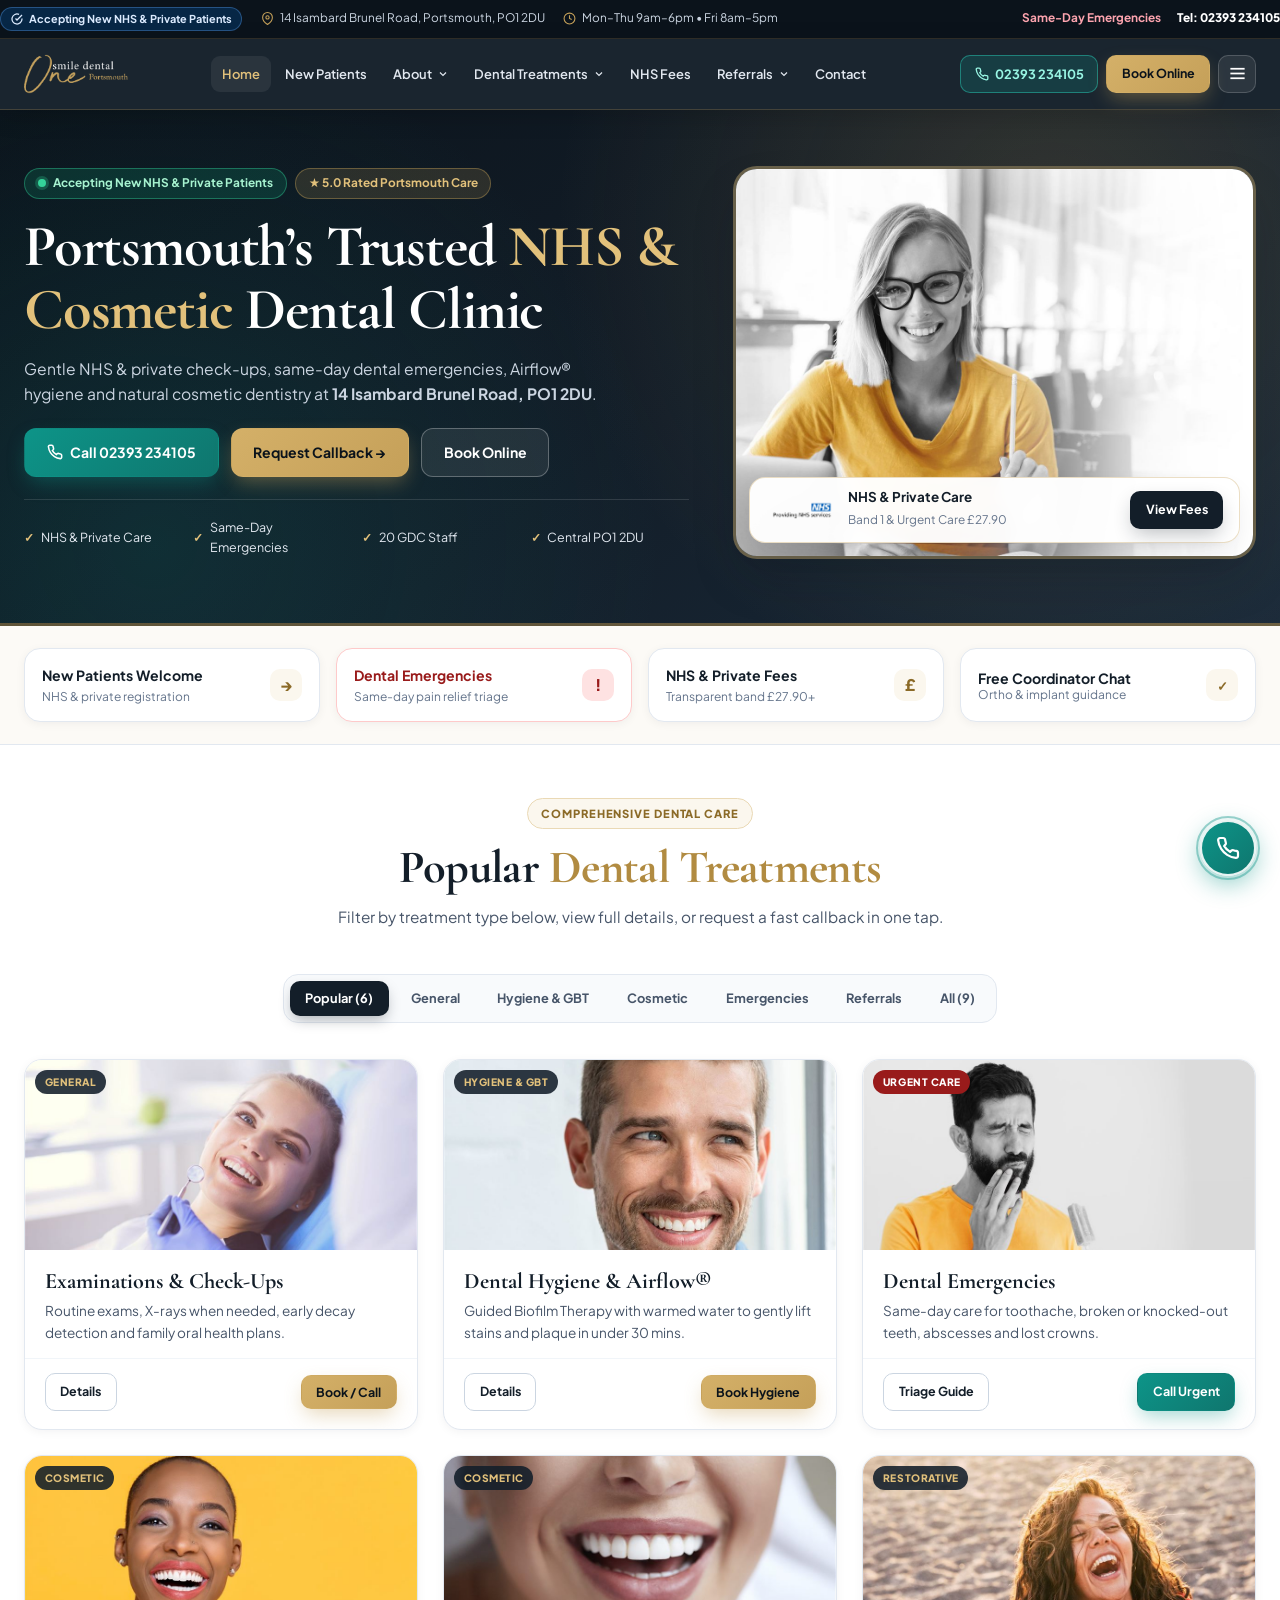
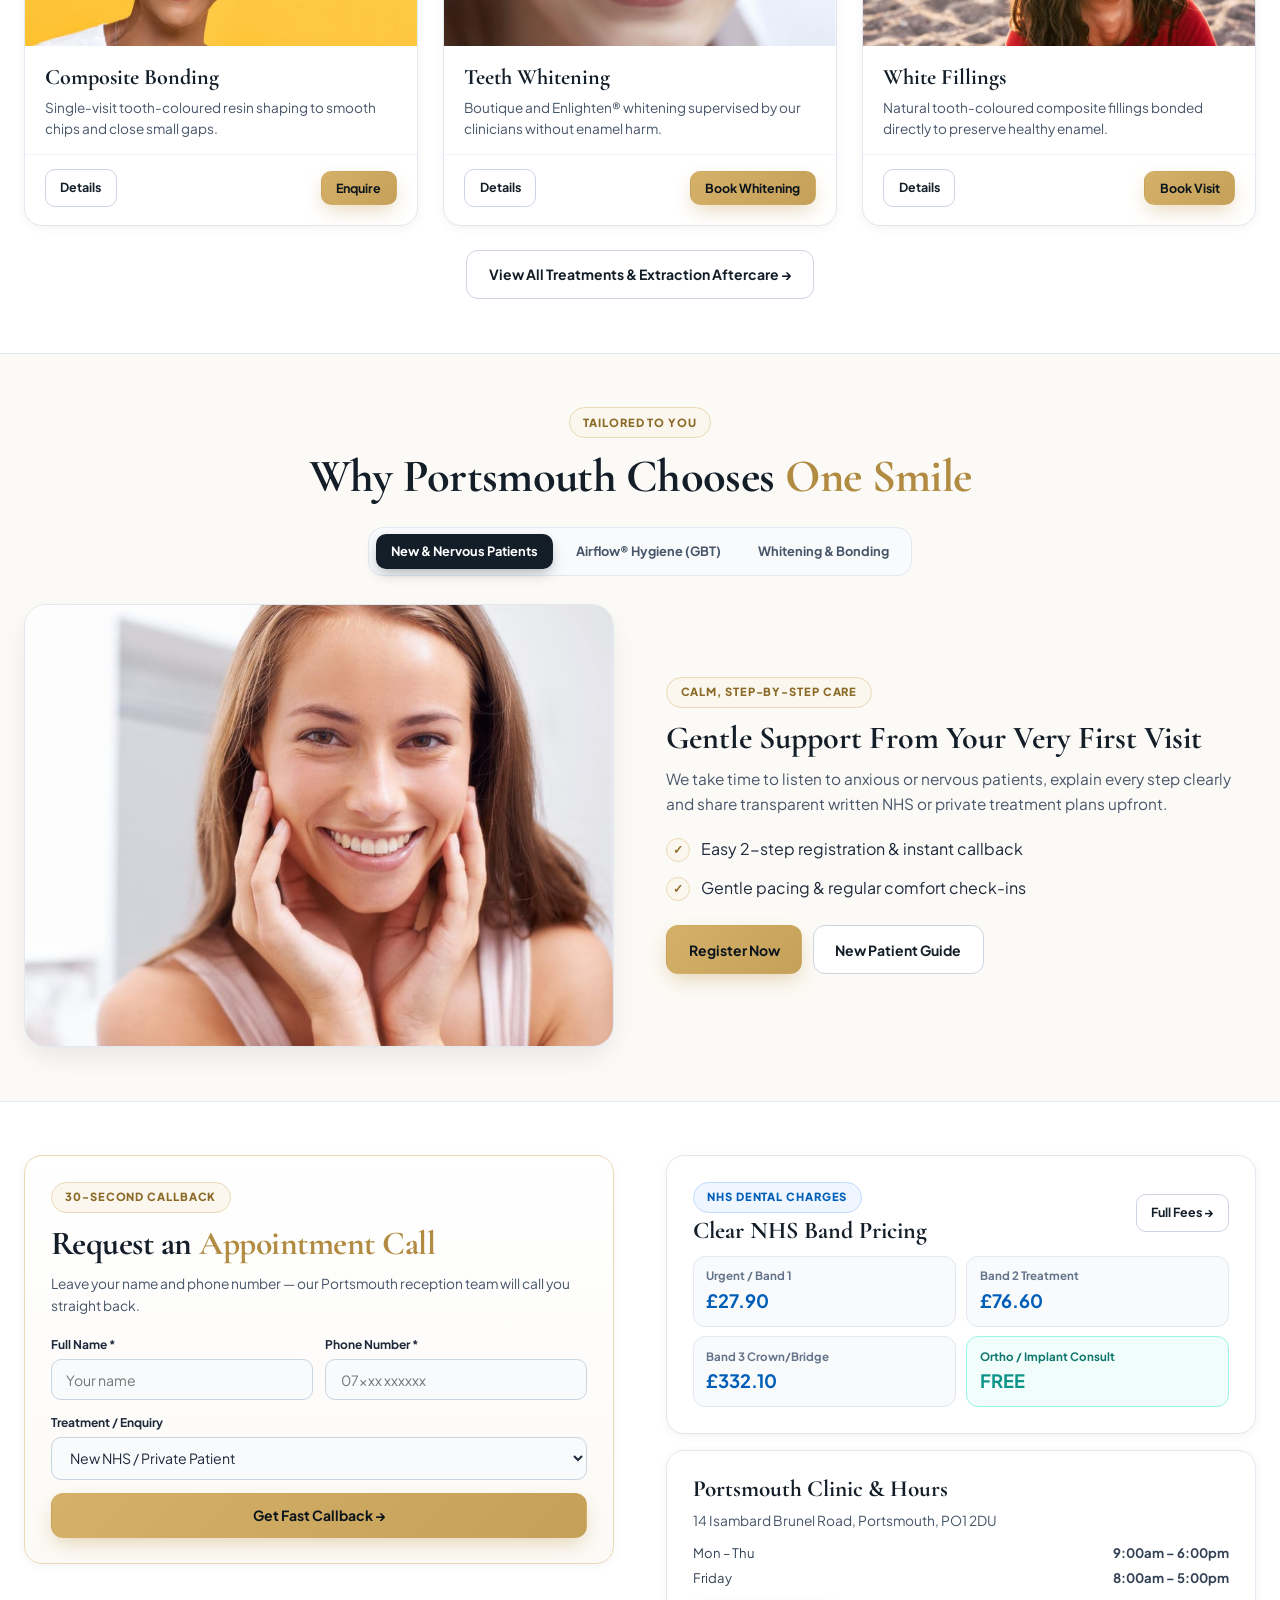
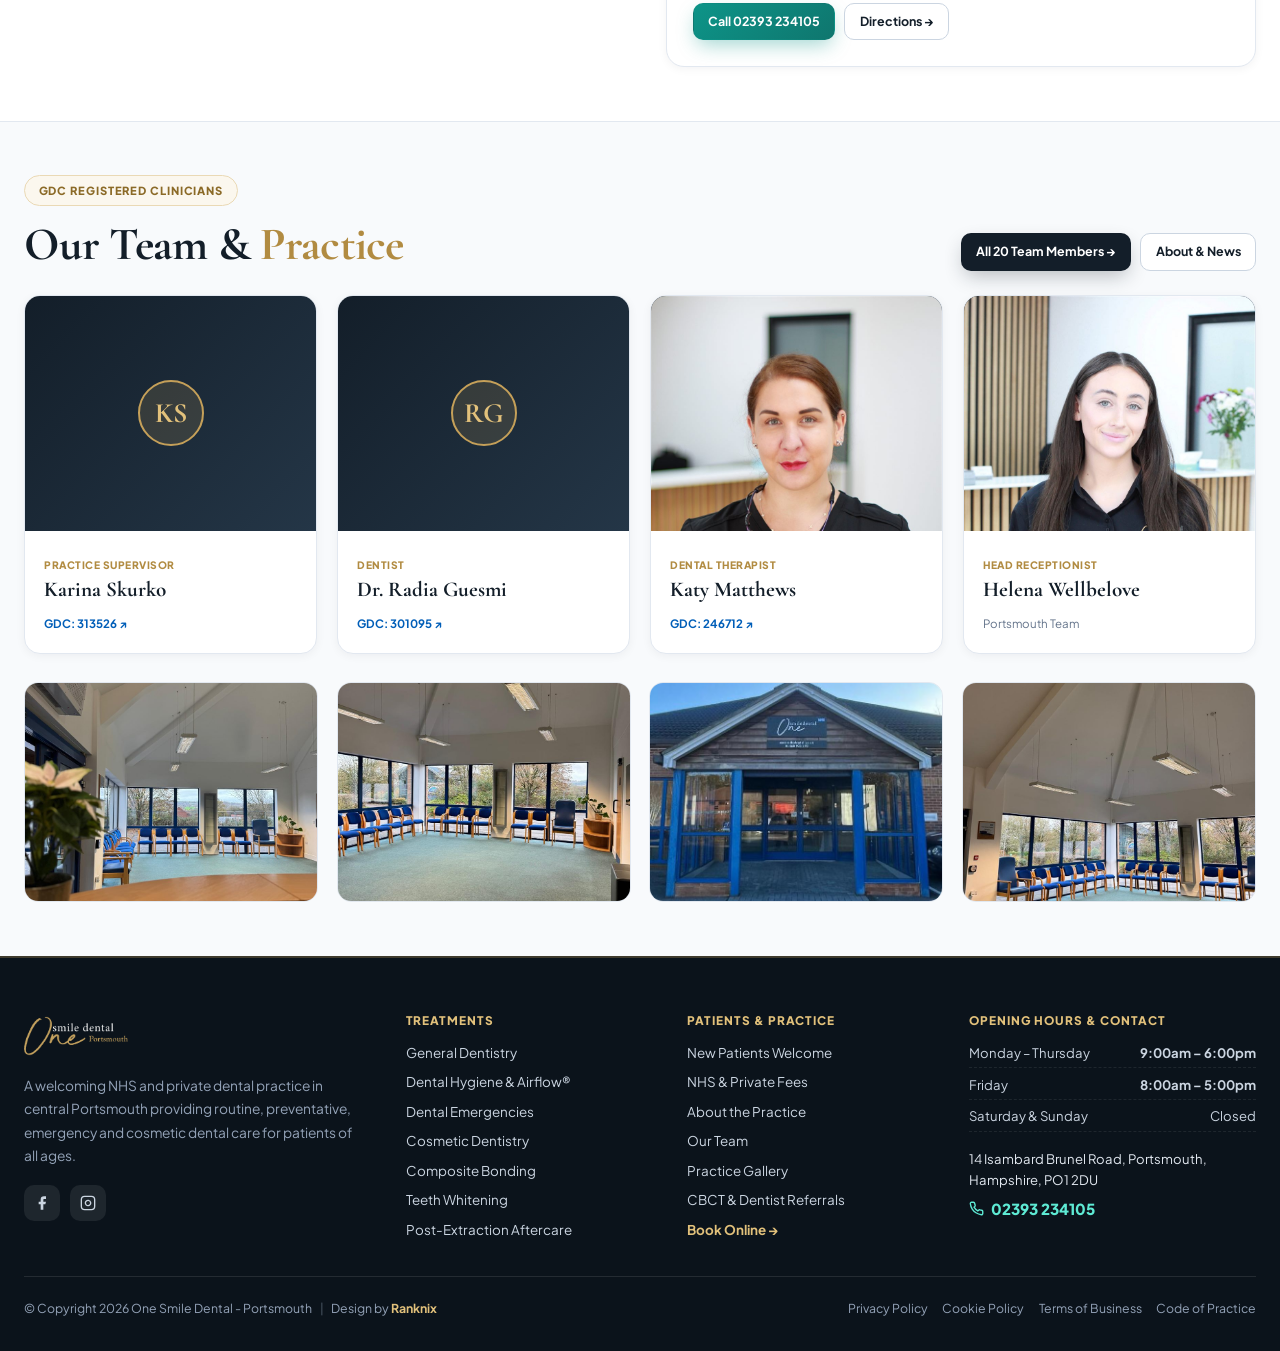
==== index.html @ 6c322352 "Initial commit: One Smile Dental Portsmouth website" ====
<!DOCTYPE html>
<html lang="en">
<head>
  <meta charset="UTF-8">
  <meta name="viewport" content="width=device-width, initial-scale=1.0">
  <title>Home | One Smile Dental - Portsmouth</title>
  <meta name="description" content="One Smile Dental - Portsmouth. Accepting new NHS &amp; private patients, same-day dental emergencies, Airflow hygiene and cosmetic dentistry. Call 02393 234105.">
  <link rel="icon" type="image/png" href="assets/images/favicon.png">
  <link rel="preconnect" href="https://fonts.googleapis.com">
  <link rel="preconnect" href="https://fonts.gstatic.com" crossorigin>
  <link href="https://fonts.googleapis.com/css2?family=Cormorant+Garamond:wght@600;700&family=Plus+Jakarta+Sans:wght@400;500;600;700;800&display=swap" rel="stylesheet">
  <link rel="stylesheet" href="assets/css/styles.css">
</head>
<body>

  <!-- TOP UTILITY BAR (Desktop) -->
  <div class="top-utility-bar">
    <div class="container top-utility-inner">
      <div class="top-utility-left">
        <span class="nhs-pill">
          <svg width="12" height="12" viewBox="0 0 24 24" fill="none" stroke="currentColor" stroke-width="2.5"><path d="M22 11.08V12a10 10 0 1 1-5.93-9.14"/><polyline points="22 4 12 14.01 9 11.01"/></svg>
          Accepting New NHS &amp; Private Patients
        </span>
        <span class="top-utility-item">
          <svg width="13" height="13" viewBox="0 0 24 24" fill="none" stroke="#c5a059" stroke-width="2"><path d="M21 10c0 7-9 13-9 13s-9-6-9-13a9 9 0 0 1 18 0z"/><circle cx="12" cy="10" r="3"/></svg>
          14 Isambard Brunel Road, Portsmouth, PO1 2DU
        </span>
        <span class="top-utility-item">
          <svg width="13" height="13" viewBox="0 0 24 24" fill="none" stroke="#c5a059" stroke-width="2"><circle cx="12" cy="12" r="10"/><polyline points="12 6 12 12 16 14"/></svg>
          Mon&ndash;Thu 9am&ndash;6pm &bull; Fri 8am&ndash;5pm
        </span>
      </div>
      <div class="top-utility-right">
        <a href="dental-emergencies.html" style="color:#fda4af;font-weight:700;">Same-Day Emergencies</a>
        <a href="tel:02393234105" style="color:#ffffff;font-weight:800;">Tel: 02393 234105</a>
      </div>
    </div>
  </div>

  <!-- MAIN STICKY HEADER -->
  <header class="site-header">
    <div class="container header-inner">
      <a href="index.html" class="brand-logo" aria-label="One Smile Dental Portsmouth Home">
        <img src="assets/images/logo-white.png" alt="One Smile Dental Portsmouth Logo">
      </a>

      <!-- Laptop/Desktop Top Navigation -->
      <nav class="desktop-nav" aria-label="Primary navigation">
        <a href="index.html" class="nav-link" data-page="index.html">Home</a>
        <a href="new-patients.html" class="nav-link" data-page="new-patients.html">New Patients</a>

        <div class="nav-item">
          <a href="about.html" class="nav-link" data-page="about.html,meet-the-team.html">
            <span>About</span>
            <svg width="12" height="12" viewBox="0 0 24 24" fill="none" stroke="currentColor" stroke-width="2.4"><polyline points="6 9 12 15 18 9"/></svg>
          </a>
          <div class="nav-dropdown">
            <a href="about.html" class="nav-dd-link">About the Practice</a>
            <a href="meet-the-team.html" class="nav-dd-link">Our Team <span class="nav-dd-badge">20 Staff</span></a>
            <a href="about.html#offers" class="nav-dd-link">Practice Offers</a>
            <a href="about.html#gallery" class="nav-dd-link">Practice Gallery</a>
          </div>
        </div>

        <div class="nav-item">
          <a href="treatments.html" class="nav-link" data-page="treatments.html,dental-emergencies.html">
            <span>Dental Treatments</span>
            <svg width="12" height="12" viewBox="0 0 24 24" fill="none" stroke="currentColor" stroke-width="2.4"><polyline points="6 9 12 15 18 9"/></svg>
          </a>
          <div class="nav-dropdown mega">
            <div class="nav-dd-heading">All Dental Services &amp; Aftercare</div>
            <a href="treatments.html#general" class="nav-dd-link">General Dentistry</a>
            <a href="treatments.html#cosmetic" class="nav-dd-link">Cosmetic Dentistry</a>
            <a href="treatments.html#hygiene" class="nav-dd-link">Dental Hygiene &amp; Airflow&reg;</a>
            <a href="treatments.html#bonding" class="nav-dd-link">Composite Bonding</a>
            <a href="dental-emergencies.html" class="nav-dd-link">Dental Emergencies <span class="nav-dd-badge" style="background:#fee2e2;color:#b91c1c;">Urgent</span></a>
            <a href="treatments.html#whitening" class="nav-dd-link">Teeth Whitening</a>
            <a href="treatments.html#fillings" class="nav-dd-link">White Fillings</a>
            <a href="treatments.html#crowns" class="nav-dd-link">Crowns &amp; Bridges</a>
            <a href="treatments.html#rct" class="nav-dd-link">Root Canal Treatment</a>
            <a href="treatments.html#aftercare" class="nav-dd-link">Post-Extraction Aftercare</a>
          </div>
        </div>

        <a href="nhs-fees.html" class="nav-link" data-page="nhs-fees.html">NHS Fees</a>

        <div class="nav-item">
          <a href="referrals.html" class="nav-link" data-page="referrals.html">
            <span>Referrals</span>
            <svg width="12" height="12" viewBox="0 0 24 24" fill="none" stroke="currentColor" stroke-width="2.4"><polyline points="6 9 12 15 18 9"/></svg>
          </a>
          <div class="nav-dropdown">
            <a href="referrals.html#cbct" class="nav-dd-link">CBCT &amp; OPG Referrals</a>
            <a href="referrals.html#journey" class="nav-dd-link">6-Step Referral Journey</a>
            <a href="referrals.html#charter" class="nav-dd-link">Referrals Charter</a>
          </div>
        </div>

        <a href="contact.html" class="nav-link" data-page="contact.html">Contact</a>
      </nav>

      <!-- Header Actions (1-Tap Call + Book Online) -->
      <div class="header-actions">
        <a href="tel:02393234105" class="header-phone-btn">
          <svg width="14" height="14" viewBox="0 0 24 24" fill="none" stroke="currentColor" stroke-width="2.2"><path d="M22 16.92v3a2 2 0 0 1-2.18 2 19.79 19.79 0 0 1-8.63-3.07 19.5 19.5 0 0 1-6-6 19.79 19.79 0 0 1-3.07-8.67A2 2 0 0 1 4.11 2h3a2 2 0 0 1 2 1.72c.127.96.361 1.903.7 2.81a2 2 0 0 1-.45 2.11L8.09 9.91a16 16 0 0 0 6 6l1.27-1.27a2 2 0 0 1 2.11-.45c.907.339 1.85.573 2.81.7A2 2 0 0 1 22 16.92z"/></svg>
          <span class="phone-label-long">02393 234105</span>
          <span class="phone-label-short">Call</span>
        </a>
        <a href="https://one-smile-dental.portal.dental/practices/portsmouth" target="_blank" rel="noopener noreferrer" class="btn btn-gold btn-sm">
          Book Online
        </a>
        <button id="mobile-menu-toggle" class="mobile-menu-toggle" aria-label="Toggle Menu" aria-expanded="false">
          <svg width="19" height="19" viewBox="0 0 24 24" fill="none" stroke="currentColor" stroke-width="2.2"><line x1="3" y1="6" x2="21" y2="6"/><line x1="3" y1="12" x2="21" y2="12"/><line x1="3" y1="18" x2="21" y2="18"/></svg>
        </button>
      </div>
    </div>

    <!-- Mobile Top Hamburger Drawer -->
    <div id="mobile-drawer" class="mobile-drawer">
      <div class="mobile-drawer-links">
        <a href="index.html" class="mobile-drawer-link">Home <span>&rarr;</span></a>
        <a href="new-patients.html" class="mobile-drawer-link">New Patients <span>&rarr;</span></a>
        <a href="treatments.html" class="mobile-drawer-link">Dental Treatments <span>&rarr;</span></a>
        <a href="dental-emergencies.html" class="mobile-drawer-link" style="color:#fecaca;">Dental Emergencies <span>Urgent</span></a>
        <a href="nhs-fees.html" class="mobile-drawer-link">NHS &amp; Private Fees <span>&rarr;</span></a>
        <a href="about.html" class="mobile-drawer-link">About &amp; Practice Gallery <span>&rarr;</span></a>
        <a href="meet-the-team.html" class="mobile-drawer-link">Our Team (20) <span>&rarr;</span></a>
        <a href="referrals.html" class="mobile-drawer-link">CBCT &amp; Dentist Referrals <span>&rarr;</span></a>
        <a href="contact.html" class="mobile-drawer-link">Contact &amp; Location <span>&rarr;</span></a>
        <div style="display:grid;grid-template-columns:1fr 1fr;gap:0.5rem;margin-top:0.5rem;">
          <a href="tel:02393234105" class="btn btn-teal btn-sm">Call 02393 234105</a>
          <button type="button" class="btn btn-gold btn-sm" data-open-lead-modal>Request Callback</button>
        </div>
      </div>
    </div>
  </header>
  <main>
    <!-- 1. CLEAN LUXURY HERO (Full Unobstructed Photo + Instant Call & Callback CTAs) -->
    <section class="hero-dark">
      <div class="container hero-grid">
        <div>
          <div class="hero-badge-row">
            <span class="status-pill-dark">
              <span class="status-dot"></span>
              Accepting New NHS &amp; Private Patients
            </span>
            <span class="rating-pill-dark">&#9733; 5.0 Rated Portsmouth Care</span>
          </div>

          <h1 class="hero-dark-title">
            Portsmouth&rsquo;s Trusted <span class="gold">NHS &amp; Cosmetic</span> Dental Clinic
          </h1>

          <p class="hero-dark-copy">
            Gentle NHS &amp; private check-ups, same-day dental emergencies, Airflow&reg; hygiene and natural cosmetic dentistry at <strong>14 Isambard Brunel Road, PO1 2DU</strong>.
          </p>

          <div class="hero-cta-row">
            <a href="tel:02393234105" class="btn btn-teal">
              <svg width="16" height="16" viewBox="0 0 24 24" fill="none" stroke="currentColor" stroke-width="2.3"><path d="M22 16.92v3a2 2 0 0 1-2.18 2 19.79 19.79 0 0 1-8.63-3.07 19.5 19.5 0 0 1-6-6 19.79 19.79 0 0 1-3.07-8.67A2 2 0 0 1 4.11 2h3a2 2 0 0 1 2 1.72c.127.96.361 1.903.7 2.81a2 2 0 0 1-.45 2.11L8.09 9.91a16 16 0 0 0 6 6l1.27-1.27a2 2 0 0 1 2.11-.45c.907.339 1.85.573 2.81.7A2 2 0 0 1 22 16.92z"/></svg>
              Call 02393 234105
            </a>
            <button type="button" class="btn btn-gold" data-open-lead-modal data-lead-topic="New NHS / Private Patient">
              Request Callback &rarr;
            </button>
            <a href="https://one-smile-dental.portal.dental/practices/portsmouth" target="_blank" rel="noopener noreferrer" class="btn btn-outline-light">
              Book Online
            </a>
          </div>

          <div class="hero-trust-micro">
            <div class="hero-micro-item"><span class="hero-micro-check">&#10003;</span><span>NHS &amp; Private Care</span></div>
            <div class="hero-micro-item"><span class="hero-micro-check">&#10003;</span><span>Same-Day Emergencies</span></div>
            <div class="hero-micro-item"><span class="hero-micro-check">&#10003;</span><span>20 GDC Staff</span></div>
            <div class="hero-micro-item"><span class="hero-micro-check">&#10003;</span><span>Central PO1 2DU</span></div>
          </div>
        </div>

        <!-- RIGHT COLUMN: CLEAN FULL CLINIC PHOTO (Zero Form Covering Photo) -->
        <div class="hero-photo-wrap">
          <div class="hero-photo-clean">
            <img src="assets/images/hero-clinic.jpg" alt="Smiling patient at One Smile Dental Portsmouth" fetchpriority="high">
          </div>
          <div class="hero-nhs-floating">
            <div style="display:flex;align-items:center;gap:0.65rem;">
              <img src="assets/images/nhs-logo.png" alt="Providing NHS Dental Services">
              <div>
                <strong style="display:block;font-size:0.84rem;line-height:1.2;">NHS &amp; Private Care</strong>
                <span style="font-size:0.74rem;color:#64748b;">Band 1 &amp; Urgent Care &pound;27.90</span>
              </div>
            </div>
            <a href="nhs-fees.html" class="btn btn-navy btn-sm">View Fees</a>
          </div>
        </div>
      </div>
    </section>

    <!-- 2. QUICK PATIENT NEEDS STRIP -->
    <section class="quick-convert-strip">
      <div class="container quick-convert-grid">
        <a href="new-patients.html" class="quick-convert-tile">
          <div>
            <strong>New Patients Welcome</strong>
            <span>NHS &amp; private registration</span>
          </div>
          <span class="tile-arrow">&rarr;</span>
        </a>
        <a href="dental-emergencies.html" class="quick-convert-tile" style="border-color:#fecaca;">
          <div>
            <strong style="color:#991b1b;">Dental Emergencies</strong>
            <span>Same-day pain relief triage</span>
          </div>
          <span class="tile-arrow" style="background:#fee2e2;color:#991b1b;">!</span>
        </a>
        <a href="nhs-fees.html" class="quick-convert-tile">
          <div>
            <strong>NHS &amp; Private Fees</strong>
            <span>Transparent band &pound;27.90+</span>
          </div>
          <span class="tile-arrow">&pound;</span>
        </a>
        <button type="button" class="quick-convert-tile" data-open-lead-modal data-lead-topic="Orthodontic / Implant Consultation" style="text-align:left;width:100%;">
          <div>
            <strong>Free Coordinator Chat</strong>
            <span>Ortho &amp; implant guidance</span>
          </div>
          <span class="tile-arrow">&#10003;</span>
        </button>
      </div>
    </section>

    <!-- 3. CURATED INTERACTIVE DENTAL SERVICES (6 Core Cards Default -> Fast Scan) -->
    <section id="treatments" class="section">
      <div class="container">
        <div class="section-header">
          <span class="eyebrow">Comprehensive Dental Care</span>
          <h2 class="section-title">Popular <span class="accent">Dental Treatments</span></h2>
          <p class="section-lead">Filter by treatment type below, view full details, or request a fast callback in one tap.</p>
        </div>

        <div class="cat-tabs-wrap" role="tablist" aria-label="Dental treatment categories">
          <button type="button" class="cat-tab-btn active" data-cat-tab="popular">Popular (6)</button>
          <button type="button" class="cat-tab-btn" data-cat-tab="general">General</button>
          <button type="button" class="cat-tab-btn" data-cat-tab="hygiene">Hygiene &amp; GBT</button>
          <button type="button" class="cat-tab-btn" data-cat-tab="cosmetic">Cosmetic</button>
          <button type="button" class="cat-tab-btn" data-cat-tab="emergency">Emergencies</button>
          <button type="button" class="cat-tab-btn" data-cat-tab="referrals">Referrals</button>
          <button type="button" class="cat-tab-btn" data-cat-tab="all">All (9)</button>
        </div>

        <div class="treatments-grid">
          <article class="service-card" data-cat="popular general">
            <div class="service-card-top">
              <div class="service-card-img">
                <img src="assets/images/treatment-checkups.jpg" alt="Routine dental check-ups in Portsmouth" loading="lazy">
                <span class="service-cat-tag">General</span>
              </div>
              <div class="service-card-body">
                <h3 class="service-card-title">Examinations &amp; Check-Ups</h3>
                <p class="service-card-desc">Routine exams, X-rays when needed, early decay detection and family oral health plans.</p>
              </div>
            </div>
            <div class="service-card-footer">
              <a href="treatments.html#general" class="btn btn-outline btn-sm">Details</a>
              <button type="button" class="btn btn-gold btn-sm" data-open-lead-modal data-lead-topic="Routine Check-Up &amp; Hygiene">Book / Call</button>
            </div>
          </article>

          <article class="service-card" data-cat="popular hygiene">
            <div class="service-card-top">
              <div class="service-card-img">
                <img src="assets/images/card-hygiene.jpg" alt="Dental Hygiene and Guided Biofilm Therapy" loading="lazy">
                <span class="service-cat-tag">Hygiene &amp; GBT</span>
              </div>
              <div class="service-card-body">
                <h3 class="service-card-title">Dental Hygiene &amp; Airflow&reg;</h3>
                <p class="service-card-desc">Guided Biofilm Therapy with warmed water to gently lift stains and plaque in under 30 mins.</p>
              </div>
            </div>
            <div class="service-card-footer">
              <a href="treatments.html#hygiene" class="btn btn-outline btn-sm">Details</a>
              <button type="button" class="btn btn-gold btn-sm" data-open-lead-modal data-lead-topic="Routine Check-Up &amp; Hygiene">Book Hygiene</button>
            </div>
          </article>

          <article class="service-card" data-cat="popular emergency">
            <div class="service-card-top">
              <div class="service-card-img">
                <img src="assets/images/card-emergency.jpg" alt="Emergency Dentist Portsmouth" loading="lazy">
                <span class="service-cat-tag" style="background:#991b1b;color:#ffffff;">Urgent Care</span>
              </div>
              <div class="service-card-body">
                <h3 class="service-card-title">Dental Emergencies</h3>
                <p class="service-card-desc">Same-day care for toothache, broken or knocked-out teeth, abscesses and lost crowns.</p>
              </div>
            </div>
            <div class="service-card-footer">
              <a href="dental-emergencies.html" class="btn btn-outline btn-sm">Triage Guide</a>
              <a href="tel:02393234105" class="btn btn-teal btn-sm">Call Urgent</a>
            </div>
          </article>

          <article class="service-card" data-cat="popular cosmetic">
            <div class="service-card-top">
              <div class="service-card-img">
                <img src="assets/images/card-bonding.jpg" alt="Composite Bonding Portsmouth" loading="lazy">
                <span class="service-cat-tag">Cosmetic</span>
              </div>
              <div class="service-card-body">
                <h3 class="service-card-title">Composite Bonding</h3>
                <p class="service-card-desc">Single-visit tooth-coloured resin shaping to smooth chips and close small gaps.</p>
              </div>
            </div>
            <div class="service-card-footer">
              <a href="treatments.html#bonding" class="btn btn-outline btn-sm">Details</a>
              <button type="button" class="btn btn-gold btn-sm" data-open-lead-modal data-lead-topic="Cosmetic Dentistry">Enquire</button>
            </div>
          </article>

          <article class="service-card" data-cat="popular cosmetic">
            <div class="service-card-top">
              <div class="service-card-img">
                <img src="assets/images/treatment-whitening.jpg" alt="Teeth Whitening Boutique and Enlighten" loading="lazy">
                <span class="service-cat-tag">Cosmetic</span>
              </div>
              <div class="service-card-body">
                <h3 class="service-card-title">Teeth Whitening</h3>
                <p class="service-card-desc">Boutique and Enlighten&reg; whitening supervised by our clinicians without enamel harm.</p>
              </div>
            </div>
            <div class="service-card-footer">
              <a href="treatments.html#whitening" class="btn btn-outline btn-sm">Details</a>
              <button type="button" class="btn btn-gold btn-sm" data-open-lead-modal data-lead-topic="Cosmetic Dentistry">Book Whitening</button>
            </div>
          </article>

          <article class="service-card" data-cat="popular general cosmetic">
            <div class="service-card-top">
              <div class="service-card-img">
                <img src="assets/images/treatment-fillings.jpg" alt="White Composite Fillings" loading="lazy">
                <span class="service-cat-tag">Restorative</span>
              </div>
              <div class="service-card-body">
                <h3 class="service-card-title">White Fillings</h3>
                <p class="service-card-desc">Natural tooth-coloured composite fillings bonded directly to preserve healthy enamel.</p>
              </div>
            </div>
            <div class="service-card-footer">
              <a href="treatments.html#fillings" class="btn btn-outline btn-sm">Details</a>
              <button type="button" class="btn btn-gold btn-sm" data-open-lead-modal data-lead-topic="General Dentistry">Book Visit</button>
            </div>
          </article>

          <article class="service-card hidden-card" data-cat="general cosmetic">
            <div class="service-card-top">
              <div class="service-card-img">
                <img src="assets/images/treatment-crowns.jpg" alt="Dental Crowns and Bridges" loading="lazy">
                <span class="service-cat-tag">Restorative</span>
              </div>
              <div class="service-card-body">
                <h3 class="service-card-title">White Crowns &amp; Bridges</h3>
                <p class="service-card-desc">Custom porcelain crowns for weakened teeth and natural bridges for missing gaps.</p>
              </div>
            </div>
            <div class="service-card-footer">
              <a href="treatments.html#crowns" class="btn btn-outline btn-sm">Details</a>
              <button type="button" class="btn btn-gold btn-sm" data-open-lead-modal data-lead-topic="General Dentistry">Enquire</button>
            </div>
          </article>

          <article class="service-card hidden-card" data-cat="general emergency">
            <div class="service-card-top">
              <div class="service-card-img">
                <img src="assets/images/treatment-rct.jpg" alt="Root Canal Treatment and Aftercare" loading="lazy">
                <span class="service-cat-tag">Endodontics</span>
              </div>
              <div class="service-card-body">
                <h3 class="service-card-title">Root Canal &amp; Aftercare</h3>
                <p class="service-card-desc">Pain-relieving root canal therapy to save natural teeth plus recovery aftercare.</p>
              </div>
            </div>
            <div class="service-card-footer">
              <a href="treatments.html#rct" class="btn btn-outline btn-sm">Details</a>
              <a href="treatments.html#aftercare" class="btn btn-navy btn-sm">Aftercare</a>
            </div>
          </article>

          <article class="service-card hidden-card" data-cat="referrals">
            <div class="service-card-top">
              <div class="service-card-img">
                <img src="assets/images/treatment-cbct.jpg" alt="CBCT and OPG 3D Dental Referrals" loading="lazy">
                <span class="service-cat-tag">Referrals</span>
              </div>
              <div class="service-card-body">
                <h3 class="service-card-title">CBCT &amp; OPG Referrals</h3>
                <p class="service-card-desc">3D digital dental scanning and clinician referrals under our Referrals Charter.</p>
              </div>
            </div>
            <div class="service-card-footer">
              <a href="referrals.html" class="btn btn-outline btn-sm">Refer Patient</a>
              <a href="referrals.html#journey" class="btn btn-navy btn-sm">6-Step Journey</a>
            </div>
          </article>
        </div>

        <div style="text-align:center;margin-top:1.5rem;">
          <a href="treatments.html" class="btn btn-outline">View All Treatments &amp; Extraction Aftercare &rarr;</a>
        </div>
      </div>
    </section>

    <!-- 4. COMPACT 3-IN-1 PATIENT EXPERIENCE SPOTLIGHT (Replaces 3 Long Sections!) -->
    <section class="section bg-ivory" style="border-top:1px solid #e2e8f0;border-bottom:1px solid #e2e8f0;">
      <div class="container">
        <div class="section-header" style="margin-bottom:1.5rem;">
          <span class="eyebrow">Tailored To You</span>
          <h2 class="section-title">Why Portsmouth Chooses <span class="accent">One Smile</span></h2>
        </div>

        <div class="cat-tabs-wrap" role="tablist" aria-label="Practice highlights" style="margin-bottom:1.75rem;">
          <button type="button" class="cat-tab-btn active" data-spot-tab="new">New &amp; Nervous Patients</button>
          <button type="button" class="cat-tab-btn" data-spot-tab="hygiene">Airflow&reg; Hygiene (GBT)</button>
          <button type="button" class="cat-tab-btn" data-spot-tab="cosmetic">Whitening &amp; Bonding</button>
        </div>

        <div class="split-grid spot-panel" data-spot-panel="new">
          <div class="split-media"><img src="assets/images/card-new-patients.jpg" alt="New and nervous patients welcome" loading="lazy"></div>
          <div>
            <span class="eyebrow">Calm, Step-by-Step Care</span>
            <h3 style="font-size:2rem;margin-bottom:0.6rem;">Gentle Support From Your Very First Visit</h3>
            <p class="section-lead">We take time to listen to anxious or nervous patients, explain every step clearly and share transparent written NHS or private treatment plans upfront.</p>
            <div class="feature-list">
              <div class="feature-row"><div class="feature-check">&#10003;</div><div>Easy 2-step registration &amp; instant callback</div></div>
              <div class="feature-row"><div class="feature-check">&#10003;</div><div>Gentle pacing &amp; regular comfort check-ins</div></div>
            </div>
            <div style="display:flex;flex-wrap:wrap;gap:0.65rem;">
              <button type="button" class="btn btn-gold" data-open-lead-modal data-lead-topic="New NHS / Private Patient">Register Now</button>
              <a href="new-patients.html" class="btn btn-outline">New Patient Guide</a>
            </div>
          </div>
        </div>

        <div class="split-grid spot-panel hidden-spot" data-spot-panel="hygiene">
          <div class="split-media"><img src="assets/images/banner-hygiene.jpg" alt="Guided Biofilm Therapy Hygiene" loading="lazy"></div>
          <div>
            <span class="eyebrow">GBT Certified Clinic</span>
            <h3 style="font-size:2rem;margin-bottom:0.6rem;">Warm-Water Airflow&reg; Stain &amp; Plaque Removal</h3>
            <p class="section-lead">Our hygienists use Guided Biofilm Therapy to lift tea, coffee and lifestyle staining gently in under 30 minutes &mdash; ideal for sensitive teeth.</p>
            <div class="feature-list">
              <div class="feature-row"><div class="feature-check">&#10003;</div><div>Warmed water prevents cold sensitivity</div></div>
              <div class="feature-row"><div class="feature-check">&#10003;</div><div>Protects gum health &amp; freshens breath</div></div>
            </div>
            <div style="display:flex;flex-wrap:wrap;gap:0.65rem;">
              <button type="button" class="btn btn-gold" data-open-lead-modal data-lead-topic="Routine Check-Up &amp; Hygiene">Book Hygiene</button>
              <a href="treatments.html#hygiene" class="btn btn-outline">Read Airflow&reg; FAQs</a>
            </div>
          </div>
        </div>

        <div class="split-grid spot-panel hidden-spot" data-spot-panel="cosmetic">
          <div class="split-media"><img src="assets/images/banner-cosmetic.jpg" alt="Cosmetic dentistry in Portsmouth" loading="lazy"></div>
          <div>
            <span class="eyebrow">Natural Results</span>
            <h3 style="font-size:2rem;margin-bottom:0.6rem;">Boutique Whitening &amp; Composite Bonding</h3>
            <p class="section-lead">Brighten your smile safely or smooth chipped edges in a single visit without drilling healthy teeth &mdash; with free Treatment Coordinator consultations.</p>
            <div class="feature-list">
              <div class="feature-row"><div class="feature-check">&#10003;</div><div>Boutique Home Whitening &pound;385</div></div>
              <div class="feature-row"><div class="feature-check">&#10003;</div><div>Composite Bonding &pound;350</div></div>
            </div>
            <div style="display:flex;flex-wrap:wrap;gap:0.65rem;">
              <button type="button" class="btn btn-gold" data-open-lead-modal data-lead-topic="Cosmetic Dentistry">Request Free Consult</button>
              <a href="nhs-fees.html" class="btn btn-outline">See All Fees</a>
            </div>
          </div>
        </div>
      </div>
    </section>

    <!-- 5. DEDICATED CALLBACK LEAD FORM + NHS FEES & CLINIC LOCATION -->
    <section id="quick-callback" class="section">
      <div class="container">
        <div class="split-grid" style="align-items:start;">
          <!-- Left: Dedicated Clean Callback Lead Card -->
          <div class="card-box" style="border-color:#ead9b5;background:linear-gradient(180deg,#ffffff 0%,#fcfaf6 100%);">
            <span class="eyebrow">30-Second Callback</span>
            <h2 class="section-title" style="font-size:2.1rem;">Request an <span class="accent">Appointment Call</span></h2>
            <p style="font-size:0.86rem;color:#475569;margin-bottom:1.1rem;">Leave your name and phone number &mdash; our Portsmouth reception team will call you straight back.</p>

            <form id="home-callback-form" class="form-grid">
              <div class="form-row-2">
                <div><label class="form-label" for="hc-name">Full Name *</label><input id="hc-name" type="text" class="form-input" required placeholder="Your name"></div>
                <div><label class="form-label" for="hc-phone">Phone Number *</label><input id="hc-phone" type="tel" class="form-input" required placeholder="07xxx xxxxxx"></div>
              </div>
              <div>
                <label class="form-label" for="hc-topic">Treatment / Enquiry</label>
                <select id="hc-topic" class="form-input">
                  <option>New NHS / Private Patient</option>
                  <option>Same-Day Dental Emergency</option>
                  <option>Routine Check-Up &amp; Airflow&reg; Hygiene</option>
                  <option>Teeth Whitening / Composite Bonding</option>
                  <option>Free Orthodontic / Implant Consultation</option>
                </select>
              </div>
              <button type="submit" class="btn btn-gold" style="width:100%;">Get Fast Callback &rarr;</button>
            </form>

            <div id="home-callback-success" style="display:none;padding:1.15rem;border-radius:12px;background:#ecfdf5;border:1px solid #a7f3d0;color:#065f46;">
              <strong style="display:block;font-size:0.98rem;margin-bottom:0.25rem;">Callback Request Received!</strong>
              <p style="font-size:0.84rem;margin-bottom:0.8rem;">Our team will call you shortly. Need urgent help right now?</p>
              <a href="tel:02393234105" class="btn btn-teal btn-sm">Call 02393 234105</a>
            </div>
          </div>

          <!-- Right: NHS Bands Snapshot + Clinic Hours & Address -->
          <div style="display:grid;gap:1rem;">
            <div class="card-box">
              <div style="display:flex;align-items:center;justify-content:space-between;gap:0.75rem;margin-bottom:0.75rem;">
                <div>
                  <span class="eyebrow nhs" style="margin-bottom:0.25rem;">NHS Dental Charges</span>
                  <h3 style="font-size:1.5rem;">Clear NHS Band Pricing</h3>
                </div>
                <a href="nhs-fees.html" class="btn btn-outline btn-sm">Full Fees &rarr;</a>
              </div>
              <div style="display:grid;grid-template-columns:repeat(2,1fr);gap:0.6rem;font-size:0.84rem;">
                <div style="padding:0.65rem 0.8rem;border-radius:12px;background:#f8fafc;border:1px solid #e2e8f0;"><span style="color:#64748b;display:block;font-size:0.72rem;font-weight:700;">Urgent / Band 1</span><strong style="color:#005eb8;font-size:1.15rem;">&pound;27.90</strong></div>
                <div style="padding:0.65rem 0.8rem;border-radius:12px;background:#f8fafc;border:1px solid #e2e8f0;"><span style="color:#64748b;display:block;font-size:0.72rem;font-weight:700;">Band 2 Treatment</span><strong style="color:#005eb8;font-size:1.15rem;">&pound;76.60</strong></div>
                <div style="padding:0.65rem 0.8rem;border-radius:12px;background:#f8fafc;border:1px solid #e2e8f0;"><span style="color:#64748b;display:block;font-size:0.72rem;font-weight:700;">Band 3 Crown/Bridge</span><strong style="color:#005eb8;font-size:1.15rem;">&pound;332.10</strong></div>
                <div style="padding:0.65rem 0.8rem;border-radius:12px;background:#f0fdfa;border:1px solid #99f6e4;"><span style="color:#0f766e;display:block;font-size:0.72rem;font-weight:700;">Ortho / Implant Consult</span><strong style="color:#0d9488;font-size:1.15rem;">FREE</strong></div>
              </div>
            </div>

            <div class="card-box">
              <h3 style="font-size:1.45rem;margin-bottom:0.45rem;">Portsmouth Clinic &amp; Hours</h3>
              <p style="font-size:0.86rem;color:#475569;margin-bottom:0.65rem;">14 Isambard Brunel Road, Portsmouth, PO1 2DU</p>
              <div style="display:grid;gap:0.25rem;font-size:0.82rem;color:#334155;margin-bottom:0.9rem;">
                <div style="display:flex;justify-content:space-between;"><span>Mon &ndash; Thu</span><strong>9:00am &ndash; 6:00pm</strong></div>
                <div style="display:flex;justify-content:space-between;"><span>Friday</span><strong>8:00am &ndash; 5:00pm</strong></div>
              </div>
              <div style="display:flex;flex-wrap:wrap;gap:0.55rem;">
                <a href="tel:02393234105" class="btn btn-teal btn-sm">Call 02393 234105</a>
                <a href="https://www.google.com/maps/search/?api=1&query=14+Isambard+Brunel+Road+Portsmouth+PO1+2DU" target="_blank" rel="noopener noreferrer" class="btn btn-outline btn-sm">Directions &rarr;</a>
              </div>
            </div>
          </div>
        </div>
      </div>
    </section>

    <!-- 6. COMPACT TEAM & PRACTICE GALLERY PREVIEW -->
    <section class="section bg-surface" style="border-top:1px solid #e2e8f0;">
      <div class="container">
        <div style="display:flex;flex-wrap:wrap;align-items:flex-end;justify-content:space-between;gap:1rem;margin-bottom:1.5rem;">
          <div>
            <span class="eyebrow">GDC Registered Clinicians</span>
            <h2 class="section-title" style="margin-bottom:0;">Our Team &amp; <span class="accent">Practice</span></h2>
          </div>
          <div style="display:flex;flex-wrap:wrap;gap:0.55rem;">
            <a href="meet-the-team.html" class="btn btn-navy btn-sm">All 20 Team Members &rarr;</a>
            <a href="about.html#gallery" class="btn btn-outline btn-sm">About &amp; News</a>
          </div>
        </div>

        <div class="team-grid" style="margin-bottom:1.75rem;">
          <article class="team-card">
            <div class="team-photo"><div class="team-initials">KS</div></div>
            <div class="team-body">
              <div><span class="team-role">Practice Supervisor</span><h3 class="team-name">Karina Skurko</h3></div>
              <a href="https://olr.gdc-uk.org/searchregister/searchresults?Surname=&registrationNumber=313526" target="_blank" rel="noopener noreferrer" class="gdc-link">GDC: 313526 &#8599;</a>
            </div>
          </article>
          <article class="team-card">
            <div class="team-photo"><div class="team-initials">RG</div></div>
            <div class="team-body">
              <div><span class="team-role">Dentist</span><h3 class="team-name">Dr. Radia Guesmi</h3></div>
              <a href="https://olr.gdc-uk.org/searchregister/searchresults?Surname=&registrationNumber=301095" target="_blank" rel="noopener noreferrer" class="gdc-link">GDC: 301095 &#8599;</a>
            </div>
          </article>
          <article class="team-card">
            <div class="team-photo"><img src="assets/images/team-katy.jpg" alt="Katy Matthews - Dental Therapist" loading="lazy"></div>
            <div class="team-body">
              <div><span class="team-role">Dental Therapist</span><h3 class="team-name">Katy Matthews</h3></div>
              <a href="https://olr.gdc-uk.org/searchregister/searchresults?Surname=&registrationNumber=246712" target="_blank" rel="noopener noreferrer" class="gdc-link">GDC: 246712 &#8599;</a>
            </div>
          </article>
          <article class="team-card">
            <div class="team-photo"><img src="assets/images/team-helena.jpg" alt="Helena Wellbelove - Head Receptionist" loading="lazy"></div>
            <div class="team-body">
              <div><span class="team-role">Head Receptionist</span><h3 class="team-name">Helena Wellbelove</h3></div>
              <span style="font-size:0.72rem;color:#64748b;margin-top:0.5rem;display:inline-block;">Portsmouth Team</span>
            </div>
          </article>
        </div>

        <div class="gallery-grid">
          <div class="gallery-item" data-lightbox-src="assets/images/gallery-1.jpg" data-lightbox-caption="One Smile Dental Portsmouth - Reception Lounge"><img src="assets/images/gallery-1.jpg" alt="Waiting Lounge" loading="lazy"></div>
          <div class="gallery-item" data-lightbox-src="assets/images/gallery-2.jpg" data-lightbox-caption="One Smile Dental Portsmouth - Modern Facilities"><img src="assets/images/gallery-2.jpg" alt="Clinic Interior" loading="lazy"></div>
          <div class="gallery-item" data-lightbox-src="assets/images/gallery-3.jpg" data-lightbox-caption="One Smile Dental Portsmouth - Clinical Rooms"><img src="assets/images/gallery-3.jpg" alt="Practice Space" loading="lazy"></div>
          <div class="gallery-item" data-lightbox-src="assets/images/gallery-4.jpg" data-lightbox-caption="One Smile Dental Portsmouth - Patient Welcome"><img src="assets/images/gallery-4.jpg" alt="Practice Reception" loading="lazy"></div>
        </div>
      </div>
    </section>
  </main>
  <!-- FOOTER -->
  <footer class="site-footer">
    <div class="container">
      <div class="footer-grid">
        <div>
          <a href="index.html" class="brand-logo" style="margin-bottom:1rem;display:inline-flex;">
            <img src="assets/images/logo-white.png" alt="One Smile Dental Portsmouth" style="height:44px;">
          </a>
          <p style="font-size:0.86rem;line-height:1.7;color:#94a3b8;max-width:340px;margin-bottom:1.1rem;">
            A welcoming NHS and private dental practice in central Portsmouth providing routine, preventative, emergency and cosmetic dental care for patients of all ages.
          </p>
          <div style="display:flex;align-items:center;gap:0.65rem;">
            <a href="https://www.facebook.com/people/One-Smile-Dental-Portsmouth/61589237692548/?name=xhp_nt__fb__action__open_user" target="_blank" rel="noopener noreferrer" aria-label="Facebook" style="width:36px;height:36px;border-radius:10px;background:rgba(255,255,255,0.08);display:flex;align-items:center;justify-content:center;">
              <svg width="16" height="16" viewBox="0 0 24 24" fill="currentColor"><path d="M18 2h-3a5 5 0 0 0-5 5v3H7v4h3v8h4v-8h3l1-4h-4V7a1 1 0 0 1 1-1h3z"/></svg>
            </a>
            <a href="https://www.instagram.com/onesmiledentalportsmouth/" target="_blank" rel="noopener noreferrer" aria-label="Instagram" style="width:36px;height:36px;border-radius:10px;background:rgba(255,255,255,0.08);display:flex;align-items:center;justify-content:center;">
              <svg width="16" height="16" viewBox="0 0 24 24" fill="none" stroke="currentColor" stroke-width="2"><rect x="2" y="2" width="20" height="20" rx="5" ry="5"/><path d="M16 11.37A4 4 0 1 1 12.63 8 4 4 0 0 1 16 11.37z"/><line x1="17.5" y1="6.5" x2="17.51" y2="6.5"/></svg>
            </a>
          </div>
        </div>

        <div>
          <h4 class="footer-heading">Treatments</h4>
          <ul class="footer-links">
            <li><a href="treatments.html#general">General Dentistry</a></li>
            <li><a href="treatments.html#hygiene">Dental Hygiene &amp; Airflow&reg;</a></li>
            <li><a href="dental-emergencies.html">Dental Emergencies</a></li>
            <li><a href="treatments.html#cosmetic">Cosmetic Dentistry</a></li>
            <li><a href="treatments.html#bonding">Composite Bonding</a></li>
            <li><a href="treatments.html#whitening">Teeth Whitening</a></li>
            <li><a href="treatments.html#aftercare">Post-Extraction Aftercare</a></li>
          </ul>
        </div>

        <div>
          <h4 class="footer-heading">Patients &amp; Practice</h4>
          <ul class="footer-links">
            <li><a href="new-patients.html">New Patients Welcome</a></li>
            <li><a href="nhs-fees.html">NHS &amp; Private Fees</a></li>
            <li><a href="about.html">About the Practice</a></li>
            <li><a href="meet-the-team.html">Our Team</a></li>
            <li><a href="about.html#gallery">Practice Gallery</a></li>
            <li><a href="referrals.html">CBCT &amp; Dentist Referrals</a></li>
            <li><a href="https://one-smile-dental.portal.dental/practices/portsmouth" target="_blank" rel="noopener noreferrer" style="color:#e2c17b;font-weight:700;">Book Online &rarr;</a></li>
          </ul>
        </div>

        <div>
          <h4 class="footer-heading">Opening Hours &amp; Contact</h4>
          <div class="hours-list" style="margin-bottom:1rem;">
            <div class="hours-row"><span>Monday &ndash; Thursday</span><strong>9:00am &ndash; 6:00pm</strong></div>
            <div class="hours-row"><span>Friday</span><strong>8:00am &ndash; 5:00pm</strong></div>
            <div class="hours-row"><span>Saturday &amp; Sunday</span><span>Closed</span></div>
          </div>
          <p style="font-size:0.82rem;color:#e2e8f0;margin-bottom:0.45rem;">
            14 Isambard Brunel Road, Portsmouth, Hampshire, PO1 2DU
          </p>
          <a href="tel:02393234105" style="display:inline-flex;align-items:center;gap:0.45rem;font-size:0.95rem;font-weight:800;color:#5eead4;">
            <svg width="15" height="15" viewBox="0 0 24 24" fill="none" stroke="currentColor" stroke-width="2.2"><path d="M22 16.92v3a2 2 0 0 1-2.18 2 19.79 19.79 0 0 1-8.63-3.07 19.5 19.5 0 0 1-6-6 19.79 19.79 0 0 1-3.07-8.67A2 2 0 0 1 4.11 2h3a2 2 0 0 1 2 1.72c.127.96.361 1.903.7 2.81a2 2 0 0 1-.45 2.11L8.09 9.91a16 16 0 0 0 6 6l1.27-1.27a2 2 0 0 1 2.11-.45c.907.339 1.85.573 2.81.7A2 2 0 0 1 22 16.92z"/></svg>
            02393 234105
          </a>
        </div>
      </div>

      <div class="footer-bottom">
        <p>&copy; Copyright 2026 One Smile Dental - Portsmouth <span style="margin:0 0.35rem;opacity:0.45;">|</span> Design by <a href="https://ranknix.online" target="_blank" rel="noopener noreferrer" style="color:#e2c17b;font-weight:700;">Ranknix</a></p>
        <div class="compliance-links">
          <a href="compliance.html#privacy">Privacy Policy</a>
          <a href="compliance.html#cookies">Cookie Policy</a>
          <a href="compliance.html#terms">Terms of Business</a>
          <a href="compliance.html#code">Code of Practice</a>
        </div>
      </div>
    </div>
  </footer>

  <!-- FLOATING SIDE CALL BUTTON (Direct Call 02393 234105) -->
  <a class="fcall" href="tel:02393234105" aria-label="Call One Smile Dental Portsmouth on 02393 234105">
    <span class="fcall-tooltip">Call 02393 234105</span>
    <svg width="24" height="24" viewBox="0 0 24 24" fill="none" stroke="currentColor" stroke-width="2.2" stroke-linecap="round" stroke-linejoin="round">
      <path d="M22 16.92v3a2 2 0 0 1-2.18 2 19.79 19.79 0 0 1-8.63-3.07 19.5 19.5 0 0 1-6-6 19.79 19.79 0 0 1-3.07-8.67A2 2 0 0 1 4.11 2h3a2 2 0 0 1 2 1.72c.127.96.361 1.903.7 2.81a2 2 0 0 1-.45 2.11L8.09 9.91a16 16 0 0 0 6 6l1.27-1.27a2 2 0 0 1 2.11-.45c.907.339 1.85.573 2.81.7A2 2 0 0 1 22 16.92z"/>
    </svg>
  </a>

  <!-- MOBILE BOTTOM NAVIGATION BAR: Home | New Patients | Services | Our Team | Contact -->
  <nav class="mbn" aria-label="Mobile bottom navigation">
    <div class="mbni">
      <a class="mbnit" href="index.html" data-page="index.html">
        <span class="mbnico">
          <svg viewBox="0 0 24 24" fill="none" stroke="currentColor" stroke-width="1.9" stroke-linecap="round" stroke-linejoin="round"><path d="M3 9.75L12 3l9 6.75V21a1 1 0 0 1-1 1H5a1 1 0 0 1-1-1V9.75z"/><path d="M9 22V12h6v10"/></svg>
        </span>
        <span class="mbnlbl">Home</span>
      </a>

      <a class="mbnit" href="new-patients.html" data-page="new-patients.html">
        <span class="mbnico">
          <svg viewBox="0 0 24 24" fill="none" stroke="currentColor" stroke-width="1.9" stroke-linecap="round" stroke-linejoin="round"><path d="M16 21v-2a4 4 0 0 0-4-4H5a4 4 0 0 0-4 4v2"/><circle cx="8.5" cy="7" r="4"/><line x1="20" y1="8" x2="20" y2="14"/><line x1="23" y1="11" x2="17" y2="11"/></svg>
        </span>
        <span class="mbnlbl">New Patients</span>
      </a>

      <button type="button" class="mbnit" data-open-services-sheet data-page="treatments.html,dental-emergencies.html,nhs-fees.html,referrals.html">
        <span class="mbnico">
          <svg viewBox="0 0 24 24" fill="none" stroke="currentColor" stroke-width="1.9" stroke-linecap="round" stroke-linejoin="round"><rect x="3" y="3" width="7" height="7" rx="1.5"/><rect x="14" y="3" width="7" height="7" rx="1.5"/><rect x="3" y="14" width="7" height="7" rx="1.5"/><rect x="14" y="14" width="7" height="7" rx="1.5"/></svg>
        </span>
        <span class="mbnlbl">Services</span>
      </button>

      <a class="mbnit" href="meet-the-team.html" data-page="meet-the-team.html,about.html">
        <span class="mbnico">
          <svg viewBox="0 0 24 24" fill="none" stroke="currentColor" stroke-width="1.9" stroke-linecap="round" stroke-linejoin="round"><path d="M17 21v-2a4 4 0 0 0-4-4H5a4 4 0 0 0-4 4v2"/><circle cx="9" cy="7" r="4"/><path d="M23 21v-2a4 4 0 0 0-3-3.87"/><path d="M16 3.13a4 4 0 0 1 0 7.75"/></svg>
        </span>
        <span class="mbnlbl">Our Team</span>
      </a>

      <a class="mbnit" href="contact.html" data-page="contact.html">
        <span class="mbnico">
          <svg viewBox="0 0 24 24" fill="none" stroke="currentColor" stroke-width="1.9" stroke-linecap="round" stroke-linejoin="round"><path d="M22 16.92v3a2 2 0 0 1-2.18 2 19.79 19.79 0 0 1-8.63-3.07 19.5 19.5 0 0 1-6-6 19.79 19.79 0 0 1-3.07-8.67A2 2 0 0 1 4.11 2h3a2 2 0 0 1 2 1.72c.127.96.361 1.903.7 2.81a2 2 0 0 1-.45 2.11L8.09 9.91a16 16 0 0 0 6 6l1.27-1.27a2 2 0 0 1 2.11-.45c.907.339 1.85.573 2.81.7A2 2 0 0 1 22 16.92z"/></svg>
        </span>
        <span class="mbnlbl">Contact</span>
      </a>
    </div>
  </nav>

  <!-- MOBILE SLIDE-UP DENTAL SERVICES & PATIENT NEEDS SHEET -->
  <div id="services-sheet-backdrop" class="sheet-backdrop" role="dialog" aria-modal="true" aria-labelledby="sheet-title">
    <div class="services-sheet">
      <div style="display:flex;align-items:center;justify-content:space-between;gap:1rem;padding-bottom:0.75rem;border-bottom:1px solid #e2e8f0;">
        <div>
          <span style="font-size:0.68rem;font-weight:800;text-transform:uppercase;letter-spacing:0.08em;color:#a6823c;display:block;">One Smile Dental Portsmouth</span>
          <h3 id="sheet-title" style="font-size:1.5rem;">Dental Services &amp; Patient Guide</h3>
        </div>
        <button id="close-services-sheet" type="button" style="width:36px;height:36px;border-radius:50%;border:1px solid #e2e8f0;background:#f8fafc;font-weight:800;" aria-label="Close services menu">&times;</button>
      </div>

      <!-- Instant Mobile Conversion Actions -->
      <div style="display:grid;grid-template-columns:1fr 1fr;gap:0.55rem;margin-top:0.85rem;">
        <a href="tel:02393234105" class="btn btn-teal btn-sm">Call 02393 234105</a>
        <button type="button" class="btn btn-gold btn-sm" data-open-lead-modal>Request Callback</button>
      </div>

      <div class="sheet-grid">
        <a href="dental-emergencies.html" class="sheet-item" style="background:#fef2f2;border-color:#fecaca;color:#991b1b;"><span>Dental Emergencies</span><span>Urgent</span></a>
        <a href="nhs-fees.html" class="sheet-item" style="background:#eff6ff;border-color:#bfdbfe;color:#1e40af;"><span>NHS &amp; Private Fees</span><span>&pound;27.90+</span></a>
        <a href="treatments.html#general" class="sheet-item"><span>General Dentistry</span><span>&rarr;</span></a>
        <a href="treatments.html#hygiene" class="sheet-item"><span>Hygiene &amp; Airflow&reg;</span><span>&rarr;</span></a>
        <a href="treatments.html#cosmetic" class="sheet-item"><span>Cosmetic Dentistry</span><span>&rarr;</span></a>
        <a href="treatments.html#bonding" class="sheet-item"><span>Composite Bonding</span><span>&rarr;</span></a>
        <a href="treatments.html#whitening" class="sheet-item"><span>Teeth Whitening</span><span>&rarr;</span></a>
        <a href="treatments.html#fillings" class="sheet-item"><span>White Fillings</span><span>&rarr;</span></a>
        <a href="treatments.html#crowns" class="sheet-item"><span>Crowns &amp; Bridges</span><span>&rarr;</span></a>
        <a href="treatments.html#rct" class="sheet-item"><span>Root Canal Treatment</span><span>&rarr;</span></a>
        <a href="treatments.html#aftercare" class="sheet-item"><span>Extraction Aftercare</span><span>&rarr;</span></a>
        <a href="referrals.html" class="sheet-item"><span>CBCT / OPG Referrals</span><span>&rarr;</span></a>
        <a href="about.html" class="sheet-item"><span>About &amp; Gallery</span><span>&rarr;</span></a>
        <a href="https://one-smile-dental.portal.dental/practices/portsmouth" target="_blank" rel="noopener noreferrer" class="sheet-item" style="background:#fbf7ee;border-color:#ead9b5;"><span>Online Portal Booking</span><span>&#8599;</span></a>
      </div>
    </div>
  </div>

  <!-- INSTANT CALLBACK / LEAD MODAL -->
  <div id="lead-modal" class="modal-overlay" role="dialog" aria-modal="true" aria-labelledby="lead-modal-title">
    <div class="modal-card">
      <button id="close-lead-modal" class="modal-close" aria-label="Close modal">&times;</button>
      <span class="eyebrow">30-Second Callback Request</span>
      <h2 id="lead-modal-title" style="font-size:1.85rem;margin-bottom:0.35rem;">Book Your Visit or Request a Call</h2>
      <p style="font-size:0.86rem;color:#475569;margin-bottom:1.1rem;">Enter your details and our Portsmouth reception team will contact you promptly to arrange your appointment.</p>

      <form id="modal-lead-form" class="form-grid">
        <div>
          <label class="form-label" for="modal-lead-name">Full Name *</label>
          <input id="modal-lead-name" type="text" class="form-input" required placeholder="Your full name">
        </div>
        <div>
          <label class="form-label" for="modal-lead-phone">UK Phone Number *</label>
          <input id="modal-lead-phone" type="tel" class="form-input" required placeholder="07xxx xxxxxx">
        </div>
        <div>
          <label class="form-label" for="modal-lead-topic">How Can We Help? *</label>
          <select id="modal-lead-topic" class="form-input">
            <option value="New NHS / Private Patient">New NHS / Private Patient Registration</option>
            <option value="Dental Emergency">Same-Day Dental Emergency</option>
            <option value="Routine Check-Up & Hygiene">Routine Check-Up &amp; Airflow&reg; Hygiene</option>
            <option value="Cosmetic Dentistry">Cosmetic Dentistry (Whitening / Bonding)</option>
            <option value="General Dentistry">White Fillings / Crowns / Root Canal</option>
            <option value="Orthodontic / Implant Consultation">Free Treatment Coordinator Consultation</option>
          </select>
        </div>
        <button type="submit" class="btn btn-gold" style="width:100%;">Request Immediate Callback &rarr;</button>
        <a href="tel:02393234105" class="btn btn-teal" style="width:100%;">Or Call Now: 02393 234105</a>
      </form>

      <div id="modal-lead-success" style="display:none;padding:1.25rem;border-radius:14px;background:#ecfdf5;border:1px solid #a7f3d0;color:#065f46;">
        <strong style="display:block;font-size:1.05rem;margin-bottom:0.35rem;">Thank You &mdash; Request Received</strong>
        <p style="font-size:0.86rem;margin-bottom:0.9rem;">Our Portsmouth team will call you shortly. Need an instant slot or urgent pain relief? Call us directly or open the patient portal.</p>
        <div style="display:flex;flex-wrap:wrap;gap:0.55rem;">
          <a href="tel:02393234105" class="btn btn-teal btn-sm">Call 02393 234105</a>
          <a href="https://one-smile-dental.portal.dental/practices/portsmouth" target="_blank" rel="noopener noreferrer" class="btn btn-gold btn-sm">Book Online Portal</a>
        </div>
      </div>
    </div>
  </div>

  <!-- GALLERY LIGHTBOX MODAL -->
  <div id="gallery-lightbox" class="modal-overlay" role="dialog" aria-modal="true" aria-label="Image preview">
    <div class="modal-card" style="padding:1rem;max-width:860px;">
      <button id="close-gallery-lightbox" class="modal-close" aria-label="Close preview">&times;</button>
      <img id="gallery-lightbox-img" src="" alt="" style="width:100%;max-height:70vh;object-fit:contain;border-radius:14px;">
      <p id="gallery-lightbox-caption" style="margin-top:0.75rem;text-align:center;font-size:0.88rem;font-weight:700;color:#334155;"></p>
    </div>
  </div>

  <!-- NEWS ARTICLE MODAL -->
  <div id="article-modal" class="modal-overlay" role="dialog" aria-modal="true" aria-labelledby="article-modal-title">
    <div class="modal-card">
      <button id="close-article-modal" class="modal-close" aria-label="Close article">&times;</button>
      <span id="article-modal-date" class="eyebrow"></span>
      <h2 id="article-modal-title" style="font-size:1.9rem;margin-bottom:1rem;"></h2>
      <div id="article-modal-body"></div>
      <div style="margin-top:1.25rem;padding-top:1rem;border-top:1px solid #e2e8f0;display:flex;flex-wrap:wrap;gap:0.75rem;">
        <a href="https://one-smile-dental.portal.dental/practices/portsmouth" target="_blank" rel="noopener noreferrer" class="btn btn-gold btn-sm">Book Online</a>
        <a href="tel:02393234105" class="btn btn-teal btn-sm">Call 02393 234105</a>
      </div>
    </div>
  </div>

  <script src="assets/js/main.js" defer></script>
</body>
</html>
---- assets/css/styles.css ----
/* ==========================================================================
   One Smile Dental - Portsmouth | High-Conversion Dental Design System
   ========================================================================== */

:root {
  --navy: #131e29;
  --navy-deep: #0b131b;
  --navy-soft: #1d2d3d;
  --gold: #c5a059;
  --gold-hover: #b18b41;
  --gold-bright: #e2c17b;
  --gold-soft: #fbf7ee;
  --gold-border: #ead9b5;
  --teal: #0d9488;
  --teal-hover: #0f766e;
  --nhs-blue: #005eb8;
  --nhs-light: #eff6ff;
  --ink: #1e293b;
  --ink-soft: #475569;
  --muted: #64748b;
  --border: #e2e8f0;
  --surface: #f8fafc;
  --ivory: #fcfaf6;
  --white: #ffffff;
  --danger: #b91c1c;
  --shadow-sm: 0 2px 10px rgba(15, 23, 42, 0.05);
  --shadow-md: 0 12px 28px -6px rgba(15, 23, 42, 0.1);
  --shadow-lg: 0 24px 50px -12px rgba(11, 19, 27, 0.25);
}

*, *::before, *::after {
  box-sizing: border-box;
}

html {
  scroll-behavior: smooth;
  overflow-x: clip;
  -webkit-text-size-adjust: 100%;
}

body {
  margin: 0;
  font-family: 'Plus Jakarta Sans', -apple-system, BlinkMacSystemFont, 'Segoe UI', Roboto, sans-serif;
  color: var(--ink);
  background-color: var(--white);
  line-height: 1.6;
  overflow-x: clip;
  width: 100%;
  max-width: 100%;
}

img {
  max-width: 100%;
  height: auto;
  display: block;
}

a {
  color: inherit;
  text-decoration: none;
}

button {
  font-family: inherit;
  cursor: pointer;
}

h1, h2, h3, h4, .font-serif {
  font-family: 'Cormorant Garamond', Georgia, 'Times New Roman', serif;
  line-height: 1.14;
  margin: 0;
  color: var(--navy);
}

p {
  margin: 0;
}

.hero-grid > *,
.split-grid > *,
.treatments-grid > *,
.nhs-bands-grid > *,
.team-grid > *,
.footer-grid > *,
.trust-grid > *,
.gallery-grid > *,
.quick-convert-grid > *,
.form-row-2 > * {
  min-width: 0;
}

/* Container & Sections */
.container {
  width: 100%;
  max-width: 1280px;
  margin-left: auto;
  margin-right: auto;
  padding-left: 1rem;
  padding-right: 1rem;
}

@media (min-width: 640px) {
  .container {
    padding-left: 1.5rem;
    padding-right: 1.5rem;
  }
}

.section {
  padding: 2.5rem 0;
}

@media (min-width: 768px) {
  .section {
    padding: 3.35rem 0;
  }
}

.section-sm {
  padding: 2rem 0;
}

section[id],
article[id] {
  scroll-margin-top: 86px;
}

.bg-surface { background-color: var(--surface); }
.bg-ivory { background-color: var(--ivory); }
.bg-navy { background-color: var(--navy); color: var(--white); }
.bg-navy h1, .bg-navy h2, .bg-navy h3, .bg-navy h4 { color: var(--white); }

.section-header {
  max-width: 720px;
  margin: 0 auto 2rem;
  text-align: center;
}

@media (min-width: 768px) {
  .section-header { margin-bottom: 2.75rem; }
}

.section-header.left {
  margin-left: 0;
  text-align: left;
}

.eyebrow {
  display: inline-flex;
  align-items: center;
  gap: 0.45rem;
  padding: 0.34rem 0.85rem;
  border-radius: 999px;
  background: var(--gold-soft);
  border: 1px solid var(--gold-border);
  color: #8b6a27;
  font-size: 0.7rem;
  font-weight: 800;
  letter-spacing: 0.08em;
  text-transform: uppercase;
  margin-bottom: 0.75rem;
}

.eyebrow.nhs {
  background: var(--nhs-light);
  border-color: #bfdbfe;
  color: var(--nhs-blue);
}

.eyebrow.dark {
  background: rgba(197, 160, 89, 0.16);
  border-color: rgba(197, 160, 89, 0.38);
  color: var(--gold-bright);
}

.section-title {
  font-size: clamp(1.85rem, 4vw, 2.9rem);
  font-weight: 700;
  letter-spacing: -0.015em;
  margin-bottom: 0.65rem;
}

.section-title .accent { color: var(--gold-hover); }

.section-lead {
  font-size: 0.96rem;
  color: var(--ink-soft);
  line-height: 1.65;
}

/* Buttons */
.btn {
  display: inline-flex;
  align-items: center;
  justify-content: center;
  gap: 0.48rem;
  padding: 0.78rem 1.35rem;
  border-radius: 12px;
  font-size: 0.875rem;
  font-weight: 700;
  border: 1.5px solid transparent;
  transition: transform 0.18s ease, background-color 0.18s ease, border-color 0.18s ease, box-shadow 0.18s ease;
  white-space: nowrap;
}

.btn:active { transform: scale(0.98); }

.btn-gold {
  background: linear-gradient(135deg, #d4b068 0%, #c5a059 100%);
  color: var(--navy-deep);
  box-shadow: 0 8px 20px -4px rgba(197, 160, 89, 0.45);
}

.btn-gold:hover {
  background: var(--gold-hover);
  color: var(--white);
  transform: translateY(-1px);
}

.btn-navy {
  background: var(--navy);
  color: var(--white);
  box-shadow: 0 8px 20px -4px rgba(19, 30, 41, 0.3);
}

.btn-navy:hover {
  background: var(--navy-soft);
  transform: translateY(-1px);
}

.btn-teal {
  background: linear-gradient(135deg, #0d9488 0%, #0f766e 100%);
  color: var(--white);
  box-shadow: 0 8px 20px -4px rgba(13, 148, 136, 0.4);
}

.btn-teal:hover {
  background: var(--teal-hover);
  transform: translateY(-1px);
}

.btn-outline {
  background: var(--white);
  color: var(--navy);
  border-color: #cbd5e1;
}

.btn-outline:hover {
  border-color: var(--gold);
  background: var(--gold-soft);
}

.btn-outline-light {
  background: rgba(255, 255, 255, 0.08);
  color: var(--white);
  border-color: rgba(255, 255, 255, 0.28);
}

.btn-outline-light:hover {
  background: rgba(255, 255, 255, 0.16);
  border-color: var(--gold);
}

.btn-sm {
  padding: 0.5rem 0.9rem;
  font-size: 0.78rem;
  border-radius: 10px;
}

/* ==========================================================================
   TOP BAR & HEADER NAVIGATION
   ========================================================================== */
.top-utility-bar {
  background: var(--navy-deep);
  color: #cbd5e1;
  font-size: 0.74rem;
  border-bottom: 1px solid rgba(197, 160, 89, 0.2);
}

.top-utility-inner {
  display: flex;
  align-items: center;
  justify-content: space-between;
  gap: 1rem;
  padding: 0.42rem 0;
}

.top-utility-left {
  display: flex;
  align-items: center;
  gap: 1.15rem;
  flex-wrap: wrap;
}

.top-utility-item {
  display: inline-flex;
  align-items: center;
  gap: 0.38rem;
}

.top-utility-right {
  display: flex;
  align-items: center;
  gap: 1rem;
}

.nhs-pill {
  display: inline-flex;
  align-items: center;
  gap: 0.38rem;
  background: rgba(0, 94, 184, 0.28);
  border: 1px solid rgba(96, 165, 250, 0.35);
  color: #dbeafe;
  padding: 0.16rem 0.6rem;
  border-radius: 999px;
  font-weight: 700;
  font-size: 0.68rem;
}

.site-header {
  position: sticky;
  top: 0;
  z-index: 60;
  background: rgba(19, 30, 41, 0.97);
  backdrop-filter: blur(12px);
  -webkit-backdrop-filter: blur(12px);
  border-bottom: 1px solid rgba(197, 160, 89, 0.24);
  box-shadow: 0 6px 24px rgba(0, 0, 0, 0.16);
}

.header-inner {
  display: flex;
  align-items: center;
  justify-content: space-between;
  gap: 0.75rem;
  height: 66px;
}

@media (min-width: 1024px) {
  .header-inner { height: 70px; }
}

.brand-logo {
  display: inline-flex;
  align-items: center;
  flex-shrink: 0;
}

.brand-logo img {
  height: 36px;
  width: auto;
  object-fit: contain;
}

@media (min-width: 768px) {
  .brand-logo img { height: 44px; }
}

.desktop-nav {
  display: none;
  align-items: center;
  gap: 0.18rem;
}

.nav-item { position: relative; }

.nav-link {
  display: inline-flex;
  align-items: center;
  gap: 0.32rem;
  padding: 0.48rem 0.7rem;
  border-radius: 9px;
  color: #e2e8f0;
  font-size: 0.81rem;
  font-weight: 600;
  transition: color 0.18s ease, background-color 0.18s ease;
  white-space: nowrap;
}

.nav-link:hover,
.nav-link.active {
  color: var(--gold-bright);
  background: rgba(255, 255, 255, 0.07);
}

.nav-dropdown {
  position: absolute;
  top: calc(100% + 6px);
  left: 0;
  min-width: 245px;
  background: var(--white);
  border: 1px solid var(--border);
  border-radius: 16px;
  padding: 0.55rem;
  box-shadow: var(--shadow-lg);
  opacity: 0;
  visibility: hidden;
  transform: translateY(8px);
  transition: opacity 0.18s ease, transform 0.18s ease, visibility 0.18s ease;
  z-index: 80;
}

.nav-dropdown.mega {
  min-width: 470px;
  display: grid;
  grid-template-columns: 1fr 1fr;
  gap: 0.25rem;
}

.nav-item:hover .nav-dropdown,
.nav-item:focus-within .nav-dropdown {
  opacity: 1;
  visibility: visible;
  transform: translateY(0);
}

.nav-dd-heading {
  grid-column: 1 / -1;
  padding: 0.35rem 0.7rem 0.45rem;
  font-size: 0.67rem;
  font-weight: 800;
  text-transform: uppercase;
  letter-spacing: 0.08em;
  color: var(--muted);
  border-bottom: 1px solid var(--border);
  margin-bottom: 0.25rem;
}

.nav-dd-link {
  display: flex;
  align-items: center;
  justify-content: space-between;
  gap: 0.5rem;
  padding: 0.52rem 0.75rem;
  border-radius: 10px;
  font-size: 0.8rem;
  font-weight: 600;
  color: var(--ink);
  transition: background-color 0.15s ease, color 0.15s ease;
}

.nav-dd-link:hover {
  background: var(--gold-soft);
  color: #8b6a27;
}

.nav-dd-badge {
  font-size: 0.65rem;
  font-weight: 800;
  padding: 0.1rem 0.42rem;
  border-radius: 999px;
  background: #f1f5f9;
  color: var(--muted);
}

.header-actions {
  display: flex;
  align-items: center;
  gap: 0.5rem;
  flex-shrink: 0;
}

.header-phone-btn {
  display: inline-flex;
  align-items: center;
  gap: 0.38rem;
  padding: 0.44rem 0.72rem;
  border-radius: 10px;
  background: rgba(13, 148, 136, 0.22);
  border: 1px solid rgba(45, 212, 191, 0.45);
  color: #99f6e4;
  font-size: 0.76rem;
  font-weight: 700;
  white-space: nowrap;
  transition: background-color 0.2s ease, color 0.2s ease;
}

.header-phone-btn:hover {
  background: var(--teal);
  color: var(--white);
}

.header-phone-btn .phone-label-long { display: none; }
.header-phone-btn .phone-label-short { display: inline; }

@media (min-width: 1024px) {
  .desktop-nav { display: flex; }
  .header-phone-btn { padding: 0.5rem 0.85rem; font-size: 0.8rem; }
  .header-phone-btn .phone-label-long { display: inline; }
  .header-phone-btn .phone-label-short { display: none; }
  .mobile-menu-toggle { display: none; }
}

.mobile-menu-toggle {
  display: inline-flex;
  align-items: center;
  justify-content: center;
  width: 38px;
  height: 38px;
  border-radius: 10px;
  background: rgba(255, 255, 255, 0.08);
  border: 1px solid rgba(255, 255, 255, 0.18);
  color: var(--white);
}

@media (max-width: 768px) {
  .top-utility-bar { display: none; }
}

/* Mobile Slide-Down Drawer */
.mobile-drawer {
  display: none;
  background: var(--navy);
  border-top: 1px solid rgba(255, 255, 255, 0.1);
  border-bottom: 1px solid rgba(197, 160, 89, 0.25);
  padding: 0.9rem 1rem 1.35rem;
  color: var(--white);
}

.mobile-drawer.open { display: block; }

.mobile-drawer-links {
  display: grid;
  gap: 0.38rem;
}

.mobile-drawer-link {
  display: flex;
  align-items: center;
  justify-content: space-between;
  padding: 0.68rem 0.85rem;
  border-radius: 10px;
  background: rgba(255, 255, 255, 0.05);
  font-size: 0.88rem;
  font-weight: 600;
  color: #f1f5f9;
}

.mobile-drawer-link:hover {
  background: rgba(197, 160, 89, 0.16);
  color: var(--gold-bright);
}

/* ==========================================================================
   DISTINCTIVE HIGH-CONVERSION HERO (Midnight Luxury + Instant Lead Form)
   ========================================================================== */
.hero-dark {
  position: relative;
  background:
    radial-gradient(circle at 82% 22%, rgba(197, 160, 89, 0.18), transparent 44%),
    radial-gradient(circle at 12% 85%, rgba(13, 148, 136, 0.16), transparent 42%),
    linear-gradient(145deg, #0b131b 0%, #131e29 55%, #1a2a3a 100%);
  color: var(--white);
  padding: 2.25rem 0 2.75rem;
  border-bottom: 3px solid rgba(197, 160, 89, 0.45);
  overflow: hidden;
}

@media (min-width: 992px) {
  .hero-dark {
    padding: 3.5rem 0 4rem;
  }
}

.hero-grid {
  display: grid;
  grid-template-columns: 1fr;
  gap: 2rem;
  align-items: center;
}

@media (min-width: 992px) {
  .hero-grid {
    grid-template-columns: 1.12fr 0.88fr;
    gap: 2.75rem;
  }
}

.hero-badge-row {
  display: flex;
  flex-wrap: wrap;
  align-items: center;
  gap: 0.5rem;
  margin-bottom: 1rem;
}

.status-pill-dark {
  display: inline-flex;
  align-items: center;
  gap: 0.45rem;
  padding: 0.34rem 0.82rem;
  border-radius: 999px;
  background: rgba(16, 185, 129, 0.16);
  border: 1px solid rgba(52, 211, 153, 0.4);
  color: #a7f3d0;
  font-size: 0.74rem;
  font-weight: 700;
}

.status-dot {
  width: 8px;
  height: 8px;
  border-radius: 50%;
  background: #34d399;
  box-shadow: 0 0 0 3px rgba(52, 211, 153, 0.25);
  flex-shrink: 0;
}

.rating-pill-dark {
  display: inline-flex;
  align-items: center;
  gap: 0.35rem;
  padding: 0.34rem 0.78rem;
  border-radius: 999px;
  background: rgba(197, 160, 89, 0.16);
  border: 1px solid rgba(197, 160, 89, 0.4);
  color: var(--gold-bright);
  font-size: 0.74rem;
  font-weight: 700;
}

.hero-dark-title {
  color: var(--white);
  font-size: clamp(2.05rem, 5vw, 3.65rem);
  font-weight: 700;
  line-height: 1.08;
  margin-bottom: 0.9rem;
  letter-spacing: -0.02em;
}

.hero-dark-title .gold {
  color: var(--gold-bright);
}

.hero-dark-copy {
  font-size: 0.98rem;
  color: #cbd5e1;
  max-width: 580px;
  margin-bottom: 1.35rem;
}

.hero-cta-row {
  display: grid;
  grid-template-columns: 1fr;
  gap: 0.65rem;
  margin-bottom: 1.35rem;
}

@media (min-width: 540px) {
  .hero-cta-row {
    display: flex;
    flex-wrap: wrap;
    gap: 0.75rem;
  }
}

.hero-trust-micro {
  display: grid;
  grid-template-columns: repeat(2, 1fr);
  gap: 0.65rem;
  padding-top: 1.15rem;
  border-top: 1px solid rgba(255, 255, 255, 0.12);
  font-size: 0.78rem;
  color: #e2e8f0;
}

@media (min-width: 640px) {
  .hero-trust-micro {
    grid-template-columns: repeat(4, 1fr);
  }
}

.hero-micro-item {
  display: flex;
  align-items: center;
  gap: 0.42rem;
}

.hero-micro-check {
  color: var(--gold-bright);
  font-weight: 800;
}

/* Hero Right: Clean Luxury Clinic Photo Showcase (No Form Covering Image) */
.hero-photo-wrap {
  position: relative;
}

.hero-photo-clean {
  border-radius: 24px;
  overflow: hidden;
  border: 3px solid rgba(197, 160, 89, 0.45);
  box-shadow: var(--shadow-lg);
  background: var(--navy-soft);
}

.hero-photo-clean img {
  width: 100%;
  aspect-ratio: 4 / 3;
  object-fit: cover;
  object-position: center 20%;
}

.hero-nhs-floating {
  margin-top: 0.85rem;
  background: rgba(255, 255, 255, 0.97);
  color: var(--navy);
  border-radius: 16px;
  padding: 0.72rem 1rem;
  display: flex;
  align-items: center;
  justify-content: space-between;
  gap: 0.75rem;
  box-shadow: var(--shadow-md);
  border: 1px solid rgba(197, 160, 89, 0.35);
}

@media (min-width: 640px) {
  .hero-nhs-floating {
    position: absolute;
    left: 16px;
    right: 16px;
    bottom: 16px;
    margin-top: 0;
    backdrop-filter: blur(8px);
  }
}

.hero-nhs-floating img {
  height: 28px;
  width: auto;
  flex-shrink: 0;
}

.spot-panel.hidden-spot {
  display: none;
}

/* Quick Convert Strip (Right below Hero) */
.quick-convert-strip {
  background: var(--ivory);
  border-bottom: 1px solid var(--border);
  padding: 1.35rem 0;
}

.quick-convert-grid {
  display: grid;
  grid-template-columns: repeat(2, 1fr);
  gap: 0.55rem;
}

@media (min-width: 1024px) {
  .quick-convert-grid {
    grid-template-columns: repeat(4, 1fr);
    gap: 1rem;
  }
}

.quick-convert-tile {
  background: var(--white);
  border: 1px solid var(--border);
  border-radius: 14px;
  padding: 0.72rem 0.78rem;
  display: flex;
  align-items: center;
  justify-content: space-between;
  gap: 0.45rem;
  box-shadow: var(--shadow-sm);
  transition: transform 0.18s ease, border-color 0.18s ease, box-shadow 0.18s ease;
}

@media (min-width: 640px) {
  .quick-convert-tile {
    border-radius: 16px;
    padding: 0.95rem 1.05rem;
    gap: 0.75rem;
  }
}

.quick-convert-tile:hover {
  transform: translateY(-2px);
  border-color: var(--gold);
  box-shadow: var(--shadow-md);
}

.quick-convert-tile > div strong {
  display: block;
  font-size: 0.88rem;
  color: var(--navy);
}

.quick-convert-tile > div span {
  display: block;
  font-size: 0.75rem;
  color: var(--muted);
}

.tile-arrow {
  width: 32px;
  height: 32px;
  border-radius: 10px;
  background: var(--gold-soft);
  color: #8b6a27;
  display: flex;
  align-items: center;
  justify-content: center;
  font-weight: 800;
  flex-shrink: 0;
}

/* ==========================================================================
   RESPONSIVE DENTAL SERVICES TABS & LIST (Mobile Compact Rows vs Desktop Cards)
   ========================================================================== */
.cat-tabs-wrap {
  display: flex;
  justify-content: flex-start;
  overflow-x: auto;
  -webkit-overflow-scrolling: touch;
  scrollbar-width: none;
  gap: 0.45rem;
  padding: 0.4rem;
  background: var(--surface);
  border: 1px solid var(--border);
  border-radius: 15px;
  margin-bottom: 1.5rem;
}

.cat-tabs-wrap::-webkit-scrollbar { display: none; }

@media (min-width: 769px) {
  .cat-tabs-wrap {
    justify-content: center;
    flex-wrap: wrap;
    overflow-x: visible;
    width: fit-content;
    margin-left: auto;
    margin-right: auto;
    margin-bottom: 2.25rem;
  }
}

.cat-tab-btn {
  display: inline-flex;
  align-items: center;
  gap: 0.42rem;
  padding: 0.58rem 0.95rem;
  border-radius: 10px;
  border: none;
  background: transparent;
  color: var(--ink-soft);
  font-size: 0.8rem;
  font-weight: 700;
  white-space: nowrap;
  flex-shrink: 0;
  transition: all 0.2s ease;
}

.cat-tab-btn:hover {
  background: var(--white);
  color: var(--navy);
}

.cat-tab-btn.active {
  background: var(--navy);
  color: var(--white);
  box-shadow: 0 6px 14px -3px rgba(19, 30, 41, 0.35);
}

.treatments-grid {
  display: grid;
  grid-template-columns: 1fr;
  gap: 0.9rem;
}

@media (min-width: 640px) {
  .treatments-grid {
    grid-template-columns: repeat(2, 1fr);
    gap: 1.35rem;
  }
}

@media (min-width: 1024px) {
  .treatments-grid {
    grid-template-columns: repeat(3, 1fr);
    gap: 1.6rem;
  }
}

.service-card {
  background: var(--white);
  border: 1px solid var(--border);
  border-radius: 18px;
  overflow: hidden;
  box-shadow: var(--shadow-sm);
  display: flex;
  flex-direction: column;
  justify-content: space-between;
  transition: transform 0.22s ease, box-shadow 0.22s ease, border-color 0.22s ease;
}

.service-card:hover {
  transform: translateY(-3px);
  border-color: var(--gold);
  box-shadow: var(--shadow-md);
}

.service-card.hidden-card { display: none; }

.service-card-top {
  display: flex;
  flex-direction: column;
}

.service-card-img {
  position: relative;
  height: 190px;
  overflow: hidden;
  background: var(--surface);
  flex-shrink: 0;
}

.service-card-img img {
  width: 100%;
  height: 100%;
  object-fit: cover;
  object-position: center 22%;
  transition: transform 0.35s ease;
}

.service-card:hover .service-card-img img { transform: scale(1.04); }

.service-cat-tag {
  position: absolute;
  top: 10px;
  left: 10px;
  padding: 0.24rem 0.6rem;
  border-radius: 999px;
  background: rgba(19, 30, 41, 0.88);
  color: var(--gold-bright);
  font-size: 0.64rem;
  font-weight: 800;
  letter-spacing: 0.05em;
  text-transform: uppercase;
}

.service-card-body {
  padding: 1.2rem 1.25rem 0.9rem;
  flex: 1;
}

.service-card-title {
  font-size: 1.38rem;
  font-weight: 700;
  margin-bottom: 0.38rem;
}

.service-card-desc {
  font-size: 0.85rem;
  color: var(--ink-soft);
}

.service-card-footer {
  padding: 0.85rem 1.25rem 1.1rem;
  border-top: 1px solid #f1f5f9;
  display: flex;
  align-items: center;
  justify-content: space-between;
  gap: 0.55rem;
}

/* Mobile Compact Dental List Layout (< 640px): Thumb-friendly & Zero Scroll Fatigue */
@media (max-width: 639px) {
  .service-card-top {
    flex-direction: row;
    align-items: stretch;
  }

  .service-card-img {
    width: 108px;
    height: auto;
    min-height: 112px;
  }

  .service-cat-tag {
    top: 7px;
    left: 7px;
    font-size: 0.56rem;
    padding: 0.18rem 0.45rem;
  }

  .service-card-body {
    padding: 0.85rem 0.9rem 0.7rem;
  }

  .service-card-title {
    font-size: 1.15rem;
    margin-bottom: 0.22rem;
  }

  .service-card-desc {
    font-size: 0.78rem;
    line-height: 1.45;
  }

  .service-card-footer {
    padding: 0.65rem 0.9rem 0.8rem;
  }

  .service-card-footer .btn {
    flex: 1;
    padding: 0.46rem 0.6rem;
    font-size: 0.74rem;
  }
}

/* ==========================================================================
   SPLIT SECTIONS, NHS BANDS, FEES & TABLES
   ========================================================================== */
.split-grid {
  display: grid;
  grid-template-columns: 1fr;
  gap: 1.75rem;
  align-items: center;
}

@media (min-width: 960px) {
  .split-grid {
    grid-template-columns: 1fr 1fr;
    gap: 3.25rem;
  }
}

.split-media {
  border-radius: 22px;
  overflow: hidden;
  border: 1px solid var(--border);
  box-shadow: var(--shadow-md);
}

.split-media img {
  width: 100%;
  aspect-ratio: 4 / 3;
  object-fit: cover;
}

.feature-list {
  display: grid;
  gap: 0.8rem;
  margin: 1.25rem 0 1.5rem;
}

.feature-row {
  display: flex;
  align-items: flex-start;
  gap: 0.7rem;
}

.feature-check {
  width: 24px;
  height: 24px;
  border-radius: 50%;
  background: var(--gold-soft);
  border: 1px solid var(--gold-border);
  color: #8b6a27;
  font-weight: 800;
  font-size: 0.78rem;
  display: flex;
  align-items: center;
  justify-content: center;
  flex-shrink: 0;
  margin-top: 2px;
}

.nhs-bands-grid {
  display: grid;
  grid-template-columns: 1fr;
  gap: 0.95rem;
}

@media (min-width: 560px) {
  .nhs-bands-grid { grid-template-columns: repeat(2, 1fr); }
}

@media (min-width: 1024px) {
  .nhs-bands-grid { grid-template-columns: repeat(4, 1fr); gap: 1.15rem; }
}

.band-card {
  background: var(--white);
  border: 1px solid var(--border);
  border-top: 4px solid var(--nhs-blue);
  border-radius: 18px;
  padding: 1.3rem;
  box-shadow: var(--shadow-sm);
  display: flex;
  flex-direction: column;
  justify-content: space-between;
}

.band-price {
  font-family: 'Cormorant Garamond', Georgia, serif;
  font-size: 2.25rem;
  font-weight: 700;
  color: var(--nhs-blue);
  line-height: 1;
  margin: 0.5rem 0;
}

.fee-table-wrap {
  background: var(--white);
  border: 1px solid var(--border);
  border-radius: 18px;
  overflow-x: auto;
  -webkit-overflow-scrolling: touch;
  box-shadow: var(--shadow-sm);
}

.fee-table {
  width: 100%;
  border-collapse: collapse;
  text-align: left;
}

.fee-table th {
  background: var(--navy);
  color: var(--white);
  padding: 0.85rem 1rem;
  font-size: 0.75rem;
  text-transform: uppercase;
  letter-spacing: 0.05em;
}

.fee-table td {
  padding: 0.85rem 1rem;
  border-bottom: 1px solid #f1f5f9;
  font-size: 0.86rem;
}

.fee-table tr:last-child td { border-bottom: none; }

.fee-table .price-cell {
  font-weight: 800;
  color: var(--navy);
  white-space: nowrap;
}

/* ==========================================================================
   TEAM CARDS (Compact 2-Col Mobile Grid + 4-Col Desktop)
   ========================================================================== */
.team-grid {
  display: grid;
  grid-template-columns: repeat(2, 1fr);
  gap: 0.75rem;
}

@media (min-width: 768px) {
  .team-grid {
    grid-template-columns: repeat(3, 1fr);
    gap: 1.25rem;
  }
}

@media (min-width: 1024px) {
  .team-grid {
    grid-template-columns: repeat(4, 1fr);
  }
}

.team-card {
  background: var(--white);
  border: 1px solid var(--border);
  border-radius: 16px;
  overflow: hidden;
  box-shadow: var(--shadow-sm);
  display: flex;
  flex-direction: column;
}

.team-photo {
  height: 165px;
  background: linear-gradient(135deg, #131e29 0%, #243647 100%);
  position: relative;
  overflow: hidden;
  display: flex;
  align-items: center;
  justify-content: center;
}

@media (min-width: 640px) {
  .team-photo { height: 235px; }
}

.team-photo img {
  width: 100%;
  height: 100%;
  object-fit: cover;
  object-position: center top;
}

.team-initials {
  width: 66px;
  height: 66px;
  border-radius: 50%;
  background: rgba(197, 160, 89, 0.16);
  border: 2px solid var(--gold);
  color: var(--gold-bright);
  font-family: 'Cormorant Garamond', Georgia, serif;
  font-size: 1.75rem;
  font-weight: 700;
  display: flex;
  align-items: center;
  justify-content: center;
}

.team-body {
  padding: 0.9rem;
  flex: 1;
  display: flex;
  flex-direction: column;
  justify-content: space-between;
}

@media (min-width: 640px) {
  .team-body { padding: 1.2rem; }
}

.team-role {
  display: inline-block;
  font-size: 0.64rem;
  font-weight: 800;
  text-transform: uppercase;
  letter-spacing: 0.05em;
  color: var(--gold-hover);
  margin-bottom: 0.2rem;
}

.team-name {
  font-size: 1.12rem;
  font-weight: 700;
  margin-bottom: 0.35rem;
}

@media (min-width: 640px) {
  .team-name { font-size: 1.32rem; }
}

.gdc-link {
  display: inline-flex;
  align-items: center;
  gap: 0.3rem;
  margin-top: 0.55rem;
  font-size: 0.72rem;
  font-weight: 700;
  color: var(--nhs-blue);
}

.gdc-link:hover { text-decoration: underline; }

/* ==========================================================================
   GALLERY, FAQ, CARDS & FORMS
   ========================================================================== */
.gallery-grid {
  display: grid;
  grid-template-columns: repeat(2, 1fr);
  gap: 0.75rem;
}

@media (min-width: 768px) {
  .gallery-grid {
    grid-template-columns: repeat(4, 1fr);
    gap: 1.15rem;
  }
}

.gallery-item {
  border-radius: 14px;
  overflow: hidden;
  border: 1px solid var(--border);
  cursor: pointer;
  aspect-ratio: 4 / 3;
}

.gallery-item img {
  width: 100%;
  height: 100%;
  object-fit: cover;
  transition: transform 0.35s ease;
}

.gallery-item:hover img { transform: scale(1.06); }

.faq-list { display: grid; gap: 0.7rem; }

.faq-item {
  background: var(--white);
  border: 1px solid var(--border);
  border-radius: 14px;
  overflow: hidden;
}

.faq-trigger {
  width: 100%;
  padding: 1rem 1.15rem;
  background: none;
  border: none;
  display: flex;
  align-items: center;
  justify-content: space-between;
  gap: 0.85rem;
  text-align: left;
  font-size: 0.92rem;
  font-weight: 700;
  color: var(--navy);
}

.faq-panel {
  display: none;
  padding: 0 1.15rem 1.05rem;
  color: var(--ink-soft);
  font-size: 0.88rem;
}

.faq-item.open .faq-panel { display: block; }
.faq-item.open .faq-chevron { transform: rotate(180deg); }

.card-box {
  background: var(--white);
  border: 1px solid var(--border);
  border-radius: 18px;
  padding: 1.35rem;
  box-shadow: var(--shadow-sm);
}

@media (min-width: 640px) {
  .card-box { padding: 1.6rem; }
}

.form-grid { display: grid; gap: 0.78rem; }

.form-row-2 {
  display: grid;
  grid-template-columns: 1fr;
  gap: 0.78rem;
}

@media (min-width: 560px) {
  .form-row-2 { grid-template-columns: 1fr 1fr; }
}

.form-label {
  display: block;
  font-size: 0.75rem;
  font-weight: 700;
  color: var(--ink);
  margin-bottom: 0.28rem;
}

.form-input {
  width: 100%;
  padding: 0.68rem 0.9rem;
  border-radius: 10px;
  border: 1px solid #cbd5e1;
  background: var(--surface);
  font-family: inherit;
  font-size: 0.88rem;
  color: var(--ink);
  transition: border-color 0.18s ease, background-color 0.18s ease;
}

.form-input:focus {
  outline: none;
  border-color: var(--gold);
  background: var(--white);
}

.page-hero {
  background: linear-gradient(135deg, var(--navy-deep) 0%, var(--navy) 60%, #1e3244 100%);
  color: var(--white);
  padding: 2.6rem 0;
  border-bottom: 2px solid rgba(197, 160, 89, 0.35);
}

.page-hero h1 {
  color: var(--white);
  font-size: clamp(1.95rem, 4.5vw, 3.1rem);
  margin-bottom: 0.6rem;
}

.page-hero p {
  color: #cbd5e1;
  max-width: 680px;
  font-size: 0.96rem;
}

/* ==========================================================================
   FOOTER
   ========================================================================== */
.site-footer {
  background: var(--navy-deep);
  color: #cbd5e1;
  padding: 3.5rem 0 2rem;
  border-top: 2px solid rgba(197, 160, 89, 0.28);
}

.footer-grid {
  display: grid;
  grid-template-columns: 1fr;
  gap: 2rem;
  padding-bottom: 2.25rem;
  border-bottom: 1px solid rgba(255, 255, 255, 0.1);
}

@media (min-width: 640px) {
  .footer-grid { grid-template-columns: repeat(2, 1fr); }
}

@media (min-width: 1024px) {
  .footer-grid { grid-template-columns: 1.4fr 1fr 1fr 1.15fr; }
}

.footer-heading {
  font-family: 'Plus Jakarta Sans', sans-serif;
  font-size: 0.74rem;
  font-weight: 800;
  text-transform: uppercase;
  letter-spacing: 0.08em;
  color: var(--gold-bright);
  margin-bottom: 0.9rem;
}

.footer-links {
  list-style: none;
  padding: 0;
  margin: 0;
  display: grid;
  gap: 0.5rem;
  font-size: 0.84rem;
}

.footer-links a:hover { color: var(--gold-bright); }

.hours-list { display: grid; gap: 0.32rem; font-size: 0.82rem; }

.hours-row {
  display: flex;
  justify-content: space-between;
  gap: 1rem;
  padding-bottom: 0.28rem;
  border-bottom: 1px dashed rgba(255, 255, 255, 0.08);
}

.footer-bottom {
  padding-top: 1.35rem;
  display: flex;
  flex-direction: column;
  gap: 0.75rem;
  font-size: 0.77rem;
  color: #94a3b8;
}

@media (min-width: 768px) {
  .footer-bottom {
    flex-direction: row;
    align-items: center;
    justify-content: space-between;
  }
}

.compliance-links { display: flex; flex-wrap: wrap; gap: 0.9rem; }
.compliance-links a:hover { color: var(--gold-bright); }

/* ==========================================================================
   FLOATING SIDE CALL BUTTON (Direct Call 02393 234105)
   ========================================================================== */
.fcall {
  display: flex;
  position: fixed;
  right: 24px;
  bottom: 24px;
  z-index: 99998;
  width: 56px;
  height: 56px;
  border-radius: 50%;
  align-items: center;
  justify-content: center;
  background: linear-gradient(135deg, #0d9488 0%, #0f766e 100%);
  color: var(--white);
  box-shadow: 0 8px 24px rgba(13, 148, 136, 0.45);
  border: 2px solid rgba(255, 255, 255, 0.9);
  transition: transform 0.2s ease, box-shadow 0.2s ease;
  -webkit-tap-highlight-color: transparent;
}

.fcall::before {
  content: '';
  position: absolute;
  inset: -6px;
  border-radius: 50%;
  border: 2px solid rgba(13, 148, 136, 0.4);
  animation: callPulse 2.4s ease-out infinite;
  pointer-events: none;
}

.fcall:hover {
  transform: scale(1.07);
  box-shadow: 0 10px 28px rgba(13, 148, 136, 0.6);
}

.fcall-tooltip {
  position: absolute;
  right: 66px;
  background: var(--navy);
  color: var(--white);
  font-size: 0.76rem;
  font-weight: 700;
  padding: 0.4rem 0.75rem;
  border-radius: 9px;
  white-space: nowrap;
  border: 1px solid rgba(197, 160, 89, 0.4);
  box-shadow: var(--shadow-md);
  opacity: 0;
  pointer-events: none;
  transform: translateX(6px);
  transition: opacity 0.2s ease, transform 0.2s ease;
}

.fcall:hover .fcall-tooltip { opacity: 1; transform: translateX(0); }

@keyframes callPulse {
  0% { transform: scale(0.95); opacity: 0.75; }
  75%, 100% { transform: scale(1.25); opacity: 0; }
}

/* ==========================================================================
   MOBILE BOTTOM NAVIGATION BAR: Home | New Patients | Services | Our Team | Contact
   ========================================================================== */
.mbn { display: none; }

@media (max-width: 768px) {
  body { padding-bottom: 74px; }

  .fcall {
    right: 14px;
    bottom: calc(64px + 12px);
    width: 48px;
    height: 48px;
  }

  .fcall-tooltip { display: none; }

  .mbn {
    display: flex;
    position: fixed;
    bottom: 0;
    left: 0;
    right: 0;
    z-index: 99999;
    height: 64px;
    background: rgba(11, 19, 27, 0.98);
    border-top: 1px solid rgba(197, 160, 89, 0.4);
    backdrop-filter: blur(20px) saturate(1.4);
    -webkit-backdrop-filter: blur(20px) saturate(1.4);
    padding-bottom: max(env(safe-area-inset-bottom, 0px), 4px);
    box-shadow: 0 -6px 24px rgba(0, 0, 0, 0.42);
  }

  .mbn::before {
    content: '';
    position: absolute;
    top: -1px;
    left: 8%;
    right: 8%;
    height: 1.5px;
    background: linear-gradient(90deg, transparent, var(--gold), var(--gold-bright), transparent);
    opacity: 0.95;
  }

  .mbni {
    display: flex;
    justify-content: space-around;
    align-items: center;
    height: 100%;
    width: 100%;
  }

  .mbnit {
    display: flex;
    flex-direction: column;
    align-items: center;
    justify-content: center;
    gap: 0.2rem;
    padding: 0.25rem 0.15rem;
    color: #94a3b8;
    background: none;
    border: none;
    flex: 1;
    min-width: 0;
    min-height: 46px;
    position: relative;
    -webkit-tap-highlight-color: transparent;
    transition: color 0.18s ease;
  }

  .mbnit::before {
    content: '';
    position: absolute;
    top: 3px;
    left: 50%;
    transform: translateX(-50%);
    width: 5px;
    height: 5px;
    border-radius: 50%;
    background: var(--gold-bright);
    box-shadow: 0 0 8px var(--gold-bright);
    opacity: 0;
    transition: opacity 0.18s ease;
  }

  .mbnit.active::before,
  .mbnit:hover::before { opacity: 1; }

  .mbnit.active,
  .mbnit:hover { color: var(--gold-bright); }

  .mbnico {
    display: flex;
    align-items: center;
    justify-content: center;
    line-height: 1;
  }

  .mbnico svg {
    width: 20px;
    height: 20px;
    stroke: currentColor;
  }

  .mbnlbl {
    font-size: 0.54rem;
    font-weight: 700;
    letter-spacing: 0.03em;
    text-transform: uppercase;
    white-space: nowrap;
    overflow: hidden;
    text-overflow: ellipsis;
    max-width: 100%;
  }
}

/* Mobile Slide-Up Services & Patient Hub Sheet */
.sheet-backdrop {
  position: fixed;
  inset: 0;
  z-index: 100000;
  background: rgba(11, 19, 27, 0.68);
  backdrop-filter: blur(4px);
  display: none;
  align-items: flex-end;
  justify-content: center;
}

.sheet-backdrop.open { display: flex; }

.services-sheet {
  width: 100%;
  max-width: 580px;
  max-height: 84vh;
  background: var(--white);
  border-radius: 24px 24px 0 0;
  padding: 1.2rem 1.2rem 1.65rem;
  overflow-y: auto;
  box-shadow: 0 -14px 40px rgba(0, 0, 0, 0.25);
  animation: sheetUp 0.22s ease-out;
}

@media (min-width: 769px) {
  .sheet-backdrop.open { align-items: center; }
  .services-sheet { border-radius: 24px; }
}

@keyframes sheetUp {
  from { transform: translateY(28px); opacity: 0; }
  to { transform: translateY(0); opacity: 1; }
}

.sheet-grid {
  display: grid;
  grid-template-columns: 1fr;
  gap: 0.5rem;
  margin-top: 0.9rem;
}

@media (min-width: 460px) {
  .sheet-grid { grid-template-columns: 1fr 1fr; }
}

.sheet-item {
  display: flex;
  align-items: center;
  justify-content: space-between;
  gap: 0.5rem;
  padding: 0.72rem 0.9rem;
  border-radius: 12px;
  background: var(--surface);
  border: 1px solid var(--border);
  font-size: 0.84rem;
  font-weight: 700;
  color: var(--navy);
}

.sheet-item:hover {
  border-color: var(--gold);
  background: var(--gold-soft);
}

/* Modals (Lead Callback, Lightbox, Article) */
.modal-overlay {
  position: fixed;
  inset: 0;
  z-index: 100010;
  background: rgba(11, 19, 27, 0.76);
  backdrop-filter: blur(4px);
  display: none;
  align-items: center;
  justify-content: center;
  padding: 1rem;
}

.modal-overlay.open { display: flex; }

.modal-card {
  background: var(--white);
  border-radius: 22px;
  max-width: 560px;
  width: 100%;
  max-height: 90vh;
  overflow-y: auto;
  padding: 1.5rem;
  position: relative;
  box-shadow: var(--shadow-lg);
}

.modal-close {
  position: absolute;
  top: 14px;
  right: 14px;
  width: 34px;
  height: 34px;
  border-radius: 50%;
  border: 1px solid var(--border);
  background: var(--surface);
  color: var(--ink);
  font-weight: 800;
  display: flex;
  align-items: center;
  justify-content: center;
}
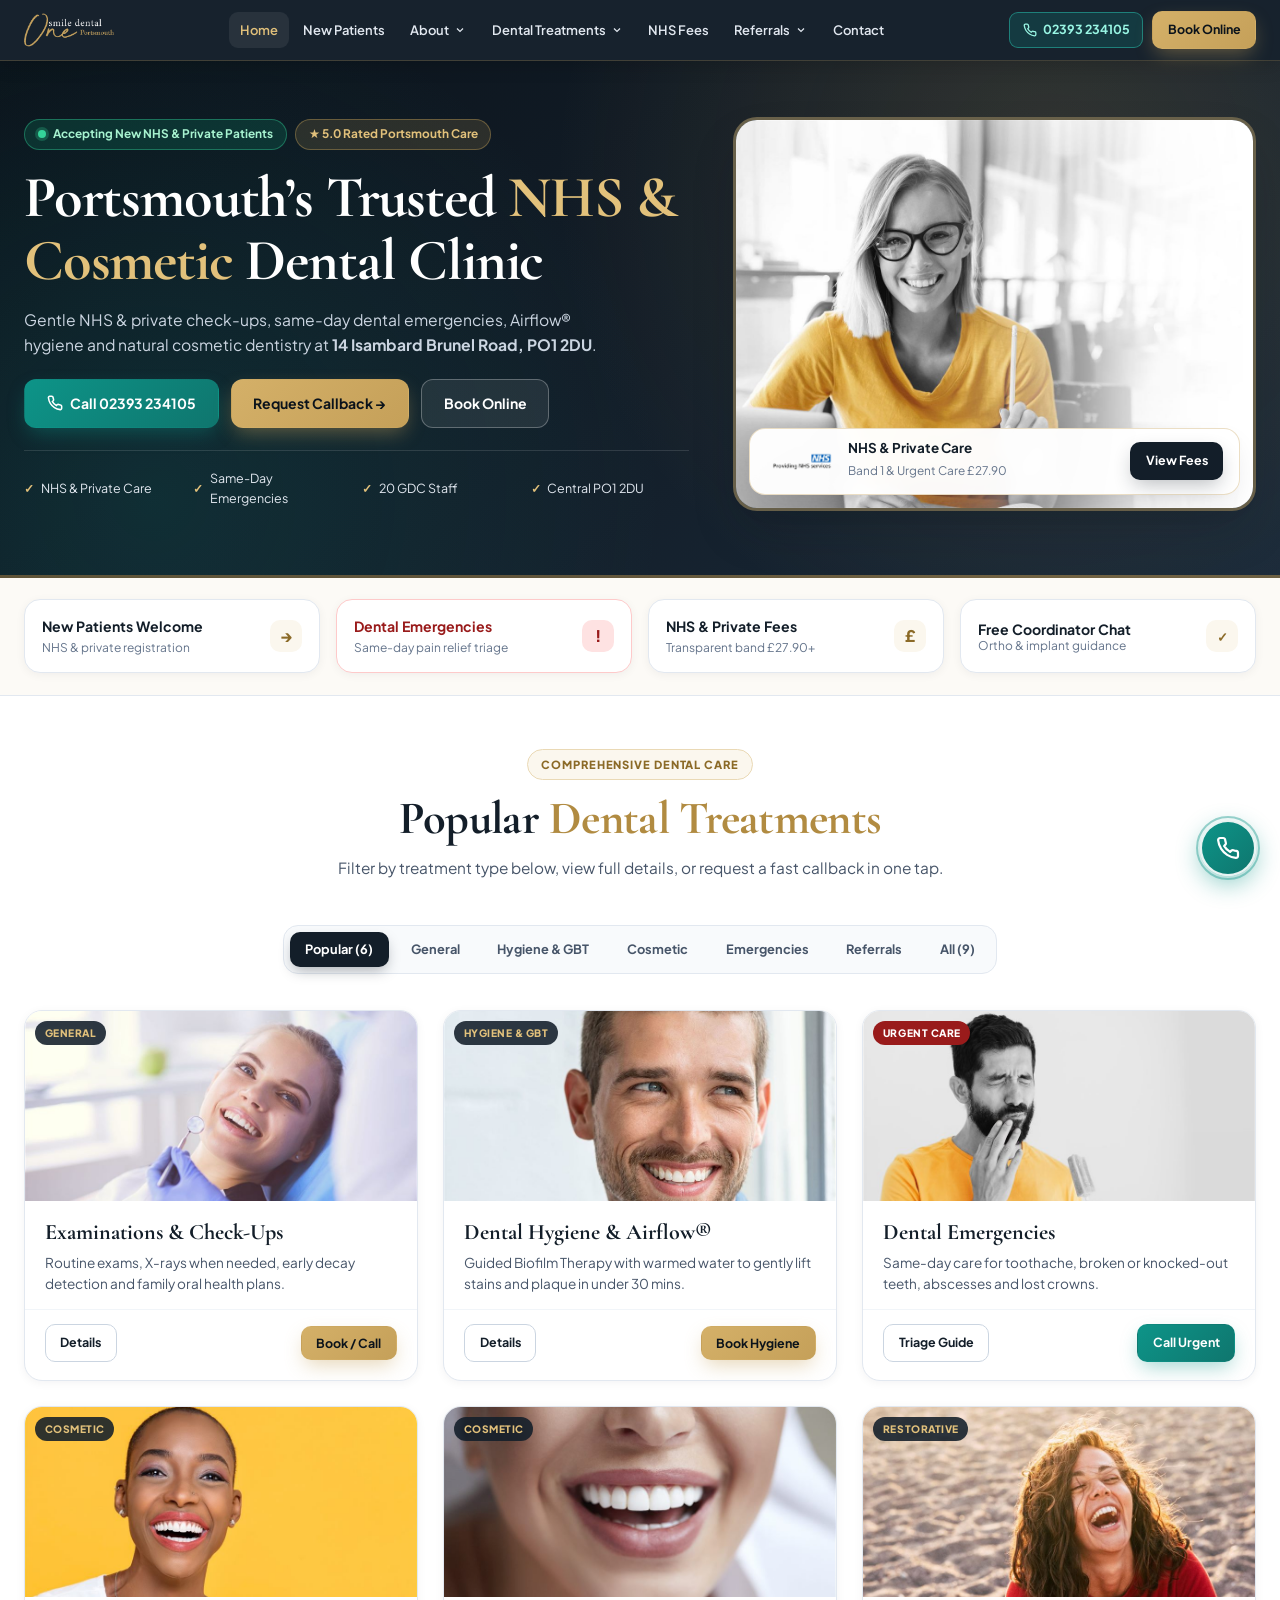
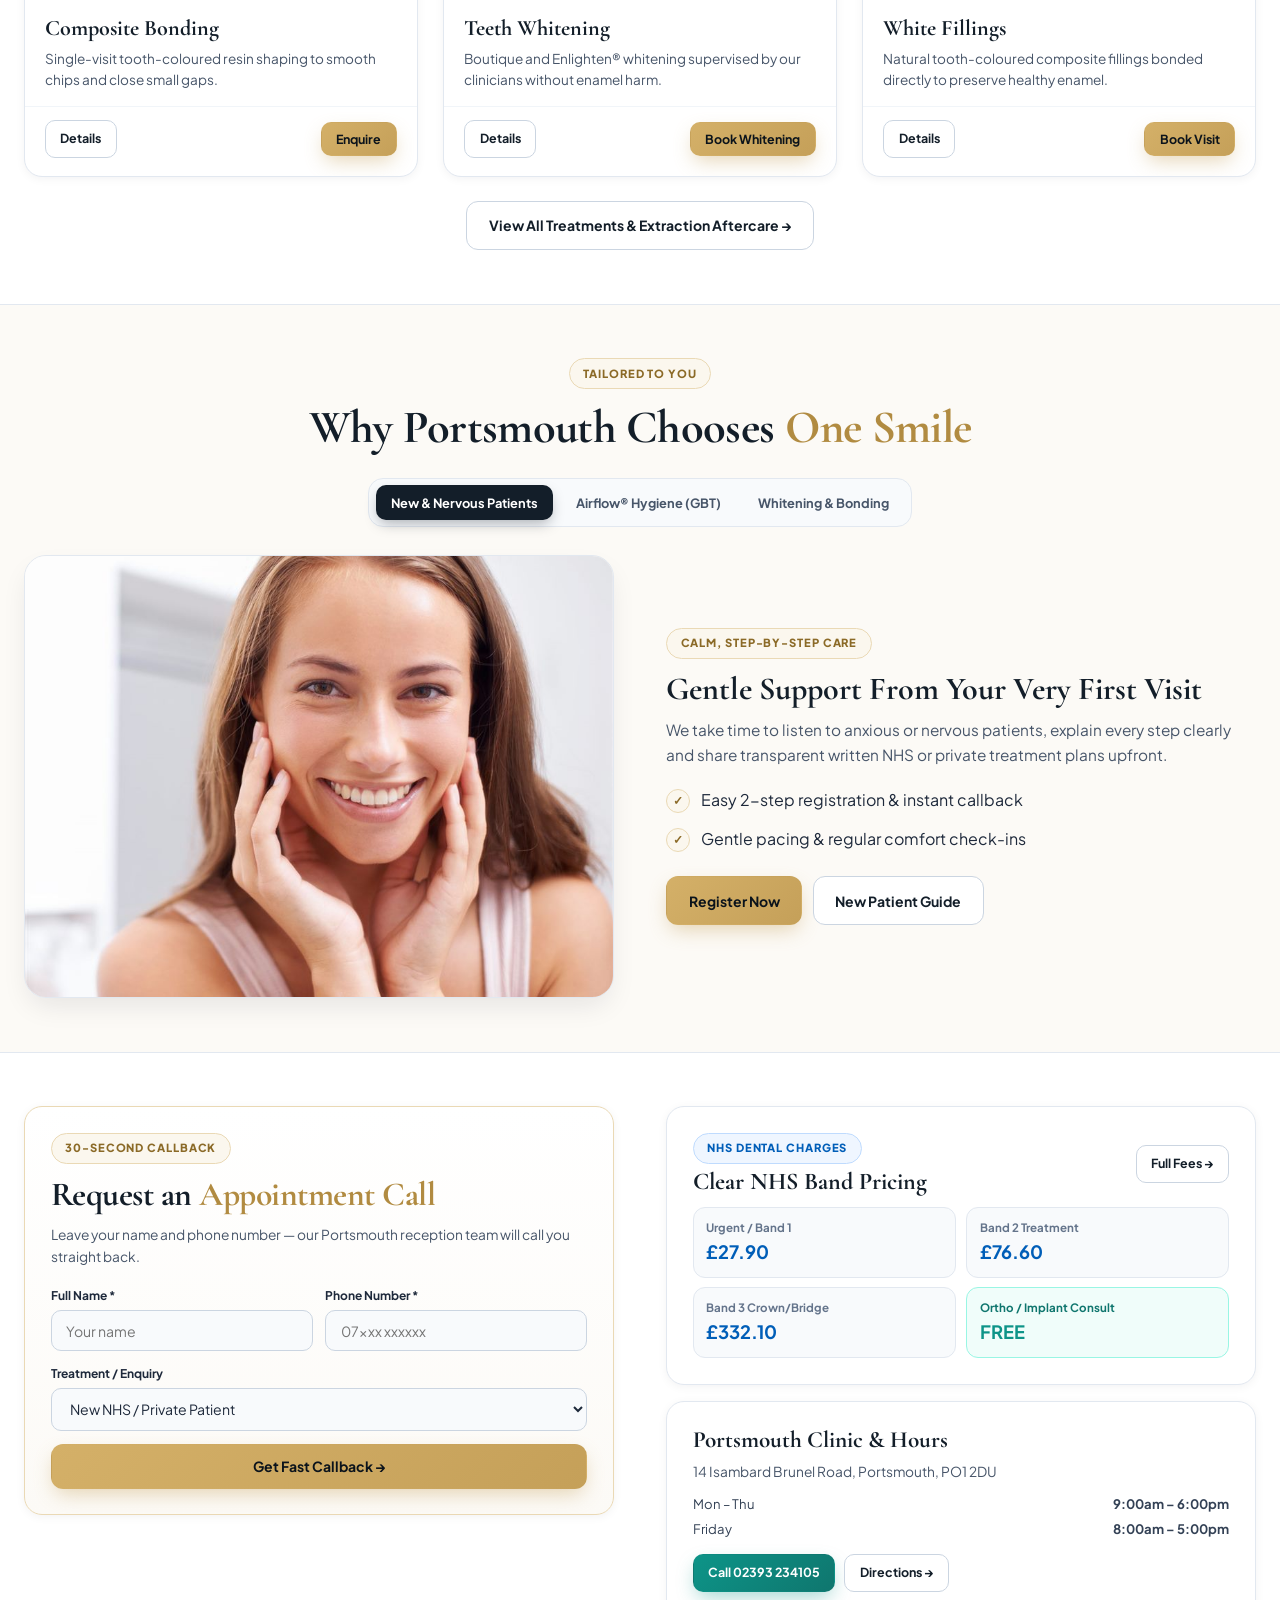
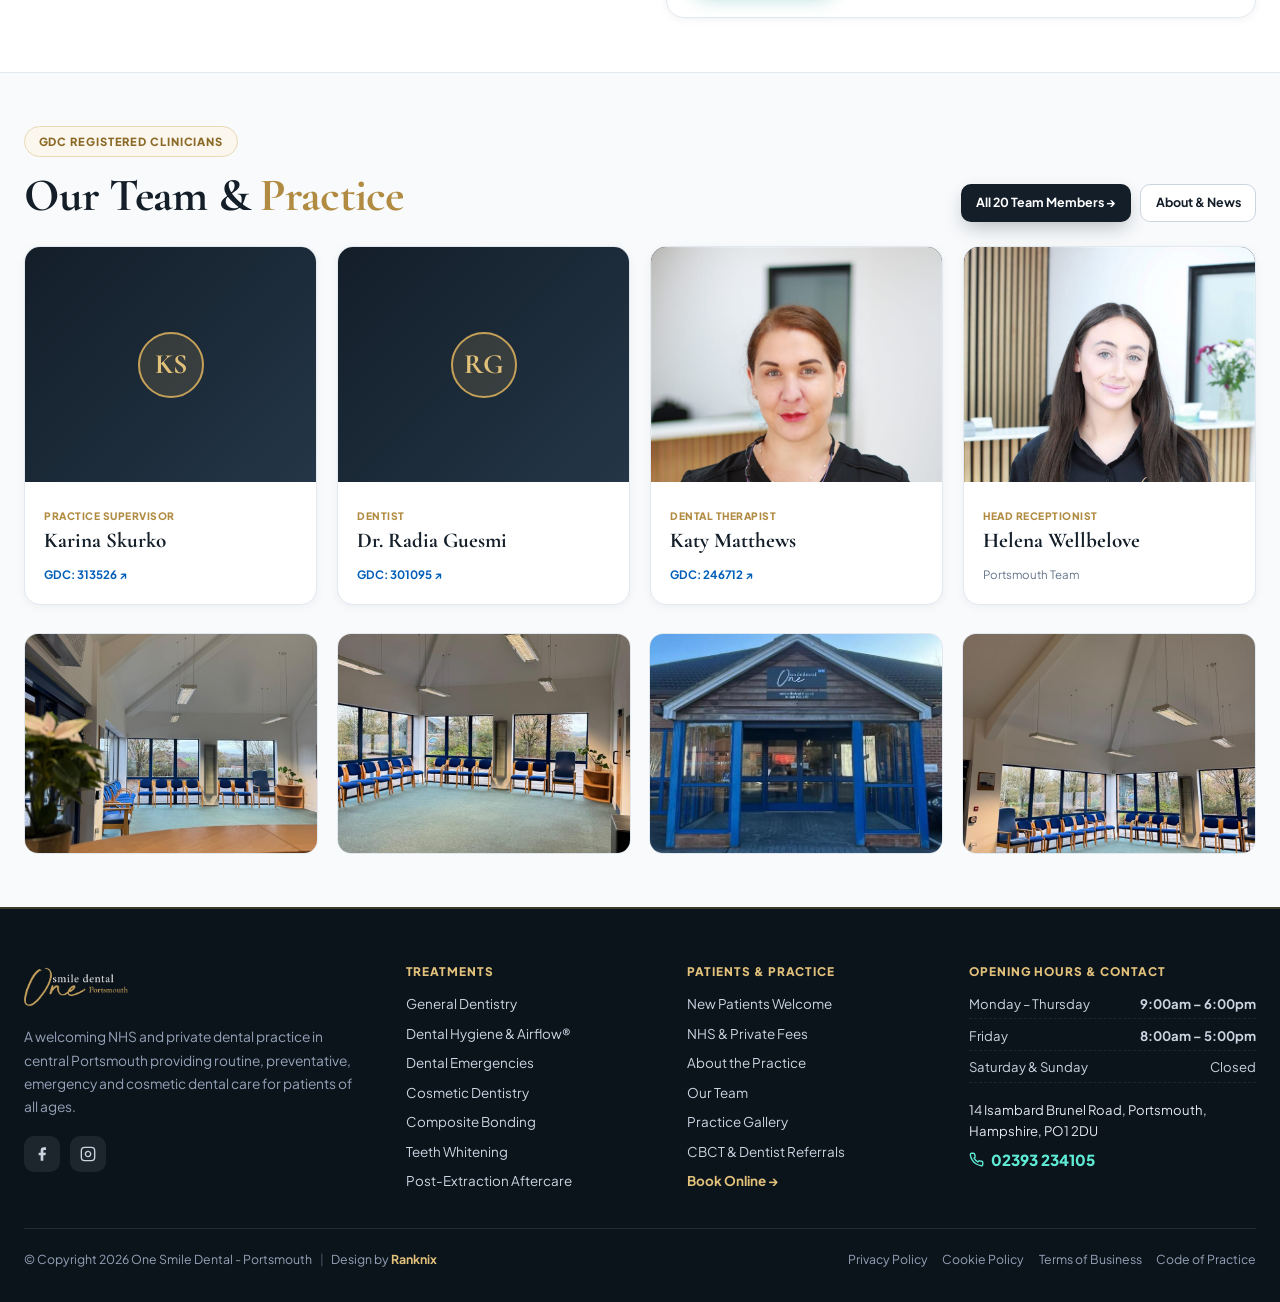
==== commit b5875f6c: "Remove top utility bar and slim down mobile/desktop header" ====
--- a/index.html
+++ b/index.html
@@ -12,30 +12,6 @@
   <link rel="stylesheet" href="assets/css/styles.css">
 </head>
 <body>
-
-  <!-- TOP UTILITY BAR (Desktop) -->
-  <div class="top-utility-bar">
-    <div class="container top-utility-inner">
-      <div class="top-utility-left">
-        <span class="nhs-pill">
-          <svg width="12" height="12" viewBox="0 0 24 24" fill="none" stroke="currentColor" stroke-width="2.5"><path d="M22 11.08V12a10 10 0 1 1-5.93-9.14"/><polyline points="22 4 12 14.01 9 11.01"/></svg>
-          Accepting New NHS &amp; Private Patients
-        </span>
-        <span class="top-utility-item">
-          <svg width="13" height="13" viewBox="0 0 24 24" fill="none" stroke="#c5a059" stroke-width="2"><path d="M21 10c0 7-9 13-9 13s-9-6-9-13a9 9 0 0 1 18 0z"/><circle cx="12" cy="10" r="3"/></svg>
-          14 Isambard Brunel Road, Portsmouth, PO1 2DU
-        </span>
-        <span class="top-utility-item">
-          <svg width="13" height="13" viewBox="0 0 24 24" fill="none" stroke="#c5a059" stroke-width="2"><circle cx="12" cy="12" r="10"/><polyline points="12 6 12 12 16 14"/></svg>
-          Mon&ndash;Thu 9am&ndash;6pm &bull; Fri 8am&ndash;5pm
-        </span>
-      </div>
-      <div class="top-utility-right">
-        <a href="dental-emergencies.html" style="color:#fda4af;font-weight:700;">Same-Day Emergencies</a>
-        <a href="tel:02393234105" style="color:#ffffff;font-weight:800;">Tel: 02393 234105</a>
-      </div>
-    </div>
-  </div>
 
   <!-- MAIN STICKY HEADER -->
   <header class="site-header">
--- a/assets/css/styles.css
+++ b/assets/css/styles.css
@@ -268,76 +268,32 @@
 }
 
 /* ==========================================================================
-   TOP BAR & HEADER NAVIGATION
+   SLIM STICKY HEADER NAVIGATION
    ========================================================================== */
-.top-utility-bar {
-  background: var(--navy-deep);
-  color: #cbd5e1;
-  font-size: 0.74rem;
-  border-bottom: 1px solid rgba(197, 160, 89, 0.2);
-}
-
-.top-utility-inner {
-  display: flex;
-  align-items: center;
-  justify-content: space-between;
-  gap: 1rem;
-  padding: 0.42rem 0;
-}
-
-.top-utility-left {
-  display: flex;
-  align-items: center;
-  gap: 1.15rem;
-  flex-wrap: wrap;
-}
-
-.top-utility-item {
-  display: inline-flex;
-  align-items: center;
-  gap: 0.38rem;
-}
-
-.top-utility-right {
-  display: flex;
-  align-items: center;
-  gap: 1rem;
-}
-
-.nhs-pill {
-  display: inline-flex;
-  align-items: center;
-  gap: 0.38rem;
-  background: rgba(0, 94, 184, 0.28);
-  border: 1px solid rgba(96, 165, 250, 0.35);
-  color: #dbeafe;
-  padding: 0.16rem 0.6rem;
-  border-radius: 999px;
-  font-weight: 700;
-  font-size: 0.68rem;
-}
-
 .site-header {
   position: sticky;
   top: 0;
   z-index: 60;
-  background: rgba(19, 30, 41, 0.97);
+  background: rgba(19, 30, 41, 0.98);
   backdrop-filter: blur(12px);
   -webkit-backdrop-filter: blur(12px);
   border-bottom: 1px solid rgba(197, 160, 89, 0.24);
-  box-shadow: 0 6px 24px rgba(0, 0, 0, 0.16);
+  box-shadow: 0 4px 18px rgba(0, 0, 0, 0.16);
 }
 
 .header-inner {
   display: flex;
   align-items: center;
   justify-content: space-between;
-  gap: 0.75rem;
-  height: 66px;
+  gap: 0.5rem;
+  height: 52px;
 }
 
 @media (min-width: 1024px) {
-  .header-inner { height: 70px; }
+  .header-inner {
+    height: 60px;
+    gap: 0.75rem;
+  }
 }
 
 .brand-logo {
@@ -347,13 +303,13 @@
 }
 
 .brand-logo img {
-  height: 36px;
+  height: 29px;
   width: auto;
   object-fit: contain;
 }
 
 @media (min-width: 768px) {
-  .brand-logo img { height: 44px; }
+  .brand-logo img { height: 38px; }
 }
 
 .desktop-nav {
@@ -456,20 +412,26 @@
 .header-actions {
   display: flex;
   align-items: center;
-  gap: 0.5rem;
+  gap: 0.4rem;
   flex-shrink: 0;
 }
 
+.header-actions .btn-sm {
+  padding: 0.38rem 0.72rem;
+  font-size: 0.73rem;
+  border-radius: 8px;
+}
+
 .header-phone-btn {
-  display: inline-flex;
+  display: none;
   align-items: center;
   gap: 0.38rem;
-  padding: 0.44rem 0.72rem;
-  border-radius: 10px;
+  padding: 0.44rem 0.78rem;
+  border-radius: 9px;
   background: rgba(13, 148, 136, 0.22);
   border: 1px solid rgba(45, 212, 191, 0.45);
   color: #99f6e4;
-  font-size: 0.76rem;
+  font-size: 0.78rem;
   font-weight: 700;
   white-space: nowrap;
   transition: background-color 0.2s ease, color 0.2s ease;
@@ -480,31 +442,27 @@
   color: var(--white);
 }
 
-.header-phone-btn .phone-label-long { display: none; }
-.header-phone-btn .phone-label-short { display: inline; }
-
-@media (min-width: 1024px) {
-  .desktop-nav { display: flex; }
-  .header-phone-btn { padding: 0.5rem 0.85rem; font-size: 0.8rem; }
-  .header-phone-btn .phone-label-long { display: inline; }
-  .header-phone-btn .phone-label-short { display: none; }
-  .mobile-menu-toggle { display: none; }
-}
+.header-phone-btn .phone-label-long { display: inline; }
+.header-phone-btn .phone-label-short { display: none; }
 
 .mobile-menu-toggle {
   display: inline-flex;
   align-items: center;
   justify-content: center;
-  width: 38px;
-  height: 38px;
-  border-radius: 10px;
+  width: 34px;
+  height: 34px;
+  border-radius: 8px;
   background: rgba(255, 255, 255, 0.08);
   border: 1px solid rgba(255, 255, 255, 0.18);
   color: var(--white);
 }
 
-@media (max-width: 768px) {
-  .top-utility-bar { display: none; }
+@media (min-width: 1024px) {
+  .desktop-nav { display: flex; }
+  .header-phone-btn { display: inline-flex; }
+  .header-actions { gap: 0.55rem; }
+  .header-actions .btn-sm { padding: 0.48rem 0.9rem; font-size: 0.78rem; border-radius: 10px; }
+  .mobile-menu-toggle { display: none; }
 }
 
 /* Mobile Slide-Down Drawer */
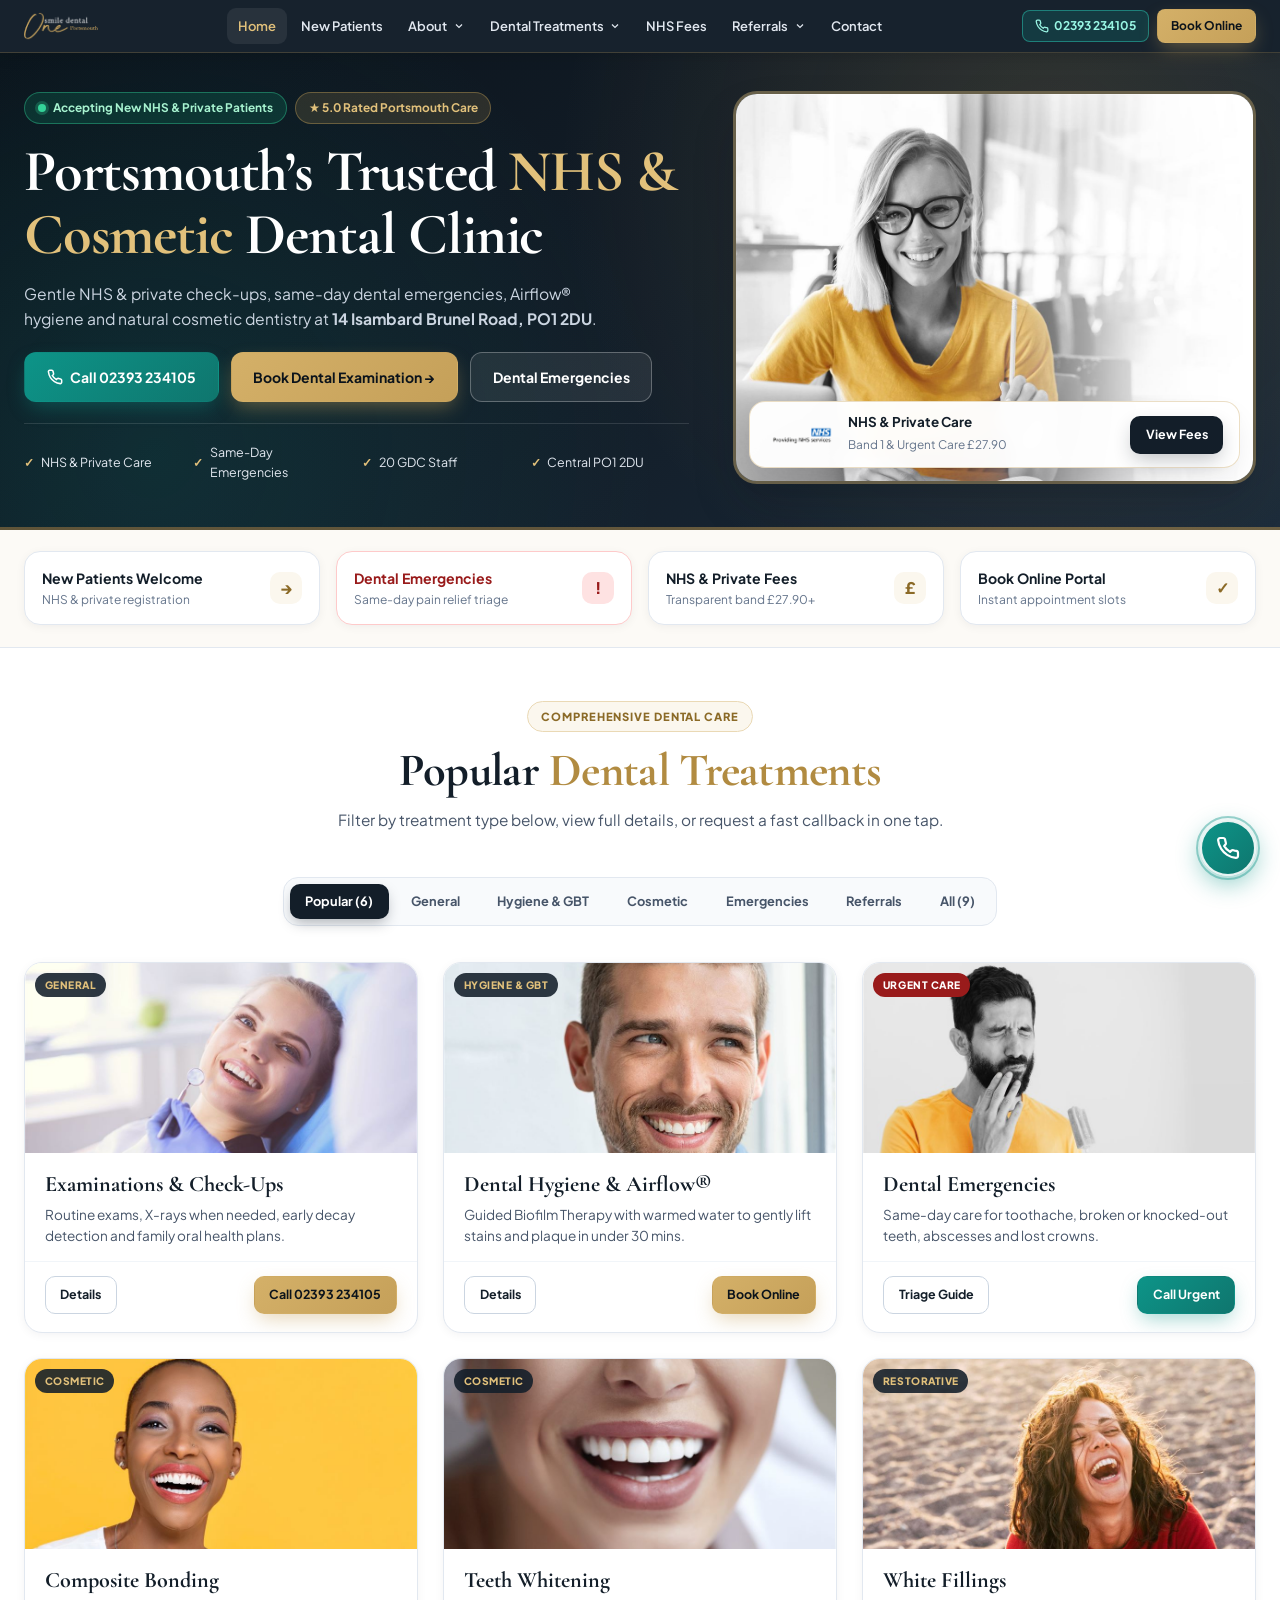
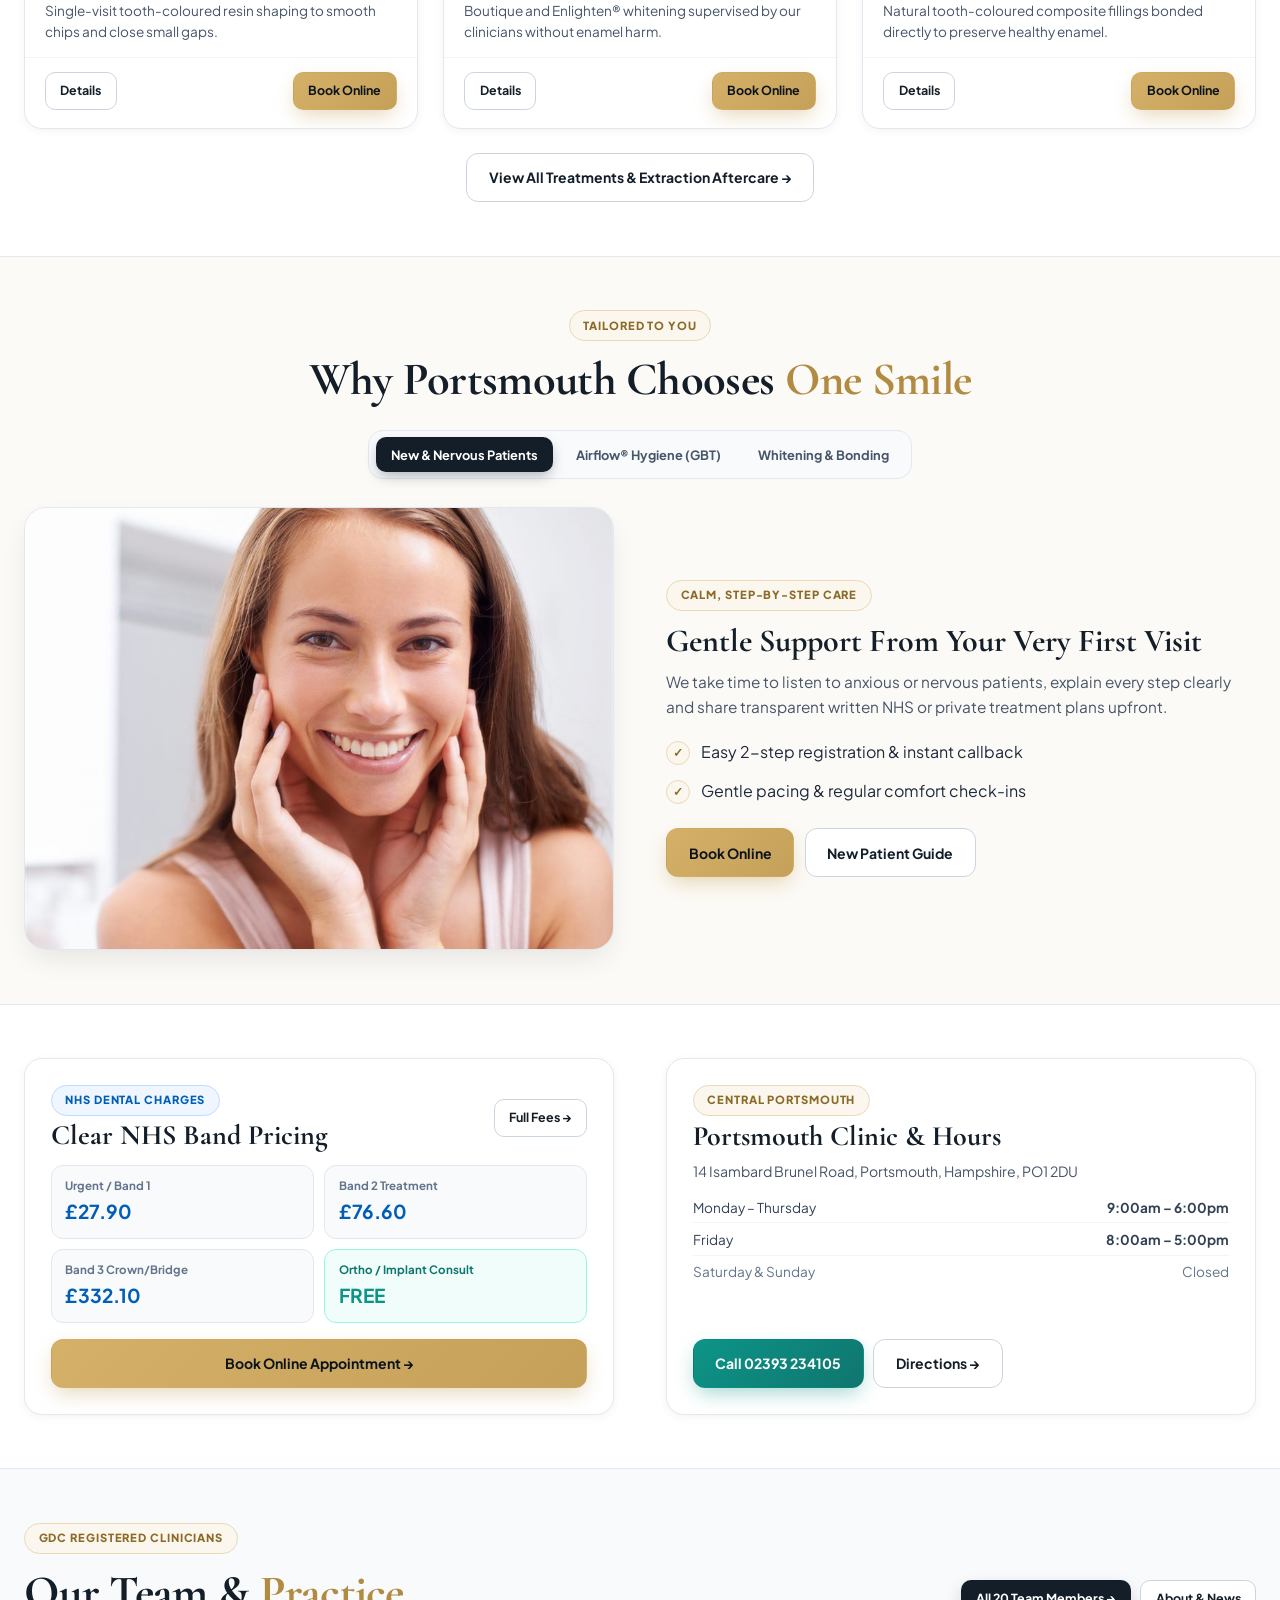
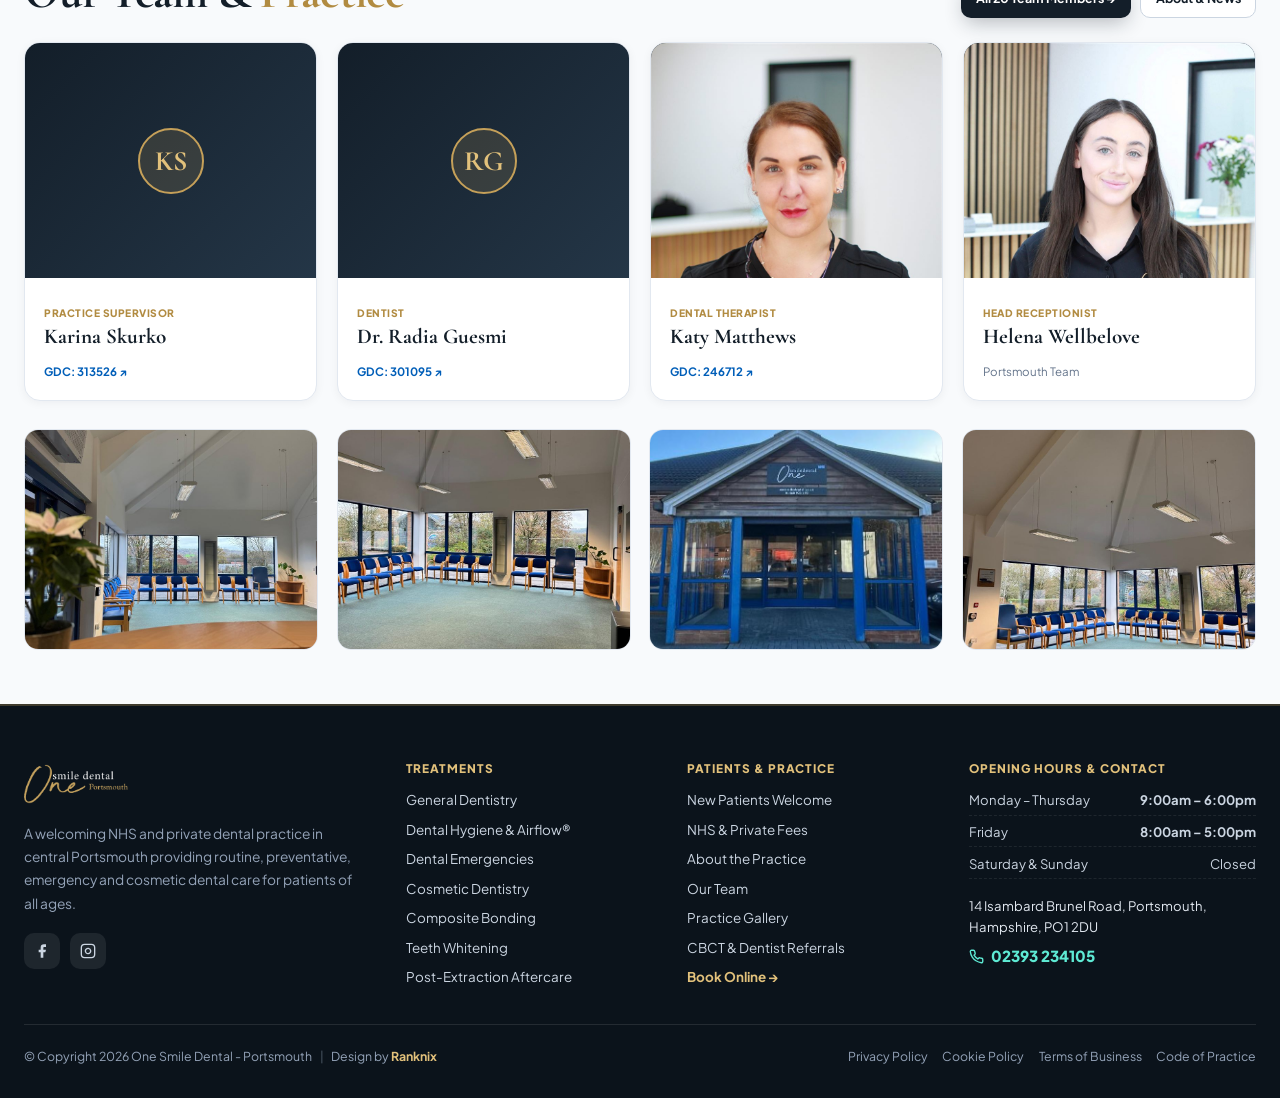
==== commit 89d3b542: "Remove all forms and make site header slimmer" ====
--- a/index.html
+++ b/index.html
@@ -9,7 +9,7 @@
   <link rel="preconnect" href="https://fonts.googleapis.com">
   <link rel="preconnect" href="https://fonts.gstatic.com" crossorigin>
   <link href="https://fonts.googleapis.com/css2?family=Cormorant+Garamond:wght@600;700&family=Plus+Jakarta+Sans:wght@400;500;600;700;800&display=swap" rel="stylesheet">
-  <link rel="stylesheet" href="assets/css/styles.css">
+  <link rel="stylesheet" href="assets/css/styles.css?v=3">
 </head>
 <body>
 
@@ -105,7 +105,7 @@
         <a href="contact.html" class="mobile-drawer-link">Contact &amp; Location <span>&rarr;</span></a>
         <div style="display:grid;grid-template-columns:1fr 1fr;gap:0.5rem;margin-top:0.5rem;">
           <a href="tel:02393234105" class="btn btn-teal btn-sm">Call 02393 234105</a>
-          <button type="button" class="btn btn-gold btn-sm" data-open-lead-modal>Request Callback</button>
+          <a href="https://one-smile-dental.portal.dental/practices/portsmouth" target="_blank" rel="noopener noreferrer" class="btn btn-gold btn-sm">Book Online</a>
         </div>
       </div>
     </div>
@@ -136,11 +136,11 @@
               <svg width="16" height="16" viewBox="0 0 24 24" fill="none" stroke="currentColor" stroke-width="2.3"><path d="M22 16.92v3a2 2 0 0 1-2.18 2 19.79 19.79 0 0 1-8.63-3.07 19.5 19.5 0 0 1-6-6 19.79 19.79 0 0 1-3.07-8.67A2 2 0 0 1 4.11 2h3a2 2 0 0 1 2 1.72c.127.96.361 1.903.7 2.81a2 2 0 0 1-.45 2.11L8.09 9.91a16 16 0 0 0 6 6l1.27-1.27a2 2 0 0 1 2.11-.45c.907.339 1.85.573 2.81.7A2 2 0 0 1 22 16.92z"/></svg>
               Call 02393 234105
             </a>
-            <button type="button" class="btn btn-gold" data-open-lead-modal data-lead-topic="New NHS / Private Patient">
-              Request Callback &rarr;
-            </button>
-            <a href="https://one-smile-dental.portal.dental/practices/portsmouth" target="_blank" rel="noopener noreferrer" class="btn btn-outline-light">
-              Book Online
+            <a href="https://one-smile-dental.portal.dental/practices/portsmouth" target="_blank" rel="noopener noreferrer" class="btn btn-gold">
+              Book Dental Examination &rarr;
+            </a>
+            <a href="dental-emergencies.html" class="btn btn-outline-light">
+              Dental Emergencies
             </a>
           </div>
 
@@ -195,13 +195,13 @@
           </div>
           <span class="tile-arrow">&pound;</span>
         </a>
-        <button type="button" class="quick-convert-tile" data-open-lead-modal data-lead-topic="Orthodontic / Implant Consultation" style="text-align:left;width:100%;">
+        <a href="https://one-smile-dental.portal.dental/practices/portsmouth" target="_blank" rel="noopener noreferrer" class="quick-convert-tile">
           <div>
-            <strong>Free Coordinator Chat</strong>
-            <span>Ortho &amp; implant guidance</span>
+            <strong>Book Online Portal</strong>
+            <span>Instant appointment slots</span>
           </div>
           <span class="tile-arrow">&#10003;</span>
-        </button>
+        </a>
       </div>
     </section>
 
@@ -238,7 +238,7 @@
             </div>
             <div class="service-card-footer">
               <a href="treatments.html#general" class="btn btn-outline btn-sm">Details</a>
-              <button type="button" class="btn btn-gold btn-sm" data-open-lead-modal data-lead-topic="Routine Check-Up &amp; Hygiene">Book / Call</button>
+              <a href="tel:02393234105" class="btn btn-gold btn-sm">Call 02393 234105</a>
             </div>
           </article>
 
@@ -255,7 +255,7 @@
             </div>
             <div class="service-card-footer">
               <a href="treatments.html#hygiene" class="btn btn-outline btn-sm">Details</a>
-              <button type="button" class="btn btn-gold btn-sm" data-open-lead-modal data-lead-topic="Routine Check-Up &amp; Hygiene">Book Hygiene</button>
+              <a href="https://one-smile-dental.portal.dental/practices/portsmouth" target="_blank" rel="noopener noreferrer" class="btn btn-gold btn-sm">Book Online</a>
             </div>
           </article>
 
@@ -289,7 +289,7 @@
             </div>
             <div class="service-card-footer">
               <a href="treatments.html#bonding" class="btn btn-outline btn-sm">Details</a>
-              <button type="button" class="btn btn-gold btn-sm" data-open-lead-modal data-lead-topic="Cosmetic Dentistry">Enquire</button>
+              <a href="https://one-smile-dental.portal.dental/practices/portsmouth" target="_blank" rel="noopener noreferrer" class="btn btn-gold btn-sm">Book Online</a>
             </div>
           </article>
 
@@ -306,7 +306,7 @@
             </div>
             <div class="service-card-footer">
               <a href="treatments.html#whitening" class="btn btn-outline btn-sm">Details</a>
-              <button type="button" class="btn btn-gold btn-sm" data-open-lead-modal data-lead-topic="Cosmetic Dentistry">Book Whitening</button>
+              <a href="https://one-smile-dental.portal.dental/practices/portsmouth" target="_blank" rel="noopener noreferrer" class="btn btn-gold btn-sm">Book Online</a>
             </div>
           </article>
 
@@ -323,7 +323,7 @@
             </div>
             <div class="service-card-footer">
               <a href="treatments.html#fillings" class="btn btn-outline btn-sm">Details</a>
-              <button type="button" class="btn btn-gold btn-sm" data-open-lead-modal data-lead-topic="General Dentistry">Book Visit</button>
+              <a href="https://one-smile-dental.portal.dental/practices/portsmouth" target="_blank" rel="noopener noreferrer" class="btn btn-gold btn-sm">Book Online</a>
             </div>
           </article>
 
@@ -340,7 +340,7 @@
             </div>
             <div class="service-card-footer">
               <a href="treatments.html#crowns" class="btn btn-outline btn-sm">Details</a>
-              <button type="button" class="btn btn-gold btn-sm" data-open-lead-modal data-lead-topic="General Dentistry">Enquire</button>
+              <a href="https://one-smile-dental.portal.dental/practices/portsmouth" target="_blank" rel="noopener noreferrer" class="btn btn-gold btn-sm">Book Online</a>
             </div>
           </article>
 
@@ -410,7 +410,7 @@
               <div class="feature-row"><div class="feature-check">&#10003;</div><div>Gentle pacing &amp; regular comfort check-ins</div></div>
             </div>
             <div style="display:flex;flex-wrap:wrap;gap:0.65rem;">
-              <button type="button" class="btn btn-gold" data-open-lead-modal data-lead-topic="New NHS / Private Patient">Register Now</button>
+              <a href="https://one-smile-dental.portal.dental/practices/portsmouth" target="_blank" rel="noopener noreferrer" class="btn btn-gold">Book Online</a>
               <a href="new-patients.html" class="btn btn-outline">New Patient Guide</a>
             </div>
           </div>
@@ -427,7 +427,7 @@
               <div class="feature-row"><div class="feature-check">&#10003;</div><div>Protects gum health &amp; freshens breath</div></div>
             </div>
             <div style="display:flex;flex-wrap:wrap;gap:0.65rem;">
-              <button type="button" class="btn btn-gold" data-open-lead-modal data-lead-topic="Routine Check-Up &amp; Hygiene">Book Hygiene</button>
+              <a href="https://one-smile-dental.portal.dental/practices/portsmouth" target="_blank" rel="noopener noreferrer" class="btn btn-gold">Book Online</a>
               <a href="treatments.html#hygiene" class="btn btn-outline">Read Airflow&reg; FAQs</a>
             </div>
           </div>
@@ -444,7 +444,7 @@
               <div class="feature-row"><div class="feature-check">&#10003;</div><div>Composite Bonding &pound;350</div></div>
             </div>
             <div style="display:flex;flex-wrap:wrap;gap:0.65rem;">
-              <button type="button" class="btn btn-gold" data-open-lead-modal data-lead-topic="Cosmetic Dentistry">Request Free Consult</button>
+              <a href="https://one-smile-dental.portal.dental/practices/portsmouth" target="_blank" rel="noopener noreferrer" class="btn btn-gold">Book Online</a>
               <a href="nhs-fees.html" class="btn btn-outline">See All Fees</a>
             </div>
           </div>
@@ -452,70 +452,43 @@
       </div>
     </section>
 
-    <!-- 5. DEDICATED CALLBACK LEAD FORM + NHS FEES & CLINIC LOCATION -->
+    <!-- 5. NHS FEES SNAPSHOT + PORTSMOUTH CLINIC HOURS & LOCATION -->
     <section id="quick-callback" class="section">
       <div class="container">
-        <div class="split-grid" style="align-items:start;">
-          <!-- Left: Dedicated Clean Callback Lead Card -->
-          <div class="card-box" style="border-color:#ead9b5;background:linear-gradient(180deg,#ffffff 0%,#fcfaf6 100%);">
-            <span class="eyebrow">30-Second Callback</span>
-            <h2 class="section-title" style="font-size:2.1rem;">Request an <span class="accent">Appointment Call</span></h2>
-            <p style="font-size:0.86rem;color:#475569;margin-bottom:1.1rem;">Leave your name and phone number &mdash; our Portsmouth reception team will call you straight back.</p>
-
-            <form id="home-callback-form" class="form-grid">
-              <div class="form-row-2">
-                <div><label class="form-label" for="hc-name">Full Name *</label><input id="hc-name" type="text" class="form-input" required placeholder="Your name"></div>
-                <div><label class="form-label" for="hc-phone">Phone Number *</label><input id="hc-phone" type="tel" class="form-input" required placeholder="07xxx xxxxxx"></div>
-              </div>
+        <div class="split-grid" style="align-items:stretch;">
+          <!-- Left: Clear NHS & Private Pricing Snapshot -->
+          <div class="card-box">
+            <div style="display:flex;align-items:center;justify-content:space-between;gap:0.75rem;margin-bottom:0.85rem;">
               <div>
-                <label class="form-label" for="hc-topic">Treatment / Enquiry</label>
-                <select id="hc-topic" class="form-input">
-                  <option>New NHS / Private Patient</option>
-                  <option>Same-Day Dental Emergency</option>
-                  <option>Routine Check-Up &amp; Airflow&reg; Hygiene</option>
-                  <option>Teeth Whitening / Composite Bonding</option>
-                  <option>Free Orthodontic / Implant Consultation</option>
-                </select>
-              </div>
-              <button type="submit" class="btn btn-gold" style="width:100%;">Get Fast Callback &rarr;</button>
-            </form>
-
-            <div id="home-callback-success" style="display:none;padding:1.15rem;border-radius:12px;background:#ecfdf5;border:1px solid #a7f3d0;color:#065f46;">
-              <strong style="display:block;font-size:0.98rem;margin-bottom:0.25rem;">Callback Request Received!</strong>
-              <p style="font-size:0.84rem;margin-bottom:0.8rem;">Our team will call you shortly. Need urgent help right now?</p>
-              <a href="tel:02393234105" class="btn btn-teal btn-sm">Call 02393 234105</a>
-            </div>
-          </div>
-
-          <!-- Right: NHS Bands Snapshot + Clinic Hours & Address -->
-          <div style="display:grid;gap:1rem;">
-            <div class="card-box">
-              <div style="display:flex;align-items:center;justify-content:space-between;gap:0.75rem;margin-bottom:0.75rem;">
-                <div>
-                  <span class="eyebrow nhs" style="margin-bottom:0.25rem;">NHS Dental Charges</span>
-                  <h3 style="font-size:1.5rem;">Clear NHS Band Pricing</h3>
-                </div>
-                <a href="nhs-fees.html" class="btn btn-outline btn-sm">Full Fees &rarr;</a>
-              </div>
-              <div style="display:grid;grid-template-columns:repeat(2,1fr);gap:0.6rem;font-size:0.84rem;">
-                <div style="padding:0.65rem 0.8rem;border-radius:12px;background:#f8fafc;border:1px solid #e2e8f0;"><span style="color:#64748b;display:block;font-size:0.72rem;font-weight:700;">Urgent / Band 1</span><strong style="color:#005eb8;font-size:1.15rem;">&pound;27.90</strong></div>
-                <div style="padding:0.65rem 0.8rem;border-radius:12px;background:#f8fafc;border:1px solid #e2e8f0;"><span style="color:#64748b;display:block;font-size:0.72rem;font-weight:700;">Band 2 Treatment</span><strong style="color:#005eb8;font-size:1.15rem;">&pound;76.60</strong></div>
-                <div style="padding:0.65rem 0.8rem;border-radius:12px;background:#f8fafc;border:1px solid #e2e8f0;"><span style="color:#64748b;display:block;font-size:0.72rem;font-weight:700;">Band 3 Crown/Bridge</span><strong style="color:#005eb8;font-size:1.15rem;">&pound;332.10</strong></div>
-                <div style="padding:0.65rem 0.8rem;border-radius:12px;background:#f0fdfa;border:1px solid #99f6e4;"><span style="color:#0f766e;display:block;font-size:0.72rem;font-weight:700;">Ortho / Implant Consult</span><strong style="color:#0d9488;font-size:1.15rem;">FREE</strong></div>
-              </div>
-            </div>
-
-            <div class="card-box">
-              <h3 style="font-size:1.45rem;margin-bottom:0.45rem;">Portsmouth Clinic &amp; Hours</h3>
-              <p style="font-size:0.86rem;color:#475569;margin-bottom:0.65rem;">14 Isambard Brunel Road, Portsmouth, PO1 2DU</p>
-              <div style="display:grid;gap:0.25rem;font-size:0.82rem;color:#334155;margin-bottom:0.9rem;">
-                <div style="display:flex;justify-content:space-between;"><span>Mon &ndash; Thu</span><strong>9:00am &ndash; 6:00pm</strong></div>
-                <div style="display:flex;justify-content:space-between;"><span>Friday</span><strong>8:00am &ndash; 5:00pm</strong></div>
-              </div>
-              <div style="display:flex;flex-wrap:wrap;gap:0.55rem;">
-                <a href="tel:02393234105" class="btn btn-teal btn-sm">Call 02393 234105</a>
-                <a href="https://www.google.com/maps/search/?api=1&query=14+Isambard+Brunel+Road+Portsmouth+PO1+2DU" target="_blank" rel="noopener noreferrer" class="btn btn-outline btn-sm">Directions &rarr;</a>
-              </div>
+                <span class="eyebrow nhs" style="margin-bottom:0.25rem;">NHS Dental Charges</span>
+                <h2 style="font-size:1.75rem;">Clear NHS Band Pricing</h2>
+              </div>
+              <a href="nhs-fees.html" class="btn btn-outline btn-sm">Full Fees &rarr;</a>
+            </div>
+            <div style="display:grid;grid-template-columns:repeat(2,1fr);gap:0.65rem;font-size:0.84rem;margin-bottom:1rem;">
+              <div style="padding:0.7rem 0.85rem;border-radius:12px;background:#f8fafc;border:1px solid #e2e8f0;"><span style="color:#64748b;display:block;font-size:0.72rem;font-weight:700;">Urgent / Band 1</span><strong style="color:#005eb8;font-size:1.2rem;">&pound;27.90</strong></div>
+              <div style="padding:0.7rem 0.85rem;border-radius:12px;background:#f8fafc;border:1px solid #e2e8f0;"><span style="color:#64748b;display:block;font-size:0.72rem;font-weight:700;">Band 2 Treatment</span><strong style="color:#005eb8;font-size:1.2rem;">&pound;76.60</strong></div>
+              <div style="padding:0.7rem 0.85rem;border-radius:12px;background:#f8fafc;border:1px solid #e2e8f0;"><span style="color:#64748b;display:block;font-size:0.72rem;font-weight:700;">Band 3 Crown/Bridge</span><strong style="color:#005eb8;font-size:1.2rem;">&pound;332.10</strong></div>
+              <div style="padding:0.7rem 0.85rem;border-radius:12px;background:#f0fdfa;border:1px solid #99f6e4;"><span style="color:#0f766e;display:block;font-size:0.72rem;font-weight:700;">Ortho / Implant Consult</span><strong style="color:#0d9488;font-size:1.2rem;">FREE</strong></div>
+            </div>
+            <a href="https://one-smile-dental.portal.dental/practices/portsmouth" target="_blank" rel="noopener noreferrer" class="btn btn-gold" style="width:100%;">Book Online Appointment &rarr;</a>
+          </div>
+
+          <!-- Right: Portsmouth Clinic Hours, Address & Direct Call -->
+          <div class="card-box" style="display:flex;flex-direction:column;justify-content:space-between;">
+            <div>
+              <span class="eyebrow" style="margin-bottom:0.35rem;">Central Portsmouth</span>
+              <h2 style="font-size:1.75rem;margin-bottom:0.45rem;">Portsmouth Clinic &amp; Hours</h2>
+              <p style="font-size:0.88rem;color:#475569;margin-bottom:0.85rem;">14 Isambard Brunel Road, Portsmouth, Hampshire, PO1 2DU</p>
+              <div style="display:grid;gap:0.35rem;font-size:0.85rem;color:#334155;margin-bottom:1.1rem;">
+                <div style="display:flex;justify-content:space-between;border-bottom:1px solid #f1f5f9;padding-bottom:0.25rem;"><span>Monday &ndash; Thursday</span><strong>9:00am &ndash; 6:00pm</strong></div>
+                <div style="display:flex;justify-content:space-between;border-bottom:1px solid #f1f5f9;padding-bottom:0.25rem;"><span>Friday</span><strong>8:00am &ndash; 5:00pm</strong></div>
+                <div style="display:flex;justify-content:space-between;color:#64748b;"><span>Saturday &amp; Sunday</span><span>Closed</span></div>
+              </div>
+            </div>
+            <div style="display:flex;flex-wrap:wrap;gap:0.6rem;">
+              <a href="tel:02393234105" class="btn btn-teal">Call 02393 234105</a>
+              <a href="https://www.google.com/maps/search/?api=1&query=14+Isambard+Brunel+Road+Portsmouth+PO1+2DU" target="_blank" rel="noopener noreferrer" class="btn btn-outline">Directions &rarr;</a>
             </div>
           </div>
         </div>
@@ -714,7 +687,7 @@
       <!-- Instant Mobile Conversion Actions -->
       <div style="display:grid;grid-template-columns:1fr 1fr;gap:0.55rem;margin-top:0.85rem;">
         <a href="tel:02393234105" class="btn btn-teal btn-sm">Call 02393 234105</a>
-        <button type="button" class="btn btn-gold btn-sm" data-open-lead-modal>Request Callback</button>
+        <a href="https://one-smile-dental.portal.dental/practices/portsmouth" target="_blank" rel="noopener noreferrer" class="btn btn-gold btn-sm">Book Online</a>
       </div>
 
       <div class="sheet-grid">
@@ -736,49 +709,6 @@
     </div>
   </div>
 
-  <!-- INSTANT CALLBACK / LEAD MODAL -->
-  <div id="lead-modal" class="modal-overlay" role="dialog" aria-modal="true" aria-labelledby="lead-modal-title">
-    <div class="modal-card">
-      <button id="close-lead-modal" class="modal-close" aria-label="Close modal">&times;</button>
-      <span class="eyebrow">30-Second Callback Request</span>
-      <h2 id="lead-modal-title" style="font-size:1.85rem;margin-bottom:0.35rem;">Book Your Visit or Request a Call</h2>
-      <p style="font-size:0.86rem;color:#475569;margin-bottom:1.1rem;">Enter your details and our Portsmouth reception team will contact you promptly to arrange your appointment.</p>
-
-      <form id="modal-lead-form" class="form-grid">
-        <div>
-          <label class="form-label" for="modal-lead-name">Full Name *</label>
-          <input id="modal-lead-name" type="text" class="form-input" required placeholder="Your full name">
-        </div>
-        <div>
-          <label class="form-label" for="modal-lead-phone">UK Phone Number *</label>
-          <input id="modal-lead-phone" type="tel" class="form-input" required placeholder="07xxx xxxxxx">
-        </div>
-        <div>
-          <label class="form-label" for="modal-lead-topic">How Can We Help? *</label>
-          <select id="modal-lead-topic" class="form-input">
-            <option value="New NHS / Private Patient">New NHS / Private Patient Registration</option>
-            <option value="Dental Emergency">Same-Day Dental Emergency</option>
-            <option value="Routine Check-Up & Hygiene">Routine Check-Up &amp; Airflow&reg; Hygiene</option>
-            <option value="Cosmetic Dentistry">Cosmetic Dentistry (Whitening / Bonding)</option>
-            <option value="General Dentistry">White Fillings / Crowns / Root Canal</option>
-            <option value="Orthodontic / Implant Consultation">Free Treatment Coordinator Consultation</option>
-          </select>
-        </div>
-        <button type="submit" class="btn btn-gold" style="width:100%;">Request Immediate Callback &rarr;</button>
-        <a href="tel:02393234105" class="btn btn-teal" style="width:100%;">Or Call Now: 02393 234105</a>
-      </form>
-
-      <div id="modal-lead-success" style="display:none;padding:1.25rem;border-radius:14px;background:#ecfdf5;border:1px solid #a7f3d0;color:#065f46;">
-        <strong style="display:block;font-size:1.05rem;margin-bottom:0.35rem;">Thank You &mdash; Request Received</strong>
-        <p style="font-size:0.86rem;margin-bottom:0.9rem;">Our Portsmouth team will call you shortly. Need an instant slot or urgent pain relief? Call us directly or open the patient portal.</p>
-        <div style="display:flex;flex-wrap:wrap;gap:0.55rem;">
-          <a href="tel:02393234105" class="btn btn-teal btn-sm">Call 02393 234105</a>
-          <a href="https://one-smile-dental.portal.dental/practices/portsmouth" target="_blank" rel="noopener noreferrer" class="btn btn-gold btn-sm">Book Online Portal</a>
-        </div>
-      </div>
-    </div>
-  </div>
-
   <!-- GALLERY LIGHTBOX MODAL -->
   <div id="gallery-lightbox" class="modal-overlay" role="dialog" aria-modal="true" aria-label="Image preview">
     <div class="modal-card" style="padding:1rem;max-width:860px;">
@@ -802,6 +732,6 @@
     </div>
   </div>
 
-  <script src="assets/js/main.js" defer></script>
+  <script src="assets/js/main.js?v=3" defer></script>
 </body>
 </html>
--- a/assets/css/styles.css
+++ b/assets/css/styles.css
@@ -278,7 +278,7 @@
   backdrop-filter: blur(12px);
   -webkit-backdrop-filter: blur(12px);
   border-bottom: 1px solid rgba(197, 160, 89, 0.24);
-  box-shadow: 0 4px 18px rgba(0, 0, 0, 0.16);
+  box-shadow: 0 3px 14px rgba(0, 0, 0, 0.14);
 }
 
 .header-inner {
@@ -286,12 +286,12 @@
   align-items: center;
   justify-content: space-between;
   gap: 0.5rem;
-  height: 52px;
+  height: 46px;
 }
 
 @media (min-width: 1024px) {
   .header-inner {
-    height: 60px;
+    height: 52px;
     gap: 0.75rem;
   }
 }
@@ -303,13 +303,13 @@
 }
 
 .brand-logo img {
-  height: 29px;
+  height: 25px;
   width: auto;
   object-fit: contain;
 }
 
 @media (min-width: 768px) {
-  .brand-logo img { height: 38px; }
+  .brand-logo img { height: 31px; }
 }
 
 .desktop-nav {
@@ -412,26 +412,26 @@
 .header-actions {
   display: flex;
   align-items: center;
-  gap: 0.4rem;
+  gap: 0.38rem;
   flex-shrink: 0;
 }
 
 .header-actions .btn-sm {
-  padding: 0.38rem 0.72rem;
-  font-size: 0.73rem;
+  padding: 0.32rem 0.66rem;
+  font-size: 0.72rem;
   border-radius: 8px;
 }
 
 .header-phone-btn {
   display: none;
   align-items: center;
-  gap: 0.38rem;
-  padding: 0.44rem 0.78rem;
-  border-radius: 9px;
+  gap: 0.35rem;
+  padding: 0.36rem 0.72rem;
+  border-radius: 8px;
   background: rgba(13, 148, 136, 0.22);
   border: 1px solid rgba(45, 212, 191, 0.45);
   color: #99f6e4;
-  font-size: 0.78rem;
+  font-size: 0.75rem;
   font-weight: 700;
   white-space: nowrap;
   transition: background-color 0.2s ease, color 0.2s ease;
@@ -449,8 +449,8 @@
   display: inline-flex;
   align-items: center;
   justify-content: center;
-  width: 34px;
-  height: 34px;
+  width: 32px;
+  height: 32px;
   border-radius: 8px;
   background: rgba(255, 255, 255, 0.08);
   border: 1px solid rgba(255, 255, 255, 0.18);
@@ -460,8 +460,8 @@
 @media (min-width: 1024px) {
   .desktop-nav { display: flex; }
   .header-phone-btn { display: inline-flex; }
-  .header-actions { gap: 0.55rem; }
-  .header-actions .btn-sm { padding: 0.48rem 0.9rem; font-size: 0.78rem; border-radius: 10px; }
+  .header-actions { gap: 0.5rem; }
+  .header-actions .btn-sm { padding: 0.38rem 0.82rem; font-size: 0.75rem; border-radius: 8px; }
   .mobile-menu-toggle { display: none; }
 }
 
@@ -509,14 +509,14 @@
     radial-gradient(circle at 12% 85%, rgba(13, 148, 136, 0.16), transparent 42%),
     linear-gradient(145deg, #0b131b 0%, #131e29 55%, #1a2a3a 100%);
   color: var(--white);
-  padding: 2.25rem 0 2.75rem;
+  padding: 1.5rem 0 1.85rem;
   border-bottom: 3px solid rgba(197, 160, 89, 0.45);
   overflow: hidden;
 }
 
 @media (min-width: 992px) {
   .hero-dark {
-    padding: 3.5rem 0 4rem;
+    padding: 2.35rem 0 2.65rem;
   }
 }
 
@@ -1334,20 +1334,24 @@
 .page-hero {
   background: linear-gradient(135deg, var(--navy-deep) 0%, var(--navy) 60%, #1e3244 100%);
   color: var(--white);
-  padding: 2.6rem 0;
+  padding: 1.5rem 0;
   border-bottom: 2px solid rgba(197, 160, 89, 0.35);
+}
+
+@media (min-width: 768px) {
+  .page-hero { padding: 2.15rem 0; }
 }
 
 .page-hero h1 {
   color: var(--white);
-  font-size: clamp(1.95rem, 4.5vw, 3.1rem);
-  margin-bottom: 0.6rem;
+  font-size: clamp(1.65rem, 4vw, 2.75rem);
+  margin-bottom: 0.45rem;
 }
 
 .page-hero p {
   color: #cbd5e1;
   max-width: 680px;
-  font-size: 0.96rem;
+  font-size: 0.92rem;
 }
 
 /* ==========================================================================
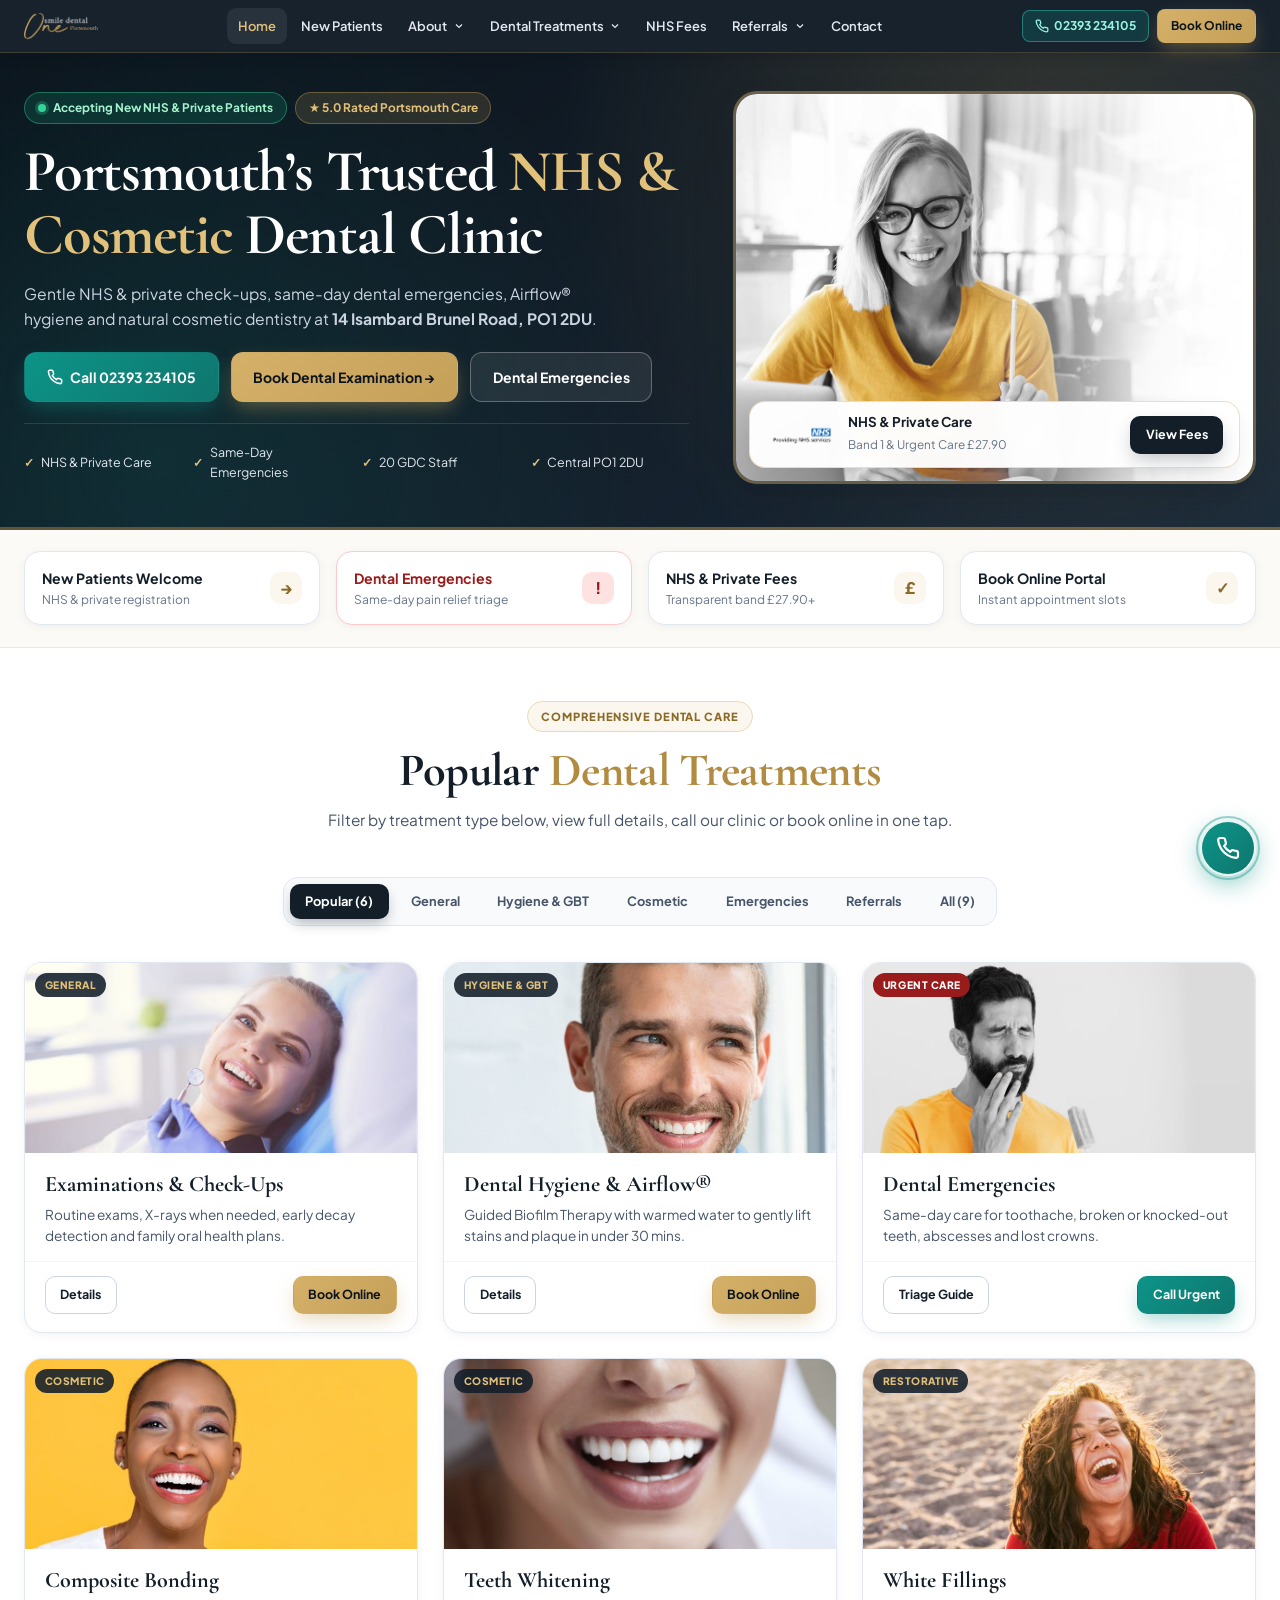
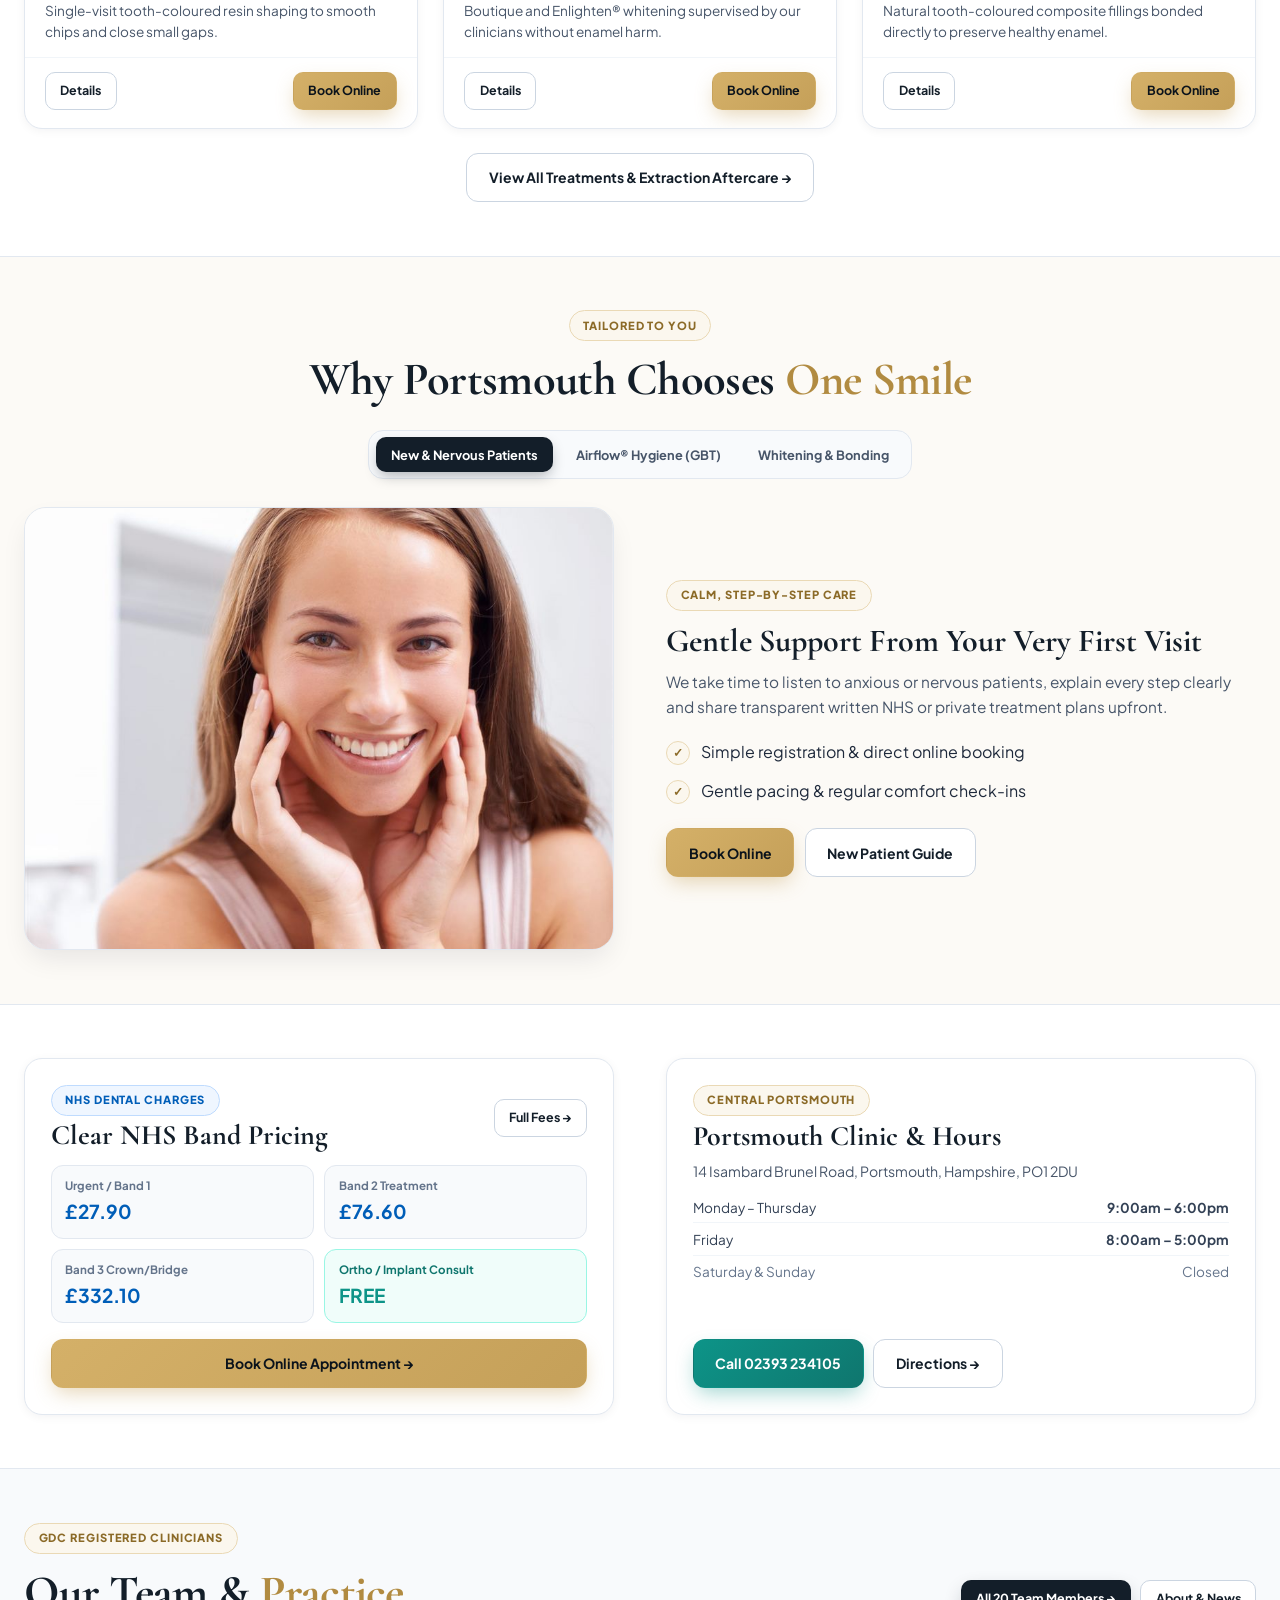
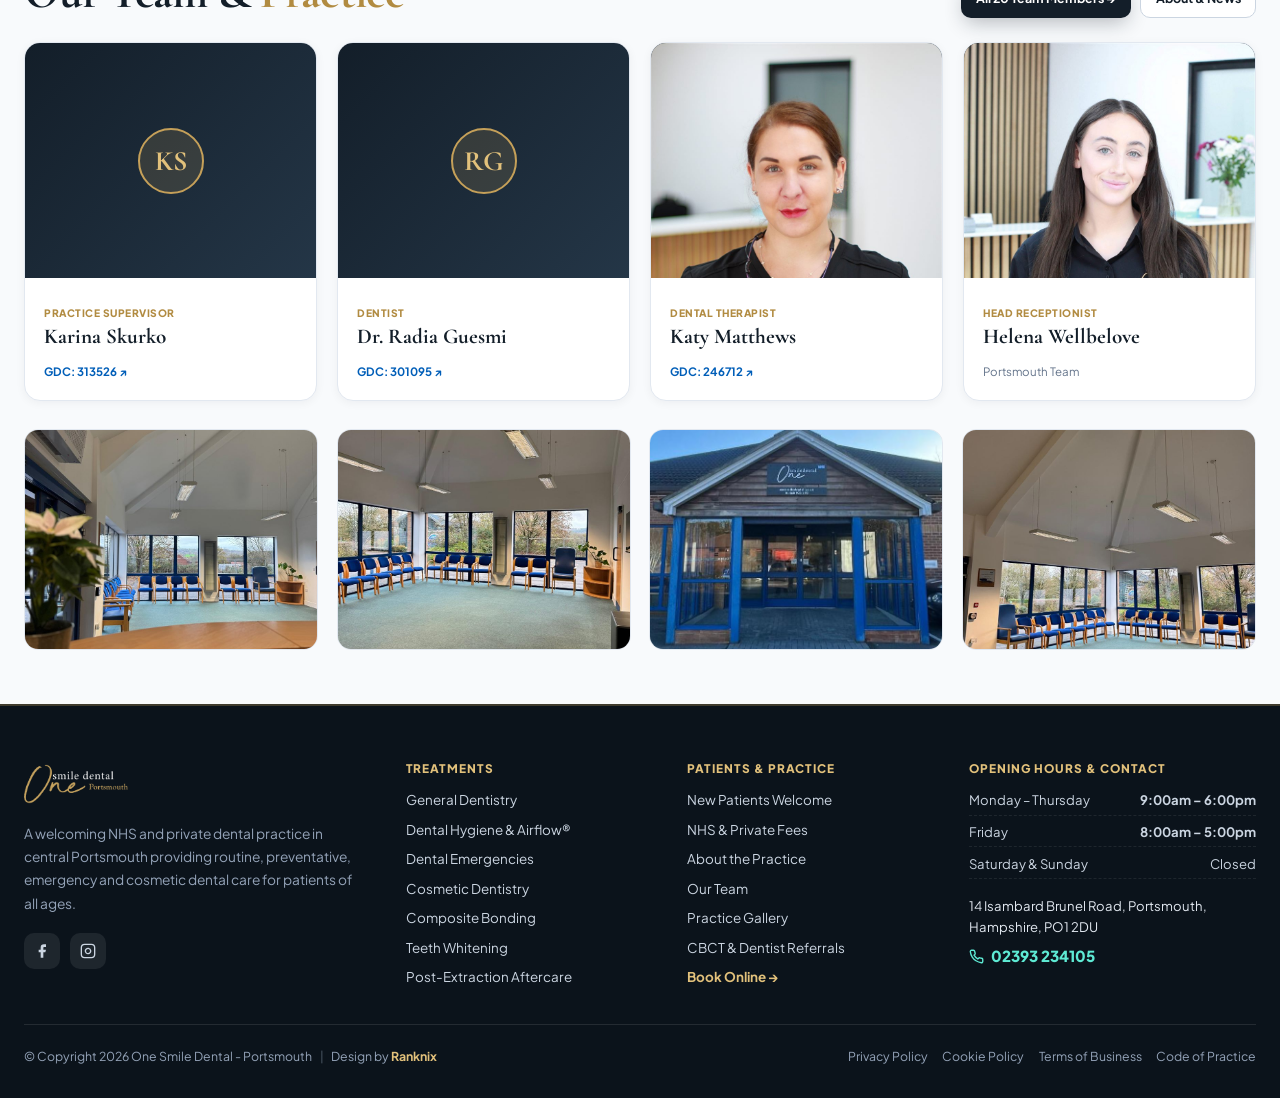
==== commit cbc64299: "Remove duplicate phone/call buttons across pages" ====
--- a/index.html
+++ b/index.html
@@ -211,7 +211,7 @@
         <div class="section-header">
           <span class="eyebrow">Comprehensive Dental Care</span>
           <h2 class="section-title">Popular <span class="accent">Dental Treatments</span></h2>
-          <p class="section-lead">Filter by treatment type below, view full details, or request a fast callback in one tap.</p>
+          <p class="section-lead">Filter by treatment type below, view full details, call our clinic or book online in one tap.</p>
         </div>
 
         <div class="cat-tabs-wrap" role="tablist" aria-label="Dental treatment categories">
@@ -238,7 +238,7 @@
             </div>
             <div class="service-card-footer">
               <a href="treatments.html#general" class="btn btn-outline btn-sm">Details</a>
-              <a href="tel:02393234105" class="btn btn-gold btn-sm">Call 02393 234105</a>
+              <a href="https://one-smile-dental.portal.dental/practices/portsmouth" target="_blank" rel="noopener noreferrer" class="btn btn-gold btn-sm">Book Online</a>
             </div>
           </article>
 
@@ -406,7 +406,7 @@
             <h3 style="font-size:2rem;margin-bottom:0.6rem;">Gentle Support From Your Very First Visit</h3>
             <p class="section-lead">We take time to listen to anxious or nervous patients, explain every step clearly and share transparent written NHS or private treatment plans upfront.</p>
             <div class="feature-list">
-              <div class="feature-row"><div class="feature-check">&#10003;</div><div>Easy 2-step registration &amp; instant callback</div></div>
+              <div class="feature-row"><div class="feature-check">&#10003;</div><div>Simple registration &amp; direct online booking</div></div>
               <div class="feature-row"><div class="feature-check">&#10003;</div><div>Gentle pacing &amp; regular comfort check-ins</div></div>
             </div>
             <div style="display:flex;flex-wrap:wrap;gap:0.65rem;">
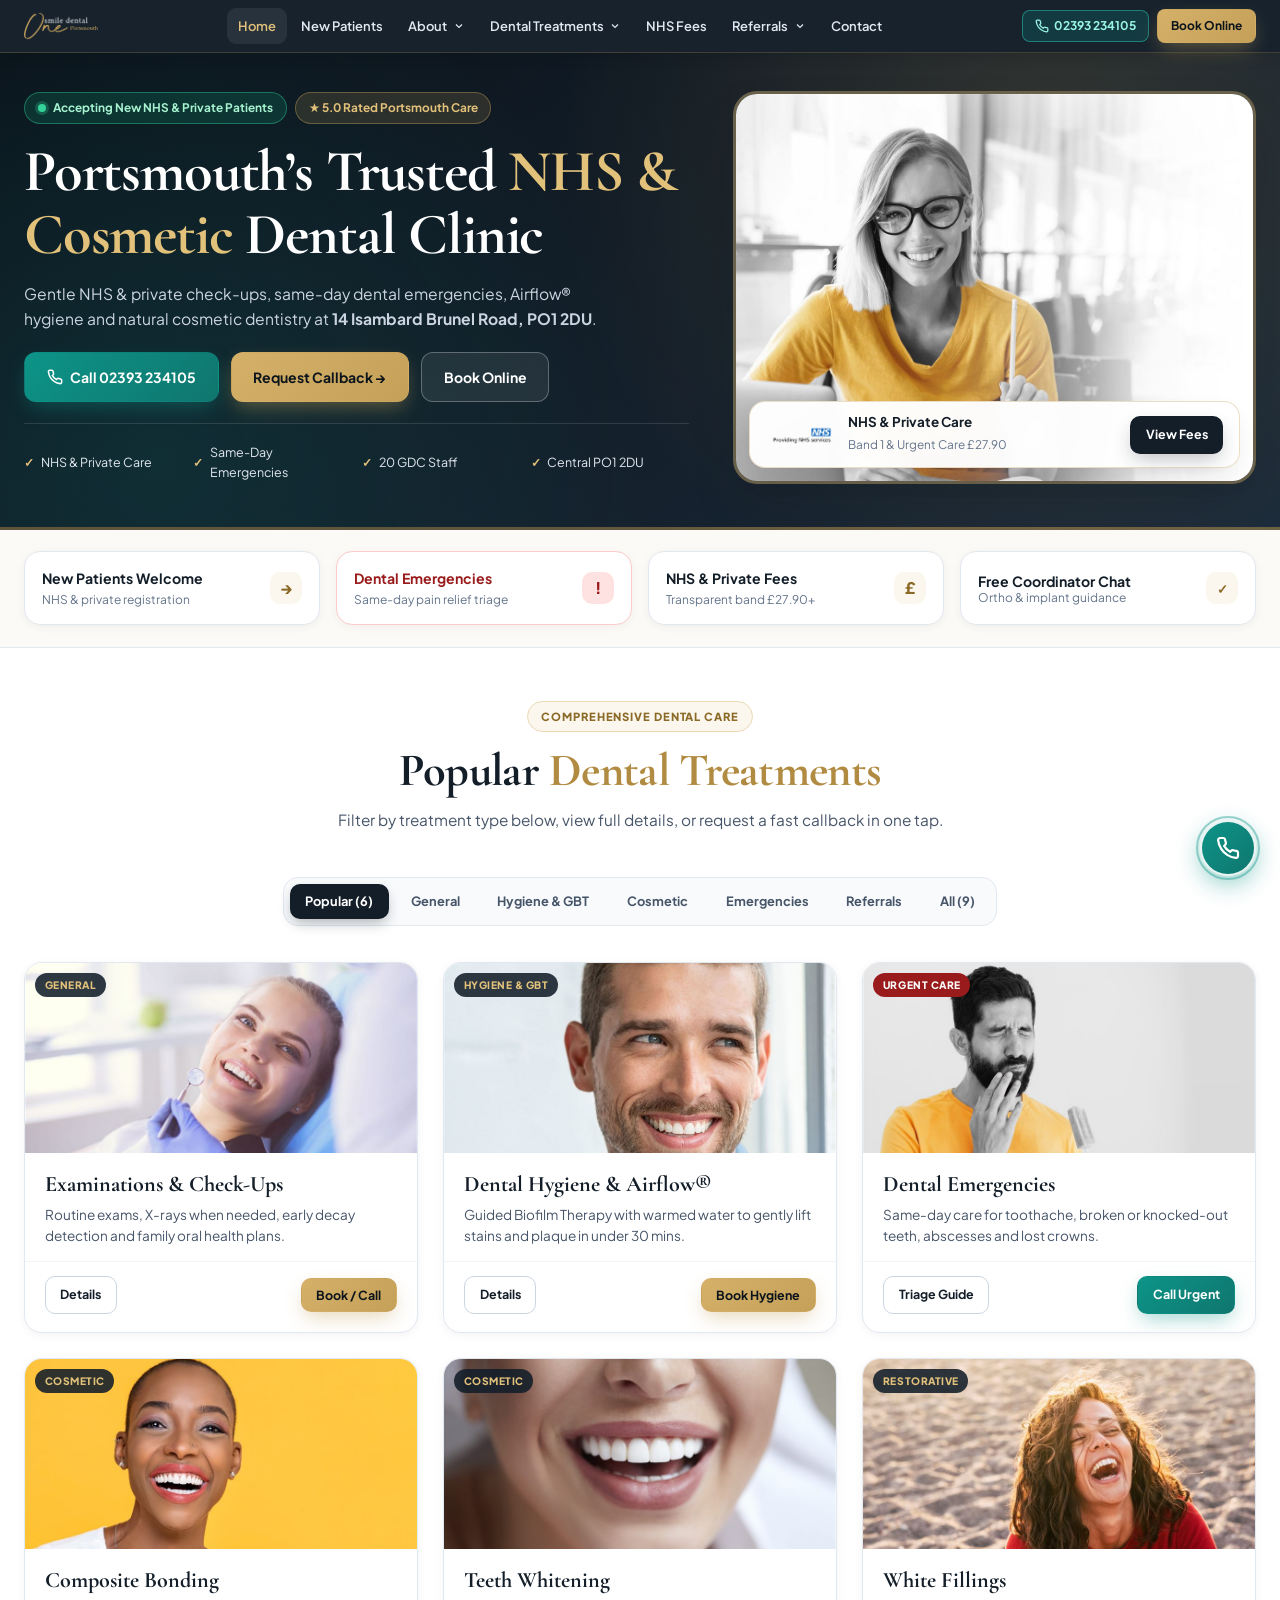
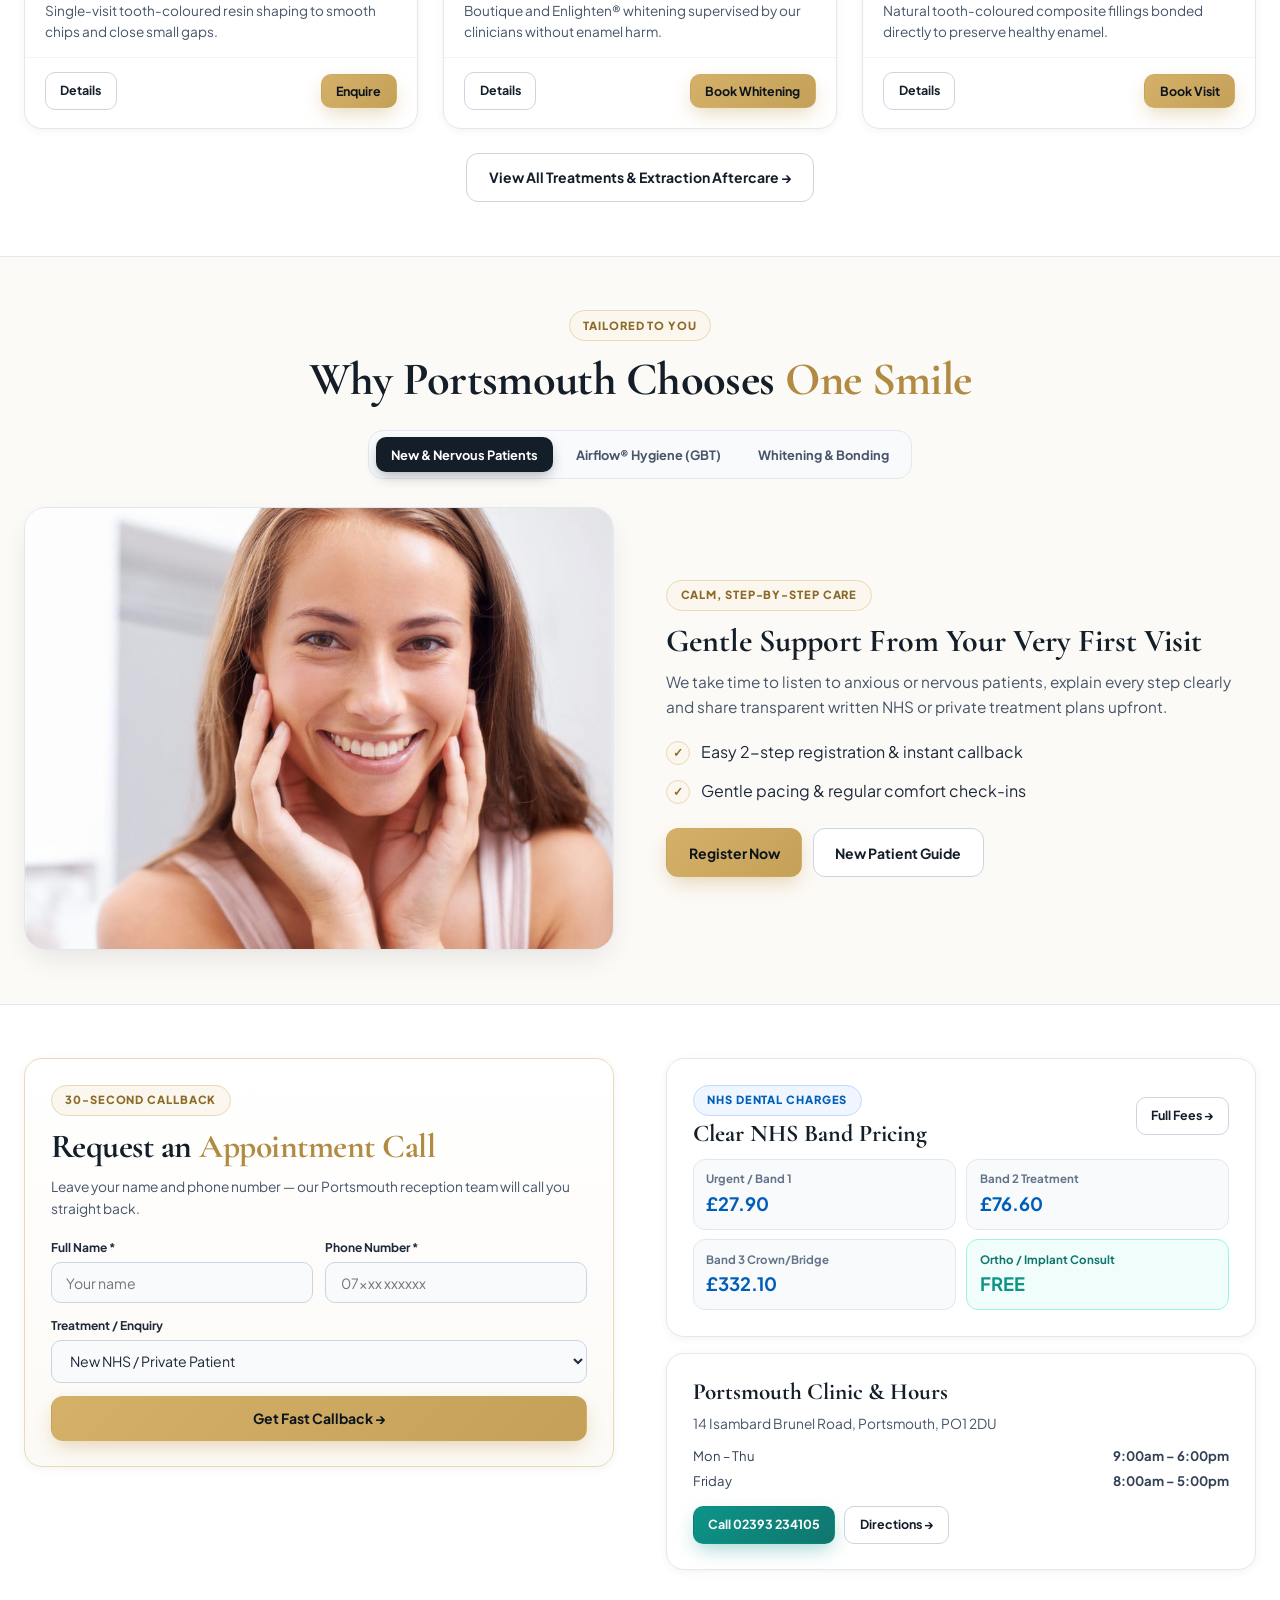
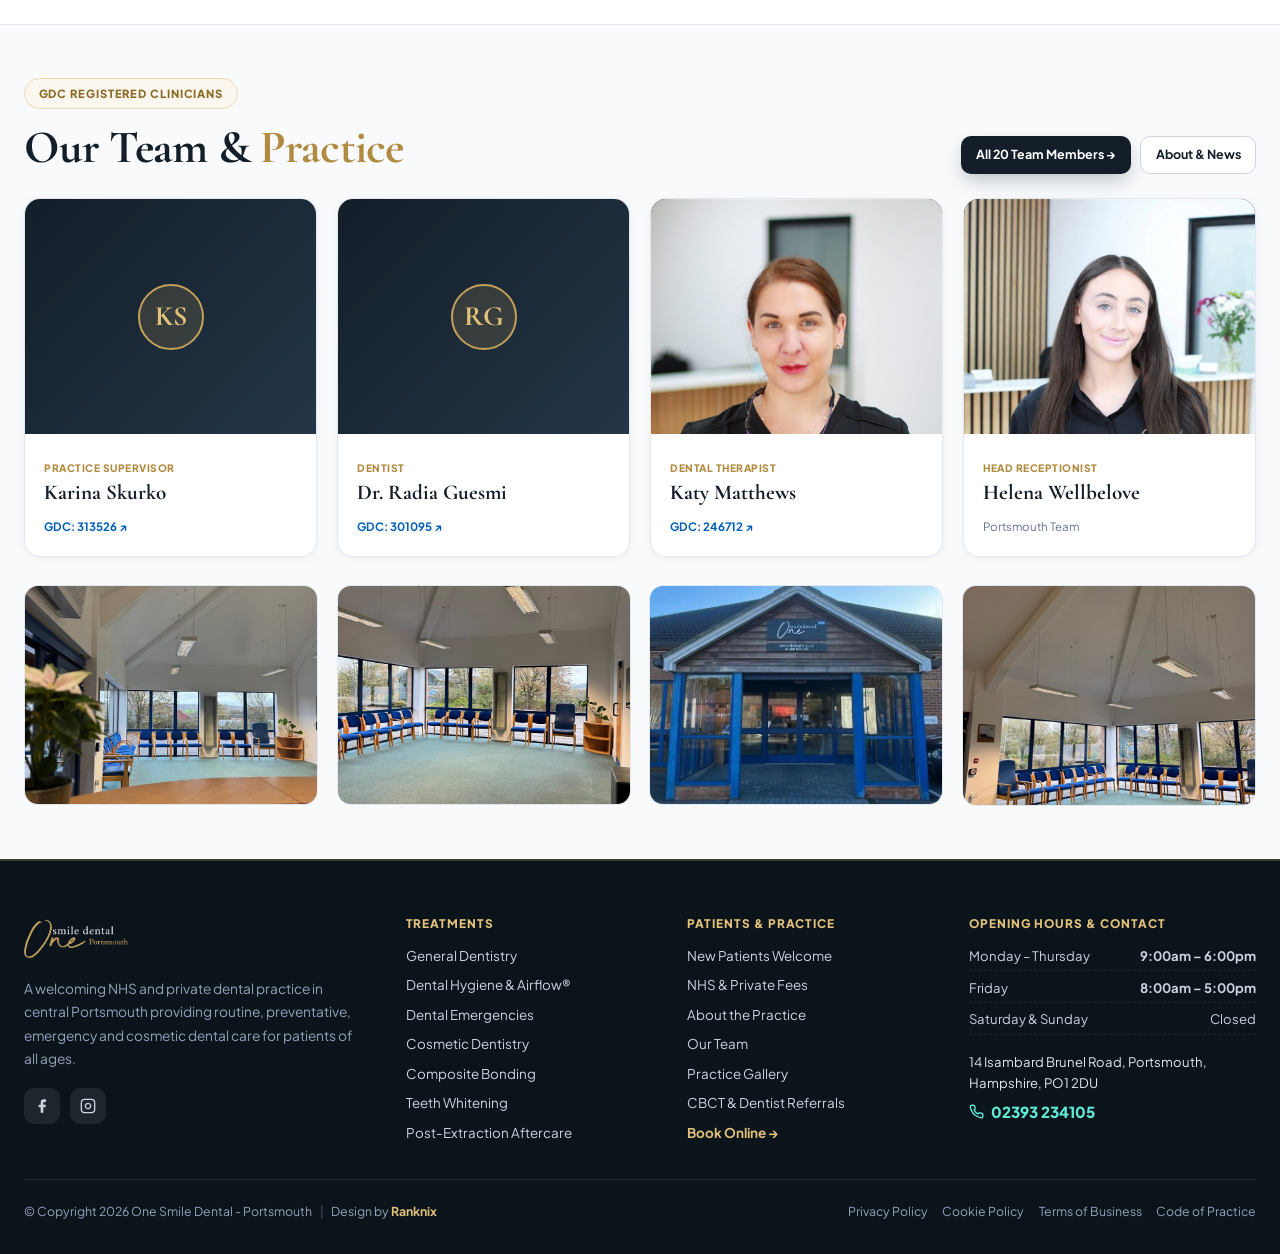
==== commit 7439a5c9: "Restore enquiry/callback forms and lead modals while keeping slim header" ====
--- a/index.html
+++ b/index.html
@@ -9,7 +9,7 @@
   <link rel="preconnect" href="https://fonts.googleapis.com">
   <link rel="preconnect" href="https://fonts.gstatic.com" crossorigin>
   <link href="https://fonts.googleapis.com/css2?family=Cormorant+Garamond:wght@600;700&family=Plus+Jakarta+Sans:wght@400;500;600;700;800&display=swap" rel="stylesheet">
-  <link rel="stylesheet" href="assets/css/styles.css?v=3">
+  <link rel="stylesheet" href="assets/css/styles.css?v=4">
 </head>
 <body>
 
@@ -105,7 +105,7 @@
         <a href="contact.html" class="mobile-drawer-link">Contact &amp; Location <span>&rarr;</span></a>
         <div style="display:grid;grid-template-columns:1fr 1fr;gap:0.5rem;margin-top:0.5rem;">
           <a href="tel:02393234105" class="btn btn-teal btn-sm">Call 02393 234105</a>
-          <a href="https://one-smile-dental.portal.dental/practices/portsmouth" target="_blank" rel="noopener noreferrer" class="btn btn-gold btn-sm">Book Online</a>
+          <button type="button" class="btn btn-gold btn-sm" data-open-lead-modal>Request Callback</button>
         </div>
       </div>
     </div>
@@ -136,11 +136,11 @@
               <svg width="16" height="16" viewBox="0 0 24 24" fill="none" stroke="currentColor" stroke-width="2.3"><path d="M22 16.92v3a2 2 0 0 1-2.18 2 19.79 19.79 0 0 1-8.63-3.07 19.5 19.5 0 0 1-6-6 19.79 19.79 0 0 1-3.07-8.67A2 2 0 0 1 4.11 2h3a2 2 0 0 1 2 1.72c.127.96.361 1.903.7 2.81a2 2 0 0 1-.45 2.11L8.09 9.91a16 16 0 0 0 6 6l1.27-1.27a2 2 0 0 1 2.11-.45c.907.339 1.85.573 2.81.7A2 2 0 0 1 22 16.92z"/></svg>
               Call 02393 234105
             </a>
-            <a href="https://one-smile-dental.portal.dental/practices/portsmouth" target="_blank" rel="noopener noreferrer" class="btn btn-gold">
-              Book Dental Examination &rarr;
-            </a>
-            <a href="dental-emergencies.html" class="btn btn-outline-light">
-              Dental Emergencies
+            <button type="button" class="btn btn-gold" data-open-lead-modal data-lead-topic="New NHS / Private Patient">
+              Request Callback &rarr;
+            </button>
+            <a href="https://one-smile-dental.portal.dental/practices/portsmouth" target="_blank" rel="noopener noreferrer" class="btn btn-outline-light">
+              Book Online
             </a>
           </div>
 
@@ -195,13 +195,13 @@
           </div>
           <span class="tile-arrow">&pound;</span>
         </a>
-        <a href="https://one-smile-dental.portal.dental/practices/portsmouth" target="_blank" rel="noopener noreferrer" class="quick-convert-tile">
+        <button type="button" class="quick-convert-tile" data-open-lead-modal data-lead-topic="Orthodontic / Implant Consultation" style="text-align:left;width:100%;">
           <div>
-            <strong>Book Online Portal</strong>
-            <span>Instant appointment slots</span>
+            <strong>Free Coordinator Chat</strong>
+            <span>Ortho &amp; implant guidance</span>
           </div>
           <span class="tile-arrow">&#10003;</span>
-        </a>
+        </button>
       </div>
     </section>
 
@@ -211,7 +211,7 @@
         <div class="section-header">
           <span class="eyebrow">Comprehensive Dental Care</span>
           <h2 class="section-title">Popular <span class="accent">Dental Treatments</span></h2>
-          <p class="section-lead">Filter by treatment type below, view full details, call our clinic or book online in one tap.</p>
+          <p class="section-lead">Filter by treatment type below, view full details, or request a fast callback in one tap.</p>
         </div>
 
         <div class="cat-tabs-wrap" role="tablist" aria-label="Dental treatment categories">
@@ -238,7 +238,7 @@
             </div>
             <div class="service-card-footer">
               <a href="treatments.html#general" class="btn btn-outline btn-sm">Details</a>
-              <a href="https://one-smile-dental.portal.dental/practices/portsmouth" target="_blank" rel="noopener noreferrer" class="btn btn-gold btn-sm">Book Online</a>
+              <button type="button" class="btn btn-gold btn-sm" data-open-lead-modal data-lead-topic="Routine Check-Up &amp; Hygiene">Book / Call</button>
             </div>
           </article>
 
@@ -255,7 +255,7 @@
             </div>
             <div class="service-card-footer">
               <a href="treatments.html#hygiene" class="btn btn-outline btn-sm">Details</a>
-              <a href="https://one-smile-dental.portal.dental/practices/portsmouth" target="_blank" rel="noopener noreferrer" class="btn btn-gold btn-sm">Book Online</a>
+              <button type="button" class="btn btn-gold btn-sm" data-open-lead-modal data-lead-topic="Routine Check-Up &amp; Hygiene">Book Hygiene</button>
             </div>
           </article>
 
@@ -289,7 +289,7 @@
             </div>
             <div class="service-card-footer">
               <a href="treatments.html#bonding" class="btn btn-outline btn-sm">Details</a>
-              <a href="https://one-smile-dental.portal.dental/practices/portsmouth" target="_blank" rel="noopener noreferrer" class="btn btn-gold btn-sm">Book Online</a>
+              <button type="button" class="btn btn-gold btn-sm" data-open-lead-modal data-lead-topic="Cosmetic Dentistry">Enquire</button>
             </div>
           </article>
 
@@ -306,7 +306,7 @@
             </div>
             <div class="service-card-footer">
               <a href="treatments.html#whitening" class="btn btn-outline btn-sm">Details</a>
-              <a href="https://one-smile-dental.portal.dental/practices/portsmouth" target="_blank" rel="noopener noreferrer" class="btn btn-gold btn-sm">Book Online</a>
+              <button type="button" class="btn btn-gold btn-sm" data-open-lead-modal data-lead-topic="Cosmetic Dentistry">Book Whitening</button>
             </div>
           </article>
 
@@ -323,7 +323,7 @@
             </div>
             <div class="service-card-footer">
               <a href="treatments.html#fillings" class="btn btn-outline btn-sm">Details</a>
-              <a href="https://one-smile-dental.portal.dental/practices/portsmouth" target="_blank" rel="noopener noreferrer" class="btn btn-gold btn-sm">Book Online</a>
+              <button type="button" class="btn btn-gold btn-sm" data-open-lead-modal data-lead-topic="General Dentistry">Book Visit</button>
             </div>
           </article>
 
@@ -340,7 +340,7 @@
             </div>
             <div class="service-card-footer">
               <a href="treatments.html#crowns" class="btn btn-outline btn-sm">Details</a>
-              <a href="https://one-smile-dental.portal.dental/practices/portsmouth" target="_blank" rel="noopener noreferrer" class="btn btn-gold btn-sm">Book Online</a>
+              <button type="button" class="btn btn-gold btn-sm" data-open-lead-modal data-lead-topic="General Dentistry">Enquire</button>
             </div>
           </article>
 
@@ -406,11 +406,11 @@
             <h3 style="font-size:2rem;margin-bottom:0.6rem;">Gentle Support From Your Very First Visit</h3>
             <p class="section-lead">We take time to listen to anxious or nervous patients, explain every step clearly and share transparent written NHS or private treatment plans upfront.</p>
             <div class="feature-list">
-              <div class="feature-row"><div class="feature-check">&#10003;</div><div>Simple registration &amp; direct online booking</div></div>
+              <div class="feature-row"><div class="feature-check">&#10003;</div><div>Easy 2-step registration &amp; instant callback</div></div>
               <div class="feature-row"><div class="feature-check">&#10003;</div><div>Gentle pacing &amp; regular comfort check-ins</div></div>
             </div>
             <div style="display:flex;flex-wrap:wrap;gap:0.65rem;">
-              <a href="https://one-smile-dental.portal.dental/practices/portsmouth" target="_blank" rel="noopener noreferrer" class="btn btn-gold">Book Online</a>
+              <button type="button" class="btn btn-gold" data-open-lead-modal data-lead-topic="New NHS / Private Patient">Register Now</button>
               <a href="new-patients.html" class="btn btn-outline">New Patient Guide</a>
             </div>
           </div>
@@ -427,7 +427,7 @@
               <div class="feature-row"><div class="feature-check">&#10003;</div><div>Protects gum health &amp; freshens breath</div></div>
             </div>
             <div style="display:flex;flex-wrap:wrap;gap:0.65rem;">
-              <a href="https://one-smile-dental.portal.dental/practices/portsmouth" target="_blank" rel="noopener noreferrer" class="btn btn-gold">Book Online</a>
+              <button type="button" class="btn btn-gold" data-open-lead-modal data-lead-topic="Routine Check-Up &amp; Hygiene">Book Hygiene</button>
               <a href="treatments.html#hygiene" class="btn btn-outline">Read Airflow&reg; FAQs</a>
             </div>
           </div>
@@ -444,7 +444,7 @@
               <div class="feature-row"><div class="feature-check">&#10003;</div><div>Composite Bonding &pound;350</div></div>
             </div>
             <div style="display:flex;flex-wrap:wrap;gap:0.65rem;">
-              <a href="https://one-smile-dental.portal.dental/practices/portsmouth" target="_blank" rel="noopener noreferrer" class="btn btn-gold">Book Online</a>
+              <button type="button" class="btn btn-gold" data-open-lead-modal data-lead-topic="Cosmetic Dentistry">Request Free Consult</button>
               <a href="nhs-fees.html" class="btn btn-outline">See All Fees</a>
             </div>
           </div>
@@ -452,43 +452,70 @@
       </div>
     </section>
 
-    <!-- 5. NHS FEES SNAPSHOT + PORTSMOUTH CLINIC HOURS & LOCATION -->
+    <!-- 5. DEDICATED CALLBACK LEAD FORM + NHS FEES & CLINIC LOCATION -->
     <section id="quick-callback" class="section">
       <div class="container">
-        <div class="split-grid" style="align-items:stretch;">
-          <!-- Left: Clear NHS & Private Pricing Snapshot -->
-          <div class="card-box">
-            <div style="display:flex;align-items:center;justify-content:space-between;gap:0.75rem;margin-bottom:0.85rem;">
+        <div class="split-grid" style="align-items:start;">
+          <!-- Left: Dedicated Clean Callback Lead Card -->
+          <div class="card-box" style="border-color:#ead9b5;background:linear-gradient(180deg,#ffffff 0%,#fcfaf6 100%);">
+            <span class="eyebrow">30-Second Callback</span>
+            <h2 class="section-title" style="font-size:2.1rem;">Request an <span class="accent">Appointment Call</span></h2>
+            <p style="font-size:0.86rem;color:#475569;margin-bottom:1.1rem;">Leave your name and phone number &mdash; our Portsmouth reception team will call you straight back.</p>
+
+            <form id="home-callback-form" class="form-grid">
+              <div class="form-row-2">
+                <div><label class="form-label" for="hc-name">Full Name *</label><input id="hc-name" type="text" class="form-input" required placeholder="Your name"></div>
+                <div><label class="form-label" for="hc-phone">Phone Number *</label><input id="hc-phone" type="tel" class="form-input" required placeholder="07xxx xxxxxx"></div>
+              </div>
               <div>
-                <span class="eyebrow nhs" style="margin-bottom:0.25rem;">NHS Dental Charges</span>
-                <h2 style="font-size:1.75rem;">Clear NHS Band Pricing</h2>
-              </div>
-              <a href="nhs-fees.html" class="btn btn-outline btn-sm">Full Fees &rarr;</a>
-            </div>
-            <div style="display:grid;grid-template-columns:repeat(2,1fr);gap:0.65rem;font-size:0.84rem;margin-bottom:1rem;">
-              <div style="padding:0.7rem 0.85rem;border-radius:12px;background:#f8fafc;border:1px solid #e2e8f0;"><span style="color:#64748b;display:block;font-size:0.72rem;font-weight:700;">Urgent / Band 1</span><strong style="color:#005eb8;font-size:1.2rem;">&pound;27.90</strong></div>
-              <div style="padding:0.7rem 0.85rem;border-radius:12px;background:#f8fafc;border:1px solid #e2e8f0;"><span style="color:#64748b;display:block;font-size:0.72rem;font-weight:700;">Band 2 Treatment</span><strong style="color:#005eb8;font-size:1.2rem;">&pound;76.60</strong></div>
-              <div style="padding:0.7rem 0.85rem;border-radius:12px;background:#f8fafc;border:1px solid #e2e8f0;"><span style="color:#64748b;display:block;font-size:0.72rem;font-weight:700;">Band 3 Crown/Bridge</span><strong style="color:#005eb8;font-size:1.2rem;">&pound;332.10</strong></div>
-              <div style="padding:0.7rem 0.85rem;border-radius:12px;background:#f0fdfa;border:1px solid #99f6e4;"><span style="color:#0f766e;display:block;font-size:0.72rem;font-weight:700;">Ortho / Implant Consult</span><strong style="color:#0d9488;font-size:1.2rem;">FREE</strong></div>
-            </div>
-            <a href="https://one-smile-dental.portal.dental/practices/portsmouth" target="_blank" rel="noopener noreferrer" class="btn btn-gold" style="width:100%;">Book Online Appointment &rarr;</a>
-          </div>
-
-          <!-- Right: Portsmouth Clinic Hours, Address & Direct Call -->
-          <div class="card-box" style="display:flex;flex-direction:column;justify-content:space-between;">
-            <div>
-              <span class="eyebrow" style="margin-bottom:0.35rem;">Central Portsmouth</span>
-              <h2 style="font-size:1.75rem;margin-bottom:0.45rem;">Portsmouth Clinic &amp; Hours</h2>
-              <p style="font-size:0.88rem;color:#475569;margin-bottom:0.85rem;">14 Isambard Brunel Road, Portsmouth, Hampshire, PO1 2DU</p>
-              <div style="display:grid;gap:0.35rem;font-size:0.85rem;color:#334155;margin-bottom:1.1rem;">
-                <div style="display:flex;justify-content:space-between;border-bottom:1px solid #f1f5f9;padding-bottom:0.25rem;"><span>Monday &ndash; Thursday</span><strong>9:00am &ndash; 6:00pm</strong></div>
-                <div style="display:flex;justify-content:space-between;border-bottom:1px solid #f1f5f9;padding-bottom:0.25rem;"><span>Friday</span><strong>8:00am &ndash; 5:00pm</strong></div>
-                <div style="display:flex;justify-content:space-between;color:#64748b;"><span>Saturday &amp; Sunday</span><span>Closed</span></div>
-              </div>
-            </div>
-            <div style="display:flex;flex-wrap:wrap;gap:0.6rem;">
-              <a href="tel:02393234105" class="btn btn-teal">Call 02393 234105</a>
-              <a href="https://www.google.com/maps/search/?api=1&query=14+Isambard+Brunel+Road+Portsmouth+PO1+2DU" target="_blank" rel="noopener noreferrer" class="btn btn-outline">Directions &rarr;</a>
+                <label class="form-label" for="hc-topic">Treatment / Enquiry</label>
+                <select id="hc-topic" class="form-input">
+                  <option>New NHS / Private Patient</option>
+                  <option>Same-Day Dental Emergency</option>
+                  <option>Routine Check-Up &amp; Airflow&reg; Hygiene</option>
+                  <option>Teeth Whitening / Composite Bonding</option>
+                  <option>Free Orthodontic / Implant Consultation</option>
+                </select>
+              </div>
+              <button type="submit" class="btn btn-gold" style="width:100%;">Get Fast Callback &rarr;</button>
+            </form>
+
+            <div id="home-callback-success" style="display:none;padding:1.15rem;border-radius:12px;background:#ecfdf5;border:1px solid #a7f3d0;color:#065f46;">
+              <strong style="display:block;font-size:0.98rem;margin-bottom:0.25rem;">Callback Request Received!</strong>
+              <p style="font-size:0.84rem;margin-bottom:0.8rem;">Our team will call you shortly. Need urgent help right now?</p>
+              <a href="tel:02393234105" class="btn btn-teal btn-sm">Call 02393 234105</a>
+            </div>
+          </div>
+
+          <!-- Right: NHS Bands Snapshot + Clinic Hours & Address -->
+          <div style="display:grid;gap:1rem;">
+            <div class="card-box">
+              <div style="display:flex;align-items:center;justify-content:space-between;gap:0.75rem;margin-bottom:0.75rem;">
+                <div>
+                  <span class="eyebrow nhs" style="margin-bottom:0.25rem;">NHS Dental Charges</span>
+                  <h3 style="font-size:1.5rem;">Clear NHS Band Pricing</h3>
+                </div>
+                <a href="nhs-fees.html" class="btn btn-outline btn-sm">Full Fees &rarr;</a>
+              </div>
+              <div style="display:grid;grid-template-columns:repeat(2,1fr);gap:0.6rem;font-size:0.84rem;">
+                <div style="padding:0.65rem 0.8rem;border-radius:12px;background:#f8fafc;border:1px solid #e2e8f0;"><span style="color:#64748b;display:block;font-size:0.72rem;font-weight:700;">Urgent / Band 1</span><strong style="color:#005eb8;font-size:1.15rem;">&pound;27.90</strong></div>
+                <div style="padding:0.65rem 0.8rem;border-radius:12px;background:#f8fafc;border:1px solid #e2e8f0;"><span style="color:#64748b;display:block;font-size:0.72rem;font-weight:700;">Band 2 Treatment</span><strong style="color:#005eb8;font-size:1.15rem;">&pound;76.60</strong></div>
+                <div style="padding:0.65rem 0.8rem;border-radius:12px;background:#f8fafc;border:1px solid #e2e8f0;"><span style="color:#64748b;display:block;font-size:0.72rem;font-weight:700;">Band 3 Crown/Bridge</span><strong style="color:#005eb8;font-size:1.15rem;">&pound;332.10</strong></div>
+                <div style="padding:0.65rem 0.8rem;border-radius:12px;background:#f0fdfa;border:1px solid #99f6e4;"><span style="color:#0f766e;display:block;font-size:0.72rem;font-weight:700;">Ortho / Implant Consult</span><strong style="color:#0d9488;font-size:1.15rem;">FREE</strong></div>
+              </div>
+            </div>
+
+            <div class="card-box">
+              <h3 style="font-size:1.45rem;margin-bottom:0.45rem;">Portsmouth Clinic &amp; Hours</h3>
+              <p style="font-size:0.86rem;color:#475569;margin-bottom:0.65rem;">14 Isambard Brunel Road, Portsmouth, PO1 2DU</p>
+              <div style="display:grid;gap:0.25rem;font-size:0.82rem;color:#334155;margin-bottom:0.9rem;">
+                <div style="display:flex;justify-content:space-between;"><span>Mon &ndash; Thu</span><strong>9:00am &ndash; 6:00pm</strong></div>
+                <div style="display:flex;justify-content:space-between;"><span>Friday</span><strong>8:00am &ndash; 5:00pm</strong></div>
+              </div>
+              <div style="display:flex;flex-wrap:wrap;gap:0.55rem;">
+                <a href="tel:02393234105" class="btn btn-teal btn-sm">Call 02393 234105</a>
+                <a href="https://www.google.com/maps/search/?api=1&query=14+Isambard+Brunel+Road+Portsmouth+PO1+2DU" target="_blank" rel="noopener noreferrer" class="btn btn-outline btn-sm">Directions &rarr;</a>
+              </div>
             </div>
           </div>
         </div>
@@ -687,7 +714,7 @@
       <!-- Instant Mobile Conversion Actions -->
       <div style="display:grid;grid-template-columns:1fr 1fr;gap:0.55rem;margin-top:0.85rem;">
         <a href="tel:02393234105" class="btn btn-teal btn-sm">Call 02393 234105</a>
-        <a href="https://one-smile-dental.portal.dental/practices/portsmouth" target="_blank" rel="noopener noreferrer" class="btn btn-gold btn-sm">Book Online</a>
+        <button type="button" class="btn btn-gold btn-sm" data-open-lead-modal>Request Callback</button>
       </div>
 
       <div class="sheet-grid">
@@ -709,6 +736,49 @@
     </div>
   </div>
 
+  <!-- INSTANT CALLBACK / LEAD MODAL -->
+  <div id="lead-modal" class="modal-overlay" role="dialog" aria-modal="true" aria-labelledby="lead-modal-title">
+    <div class="modal-card">
+      <button id="close-lead-modal" class="modal-close" aria-label="Close modal">&times;</button>
+      <span class="eyebrow">30-Second Callback Request</span>
+      <h2 id="lead-modal-title" style="font-size:1.85rem;margin-bottom:0.35rem;">Book Your Visit or Request a Call</h2>
+      <p style="font-size:0.86rem;color:#475569;margin-bottom:1.1rem;">Enter your details and our Portsmouth reception team will contact you promptly to arrange your appointment.</p>
+
+      <form id="modal-lead-form" class="form-grid">
+        <div>
+          <label class="form-label" for="modal-lead-name">Full Name *</label>
+          <input id="modal-lead-name" type="text" class="form-input" required placeholder="Your full name">
+        </div>
+        <div>
+          <label class="form-label" for="modal-lead-phone">UK Phone Number *</label>
+          <input id="modal-lead-phone" type="tel" class="form-input" required placeholder="07xxx xxxxxx">
+        </div>
+        <div>
+          <label class="form-label" for="modal-lead-topic">How Can We Help? *</label>
+          <select id="modal-lead-topic" class="form-input">
+            <option value="New NHS / Private Patient">New NHS / Private Patient Registration</option>
+            <option value="Dental Emergency">Same-Day Dental Emergency</option>
+            <option value="Routine Check-Up &amp; Hygiene">Routine Check-Up &amp; Airflow&reg; Hygiene</option>
+            <option value="Cosmetic Dentistry">Cosmetic Dentistry (Whitening / Bonding)</option>
+            <option value="General Dentistry">White Fillings / Crowns / Root Canal</option>
+            <option value="Orthodontic / Implant Consultation">Free Treatment Coordinator Consultation</option>
+          </select>
+        </div>
+        <button type="submit" class="btn btn-gold" style="width:100%;">Request Immediate Callback &rarr;</button>
+        <a href="tel:02393234105" class="btn btn-teal" style="width:100%;">Or Call Now: 02393 234105</a>
+      </form>
+
+      <div id="modal-lead-success" style="display:none;padding:1.25rem;border-radius:14px;background:#ecfdf5;border:1px solid #a7f3d0;color:#065f46;">
+        <strong style="display:block;font-size:1.05rem;margin-bottom:0.35rem;">Thank You &mdash; Request Received</strong>
+        <p style="font-size:0.86rem;margin-bottom:0.9rem;">Our Portsmouth team will call you shortly. Need an instant slot or urgent pain relief? Call us directly or open the patient portal.</p>
+        <div style="display:flex;flex-wrap:wrap;gap:0.55rem;">
+          <a href="tel:02393234105" class="btn btn-teal btn-sm">Call 02393 234105</a>
+          <a href="https://one-smile-dental.portal.dental/practices/portsmouth" target="_blank" rel="noopener noreferrer" class="btn btn-gold btn-sm">Book Online Portal</a>
+        </div>
+      </div>
+    </div>
+  </div>
+
   <!-- GALLERY LIGHTBOX MODAL -->
   <div id="gallery-lightbox" class="modal-overlay" role="dialog" aria-modal="true" aria-label="Image preview">
     <div class="modal-card" style="padding:1rem;max-width:860px;">
@@ -732,6 +802,6 @@
     </div>
   </div>
 
-  <script src="assets/js/main.js?v=3" defer></script>
+  <script src="assets/js/main.js?v=4" defer></script>
 </body>
 </html>
